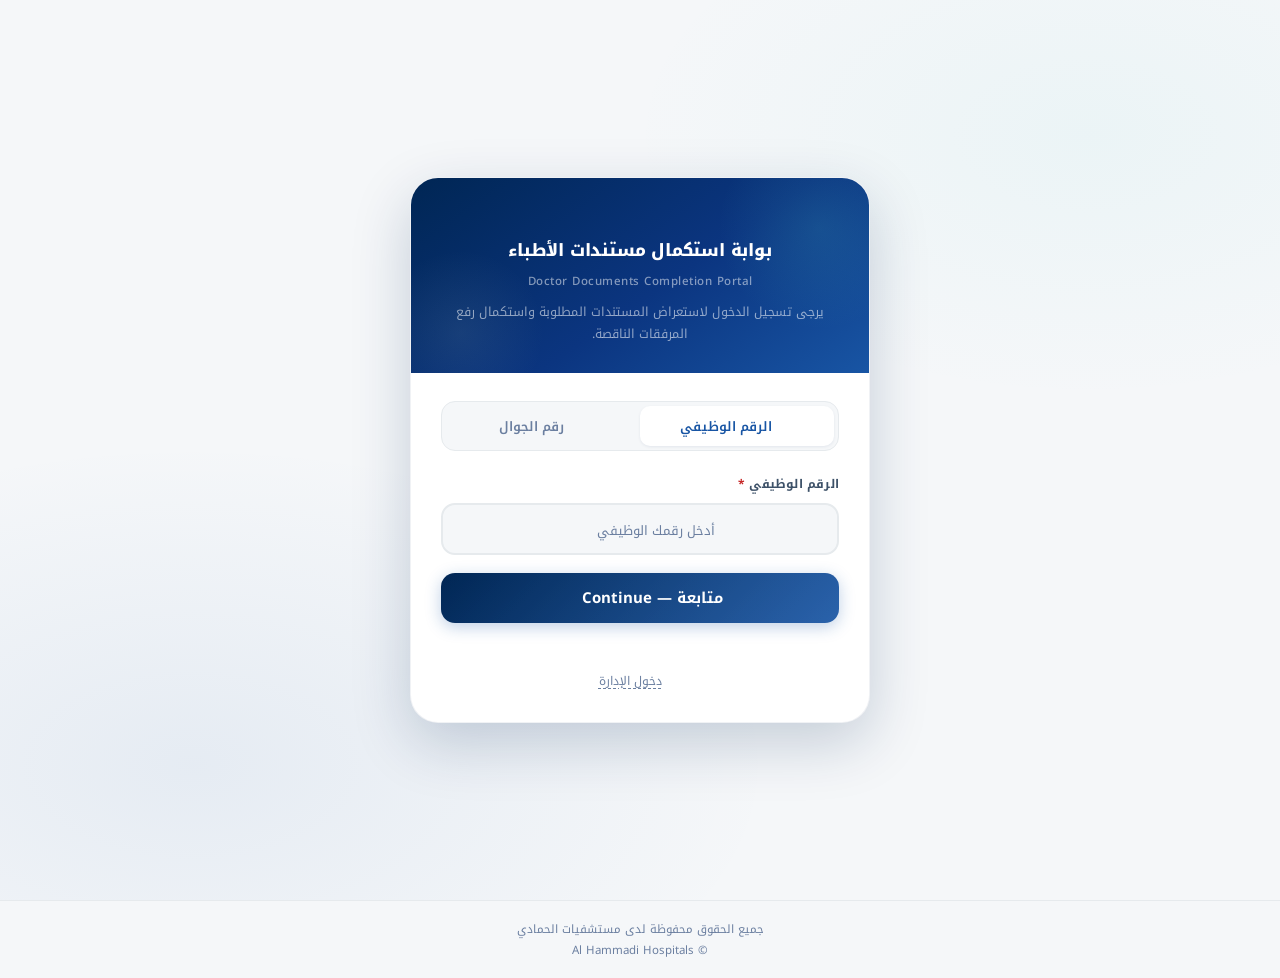
==== index.html @ c8d4cf69 "Add files via upload" ====
<!DOCTYPE html>
<html lang="ar" dir="rtl">
<head>
<meta charset="UTF-8">
<meta name="viewport" content="width=device-width,initial-scale=1.0">
<title>بوابة استكمال مستندات الأطباء — مستشفيات الحمادي</title>
<link href="https://fonts.googleapis.com/css2?family=Noto+Kufi+Arabic:wght@300;400;500;600;700;800;900&display=swap" rel="stylesheet">
<style>
:root{
  --navy:#002654;--blue:#1855A4;--blue2:#3B7DC4;--blue3:#7499C8;
  --teal:#4CC6C6;--teal-l:#BFEDEF;--a3bd:#A3BDBD;
  --gl:#E6EAED;--gxl:#F5F7F9;--white:#FFFFFF;
  --red:#C62828;--red-l:#FFEBEE;--red-m:#EF5350;
  --green:#1B5E20;--grn-l:#E8F5E9;--grn-m:#2E7D32;
  --amb:#E65100;--amb-l:#FFF3E0;--amb-m:#F57C00;
  --text:#0D1B2E;--text2:#3D5168;--mut:#6B7FA0;
  --sh-s:0 1px 3px rgba(0,38,84,.08);
  --sh-m:0 4px 16px rgba(0,38,84,.11);
  --sh-l:0 8px 32px rgba(0,38,84,.15);
  --sh-xl:0 20px 60px rgba(0,38,84,.2);
  --r:8px;--rm:14px;--rl:20px;--rxl:28px;
}
*,*::before,*::after{margin:0;padding:0;box-sizing:border-box}
html{font-size:16px;-webkit-font-smoothing:antialiased;scroll-behavior:smooth}
body{font-family:'Noto Kufi Arabic',sans-serif;background:var(--gxl);color:var(--text);min-height:100vh;direction:rtl}

/* ── SCREENS ── */
.scr{display:none}
.scr.on{display:block;animation:fu .32s cubic-bezier(.16,1,.3,1)}
@keyframes fu{from{opacity:0;transform:translateY(14px)}to{opacity:1;transform:none}}

/* ── ICON HELPER ── */
.ic{display:inline-flex;align-items:center;justify-content:center;flex-shrink:0}
.ic svg{width:100%;height:100%;display:block}

/* ═══════════════════════════════════
   LOGIN
═══════════════════════════════════ */
.lg-bg{
  min-height:100vh;display:flex;flex-direction:column;
  align-items:center;justify-content:center;gap:20px;padding:28px 16px;
  background:
    radial-gradient(ellipse 70% 55% at 15% 85%,rgba(24,85,164,.07) 0%,transparent 65%),
    radial-gradient(ellipse 55% 45% at 85% 15%,rgba(76,198,198,.06) 0%,transparent 65%),
    var(--gxl);
}
.lg-card{
  width:100%;max-width:460px;background:var(--white);
  border-radius:var(--rxl);box-shadow:var(--sh-xl);
  border:1px solid rgba(0,38,84,.06);overflow:hidden;
}
.lg-hero{
  background:linear-gradient(145deg,var(--navy) 0%,#0b3580 55%,var(--blue) 100%);
  padding:36px 32px 28px;text-align:center;position:relative;overflow:hidden;
}
.lg-hero::before{
  content:'';position:absolute;top:-60px;right:-60px;
  width:220px;height:220px;border-radius:50%;
  background:radial-gradient(circle,rgba(76,198,198,.14),transparent 65%);
  pointer-events:none;
}
.lg-hero::after{
  content:'';position:absolute;bottom:-50px;left:-40px;
  width:180px;height:180px;border-radius:50%;
  background:radial-gradient(circle,rgba(163,189,189,.1),transparent 65%);
  pointer-events:none;
}
.lg-logo-wrap{display:flex;justify-content:center;margin-bottom:20px;position:relative;z-index:1}
.lg-logo-wrap svg{max-height:54px;max-width:260px;width:auto}
.lg-title{font-size:17px;font-weight:800;color:#fff;margin-bottom:4px;position:relative;z-index:1;letter-spacing:-.2px}
.lg-sub{font-size:11.5px;font-weight:500;color:rgba(255,255,255,.5);letter-spacing:.5px;margin-bottom:10px;position:relative;z-index:1}
.lg-desc{font-size:12.5px;color:rgba(255,255,255,.55);line-height:1.75;position:relative;z-index:1}

.lg-body{padding:28px 30px}

/* Tabs */
.tabs{
  display:flex;gap:0;margin-bottom:22px;
  background:var(--gxl);border-radius:var(--rm);padding:4px;
  border:1px solid var(--gl);
}
.tab{
  flex:1;height:40px;border:none;background:transparent;
  font-family:'Noto Kufi Arabic',sans-serif;font-size:13px;font-weight:600;
  color:var(--mut);cursor:pointer;border-radius:10px;
  display:flex;align-items:center;justify-content:center;gap:7px;
  transition:background .18s,color .18s,box-shadow .18s;
}
.tab.on{background:var(--white);color:var(--blue);box-shadow:var(--sh-s)}
.tab .tab-ic{width:16px;height:16px;color:currentColor}

/* Field */
.flbl{display:block;font-size:12px;font-weight:700;color:var(--text2);letter-spacing:.2px;margin-bottom:8px}
.fwrap{position:relative}
.finp{
  width:100%;height:52px;background:var(--gxl);
  border:2px solid var(--gl);border-radius:var(--rm);
  font-family:'Noto Kufi Arabic',sans-serif;font-size:17px;font-weight:600;
  color:var(--text);text-align:center;letter-spacing:3px;outline:none;
  padding:0 16px 0 48px;direction:ltr;
  transition:border-color .18s,box-shadow .18s,background .18s;
}
.finp::placeholder{font-size:13px;letter-spacing:0;font-weight:400;color:var(--mut)}
.finp:focus{border-color:var(--blue);background:var(--white);box-shadow:0 0 0 4px rgba(24,85,164,.1)}
.finp:focus.err{border-color:var(--red);box-shadow:0 0 0 4px rgba(198,40,40,.1)}
.fpfx{position:absolute;top:50%;left:14px;transform:translateY(-50%);width:20px;height:20px;color:var(--mut);pointer-events:none}

/* Error */
.ferr{
  background:var(--red-l);border:1px solid rgba(198,40,40,.2);
  border-radius:var(--r);padding:10px 13px;
  display:none;align-items:center;gap:9px;
  font-size:12.5px;font-weight:500;color:var(--red);margin-top:11px;
}
.ferr.on{display:flex;animation:shake .38s ease}
.ferr .ferr-ic{width:16px;height:16px;flex-shrink:0;color:var(--red)}
@keyframes shake{0%,100%{transform:none}25%{transform:translateX(5px)}75%{transform:translateX(-5px)}}

/* Primary Button */
.pbtn{
  margin-top:18px;width:100%;height:50px;
  background:linear-gradient(135deg,var(--navy),var(--blue));
  border:none;border-radius:var(--rm);
  font-family:'Noto Kufi Arabic',sans-serif;font-size:15px;font-weight:700;
  color:#fff;cursor:pointer;
  display:flex;align-items:center;justify-content:center;gap:9px;
  transition:transform .18s,box-shadow .18s,opacity .18s;
  box-shadow:0 4px 16px rgba(24,85,164,.28);
  position:relative;overflow:hidden;
}
.pbtn::before{
  content:'';position:absolute;inset:0;
  background:linear-gradient(135deg,transparent,rgba(255,255,255,.08));
  pointer-events:none;
}
.pbtn:hover{transform:translateY(-2px);box-shadow:0 8px 24px rgba(24,85,164,.38)}
.pbtn:active{transform:none;box-shadow:var(--sh-s)}
.pbtn:disabled{opacity:.6;cursor:not-allowed;transform:none;box-shadow:none}
.pbtn .pbtn-ic{width:16px;height:16px;color:#fff;transition:transform .18s}
.pbtn:hover .pbtn-ic{transform:translateX(-3px)}

/* Admin link */
.lg-foot{padding:14px 30px 24px;text-align:center}
.adm-lnk{
  display:inline-flex;align-items:center;gap:6px;
  background:none;border:none;cursor:pointer;
  font-family:'Noto Kufi Arabic',sans-serif;font-size:12px;
  color:var(--mut);padding:5px 10px;border-radius:6px;
  text-decoration:underline;text-decoration-style:dashed;text-underline-offset:3px;
  transition:color .18s,background .18s;
}
.adm-lnk:hover{color:var(--blue);background:rgba(24,85,164,.05)}
.adm-lnk .adm-ic{width:14px;height:14px}

/* ═══════════════════════════════════
   MODAL
═══════════════════════════════════ */
.mover{
  position:fixed;inset:0;background:rgba(0,20,50,.55);
  display:none;align-items:center;justify-content:center;
  z-index:500;padding:20px;backdrop-filter:blur(5px);
}
.mover.on{display:flex;animation:fi .2s ease}
@keyframes fi{from{opacity:0}to{opacity:1}}
.mcard{
  background:var(--white);border-radius:var(--rxl);
  box-shadow:var(--sh-xl);width:100%;max-width:420px;
  animation:pop .3s cubic-bezier(.34,1.56,.64,1);
}
.mcard.lg{max-width:780px;max-height:88vh;overflow-y:auto}
@keyframes pop{from{opacity:0;transform:scale(.9)}to{opacity:1;transform:none}}
.mhdr{
  padding:18px 22px;border-bottom:1px solid var(--gl);
  display:flex;align-items:center;justify-content:space-between;
}
.mhdr-title{font-size:15px;font-weight:800;color:var(--navy)}
.mclose{
  width:30px;height:30px;border:none;background:var(--gxl);
  border-radius:7px;cursor:pointer;display:flex;align-items:center;
  justify-content:center;transition:.15s;
}
.mclose:hover{background:var(--red-l)}
.mclose svg{width:14px;height:14px;color:var(--mut)}
.mclose:hover svg{color:var(--red)}
.mbody{padding:22px}

/* Lock icon for admin modal */
.adm-lock{
  width:56px;height:56px;border-radius:50%;
  background:linear-gradient(135deg,var(--navy),var(--blue));
  display:flex;align-items:center;justify-content:center;
  margin:0 auto 16px;
}
.adm-lock svg{width:24px;height:24px;color:#fff}

/* ═══════════════════════════════════
   PORTAL HEADER
═══════════════════════════════════ */
.phdr{
  position:sticky;top:0;z-index:100;
  background:var(--navy);
  box-shadow:0 2px 20px rgba(0,0,0,.25);
}
.phdr-line{
  height:3px;
  background:linear-gradient(90deg,var(--teal),var(--blue2),var(--teal));
  background-size:200% 100%;animation:shim 4s ease infinite;
}
@keyframes shim{0%{background-position:200%}100%{background-position:-200%}}
.phdr-inner{
  max-width:860px;margin:0 auto;padding:0 20px;
  height:60px;display:flex;align-items:center;gap:14px;
}
.phdr-logo{display:flex;align-items:center}
.phdr-logo svg{max-height:32px;max-width:150px;filter:brightness(0) invert(1) opacity(.9)}
.phdr-sep{width:1px;height:20px;background:rgba(255,255,255,.15);flex-shrink:0}
.phdr-badge{
  font-size:11px;font-weight:700;padding:3px 11px;border-radius:20px;
  background:rgba(76,198,198,.14);border:1px solid rgba(76,198,198,.28);
  color:var(--teal);letter-spacing:.3px;
}
.phdr-adm-badge{background:rgba(163,189,189,.14);border-color:rgba(163,189,189,.28);color:var(--a3bd)}
.phdr-name{font-size:14px;font-weight:700;color:rgba(255,255,255,.9);flex:1}
.signout{
  display:flex;align-items:center;gap:7px;
  background:rgba(255,255,255,.07);border:1px solid rgba(255,255,255,.14);
  border-radius:8px;padding:6px 13px;cursor:pointer;
  font-family:'Noto Kufi Arabic',sans-serif;font-size:12px;color:rgba(255,255,255,.65);
  transition:.18s;
}
.signout:hover{background:rgba(255,255,255,.14);color:#fff}
.signout svg{width:15px;height:15px;color:currentColor}

/* ═══════════════════════════════════
   PORTAL MAIN
═══════════════════════════════════ */
.pmain{max-width:760px;margin:0 auto;padding:28px 16px 80px}

/* Doctor hero */
.doc-hero{
  background:linear-gradient(140deg,var(--navy) 0%,#0b3580 55%,var(--blue) 100%);
  border-radius:var(--rl);padding:24px 26px 20px;margin-bottom:18px;
  box-shadow:var(--sh-l);position:relative;overflow:hidden;
}
.doc-hero::before{
  content:'';position:absolute;top:-60px;left:-60px;
  width:210px;height:210px;border-radius:50%;
  background:radial-gradient(circle,rgba(76,198,198,.14),transparent 65%);
  pointer-events:none;
}
.doc-hero-row{
  display:flex;align-items:center;gap:14px;flex-wrap:wrap;
  position:relative;z-index:1;margin-bottom:18px;
}
.doc-av{
  width:50px;height:50px;border-radius:13px;flex-shrink:0;
  background:rgba(255,255,255,.09);border:1.5px solid rgba(255,255,255,.16);
  display:flex;align-items:center;justify-content:center;
}
.doc-av svg{width:26px;height:26px;color:rgba(255,255,255,.85)}
.doc-nm{font-size:18px;font-weight:800;color:#fff;letter-spacing:-.2px;line-height:1.2}
.doc-meta{font-size:12px;color:rgba(255,255,255,.5);margin-top:3px}
.doc-stats{display:flex;gap:10px;margin-right:auto}
.stat-pill{
  background:rgba(255,255,255,.08);border:1px solid rgba(255,255,255,.12);
  border-radius:12px;padding:8px 16px;text-align:center;min-width:80px;
}
.stat-pill.done{background:rgba(76,198,198,.14);border-color:rgba(76,198,198,.28)}
.stat-n{display:block;font-size:22px;font-weight:900;color:#fff;line-height:1}
.stat-l{font-size:10px;color:rgba(255,255,255,.48);display:block;margin-top:2px}

/* Progress */
.prog-wrap{position:relative;z-index:1}
.prog-lbl{display:flex;justify-content:space-between;font-size:11px;color:rgba(255,255,255,.48);margin-bottom:6px}
.prog-track{height:7px;background:rgba(255,255,255,.12);border-radius:4px;overflow:hidden}
.prog-fill{
  height:100%;border-radius:4px;
  background:linear-gradient(90deg,var(--teal),var(--blue3));
  transition:width .7s cubic-bezier(.16,1,.3,1);
}

/* Info banner */
.info-ban{
  background:linear-gradient(135deg,#EBF4FE,#DDE9FB);
  border:1px solid rgba(24,85,164,.18);border-radius:var(--rm);
  padding:13px 17px;margin-bottom:20px;
  display:flex;gap:11px;align-items:flex-start;
}
.info-ic{width:18px;height:18px;flex-shrink:0;color:var(--blue2);margin-top:1px}
.info-txt{font-size:12.5px;color:#1A40A0;line-height:1.75}

/* Section heading */
.sec-hd{
  display:flex;align-items:center;gap:9px;margin-bottom:14px;
  font-size:13px;font-weight:800;color:var(--text);
}
.sec-dot{width:4px;height:16px;border-radius:2px;background:linear-gradient(to bottom,var(--red),var(--red-m));flex-shrink:0}

/* ═══════════════════════════════════
   DOC CARDS
═══════════════════════════════════ */
.docs-list{display:flex;flex-direction:column;gap:10px;margin-bottom:24px}

.dc{
  background:var(--white);border-radius:var(--rm);
  border:1.5px solid var(--gl);box-shadow:var(--sh-s);overflow:hidden;
  transition:box-shadow .18s,border-color .18s;
}
.dc:hover{box-shadow:var(--sh-m)}
.dc.done-s{border-color:#86EFAC;background:linear-gradient(to right,#F0FDF4,var(--white))}
.dc.open-s{border-color:var(--blue);box-shadow:0 0 0 3px rgba(24,85,164,.08),var(--sh-m)}

.dc-hdr{
  padding:14px 18px;display:flex;align-items:center;gap:13px;
  cursor:pointer;user-select:none;transition:background .14s;
}
.dc-hdr:hover{background:var(--gxl)}
.dc-ic{
  width:40px;height:40px;border-radius:10px;flex-shrink:0;
  background:linear-gradient(135deg,#FEE2E2,#FEF2F2);
  border:1px solid rgba(239,68,68,.1);
  display:flex;align-items:center;justify-content:center;transition:.28s;
}
.dc-ic svg{width:18px;height:18px;color:#DC2626}
.dc.done-s .dc-ic{background:linear-gradient(135deg,#D1FAE5,#ECFDF5);border-color:rgba(52,211,153,.18)}
.dc.done-s .dc-ic svg{color:#059669}
.dc-info{flex:1;min-width:0}
.dc-nm{font-size:13.5px;font-weight:700;color:var(--text)}
.dc-tp{font-size:11px;color:var(--mut);margin-top:2px}

.dc-bdg{font-size:10px;font-weight:700;padding:3px 10px;border-radius:20px;flex-shrink:0;white-space:nowrap}
.b-miss{background:var(--red-l);color:var(--red)}
.b-file{background:#D1FAE5;color:var(--green)}
.b-note{background:var(--amb-l);color:var(--amb)}

.dc-chev{
  width:28px;height:28px;border-radius:6px;background:var(--gxl);
  display:flex;align-items:center;justify-content:center;flex-shrink:0;
  transition:transform .28s,background .18s;
}
.dc-chev svg{width:14px;height:14px;color:var(--mut)}
.dc.open-s .dc-chev{transform:rotate(180deg);background:var(--gl)}

.dc-body{
  display:none;border-top:1.5px solid var(--gl);
  padding:18px;background:var(--gxl);
  animation:ed .22s cubic-bezier(.16,1,.3,1);
}
.dc.open-s .dc-body{display:block}
@keyframes ed{from{opacity:0;transform:translateY(-5px)}to{opacity:1;transform:none}}

/* Upload zone */
.uz{
  border:2px dashed var(--gl);border-radius:var(--rm);
  background:var(--white);padding:22px;text-align:center;cursor:pointer;
  position:relative;transition:border-color .18s,background .18s;
}
.uz:hover{border-color:var(--blue);background:#F4F8FE}
.uz input{position:absolute;inset:0;opacity:0;cursor:pointer;width:100%;height:100%}
.uz-wrap{pointer-events:none}
.uz-icb{
  width:46px;height:46px;border-radius:12px;
  background:linear-gradient(135deg,#DBEAFE,#EFF6FF);
  display:flex;align-items:center;justify-content:center;margin:0 auto 10px;
}
.uz-icb svg{width:22px;height:22px;color:var(--blue2)}
.uz-t{font-size:13px;font-weight:700;color:var(--text2)}
.uz-h{font-size:11px;color:var(--mut);margin-top:3px}
.uz-types{display:flex;gap:5px;justify-content:center;margin-top:9px;flex-wrap:wrap}
.uz-ty{
  font-size:9.5px;font-weight:700;color:var(--mut);letter-spacing:.3px;
  background:var(--gxl);border:1px solid var(--gl);border-radius:4px;padding:2px 6px;
}

/* File preview */
.fprev{
  display:none;background:var(--white);border:1.5px solid #86EFAC;
  border-radius:var(--rm);padding:11px 15px;align-items:center;gap:11px;
}
.fprev-ic{
  width:36px;height:36px;border-radius:9px;background:#D1FAE5;flex-shrink:0;
  display:flex;align-items:center;justify-content:center;
}
.fprev-ic svg{width:18px;height:18px;color:var(--grn-m)}
.fprev-info{flex:1;min-width:0}
.fprev-nm{font-size:12px;font-weight:700;color:var(--grn-m);overflow:hidden;text-overflow:ellipsis;white-space:nowrap}
.fprev-sz{font-size:10px;color:var(--mut);margin-top:1px}
.fp-rm{
  width:28px;height:28px;border:none;background:var(--gxl);
  border-radius:6px;cursor:pointer;display:flex;align-items:center;
  justify-content:center;flex-shrink:0;transition:.14s;
}
.fp-rm:hover{background:var(--red-l)}
.fp-rm svg{width:14px;height:14px;color:var(--mut)}
.fp-rm:hover svg{color:var(--red)}

.or-div{display:flex;align-items:center;gap:11px;margin:14px 0;color:var(--mut);font-size:11.5px;font-weight:600}
.or-div::before,.or-div::after{content:'';flex:1;height:1px;background:var(--gl)}

.ntlbl{font-size:12px;font-weight:700;color:var(--text2);margin-bottom:6px;display:block}
.ntreq{color:var(--red);font-weight:400;font-size:11px}
.ntta{
  width:100%;min-height:70px;padding:11px 13px;
  background:var(--white);border:1.5px solid var(--gl);
  border-radius:var(--r);font-family:'Noto Kufi Arabic',sans-serif;
  font-size:13px;color:var(--text);resize:vertical;outline:none;
  transition:border-color .18s;line-height:1.65;
}
.ntta:focus{border-color:var(--blue)}
.ntta.eb{border-color:var(--red)!important}

.cfmbtn{
  margin-top:13px;height:40px;padding:0 20px;
  background:linear-gradient(135deg,var(--navy),var(--blue));
  color:#fff;border:none;border-radius:var(--r);
  font-family:'Noto Kufi Arabic',sans-serif;font-size:12.5px;font-weight:700;
  cursor:pointer;display:inline-flex;align-items:center;gap:7px;
  transition:transform .15s,box-shadow .15s;
  box-shadow:0 3px 10px rgba(24,85,164,.22);
}
.cfmbtn:hover{transform:translateY(-1px);box-shadow:0 5px 16px rgba(24,85,164,.32)}
.cfmbtn svg{width:15px;height:15px;color:#fff}

/* Submit panel */
.sub-panel{
  background:var(--white);border:1.5px solid var(--gl);
  border-radius:var(--rl);padding:28px 24px;text-align:center;
  box-shadow:var(--sh-m);position:relative;overflow:hidden;
}
.sub-panel::before{
  content:'';position:absolute;top:0;left:0;right:0;height:3px;
  background:linear-gradient(90deg,var(--green),#4CAF50,var(--green));
}
.sub-panel-ttl{font-size:16px;font-weight:800;color:var(--navy);margin-bottom:6px}
.sub-panel-d{font-size:12.5px;color:var(--mut);line-height:1.7;margin-bottom:22px}
.subbtn{
  height:52px;padding:0 44px;
  background:linear-gradient(135deg,var(--green),#2E7D32);
  color:#fff;border:none;border-radius:var(--rm);
  font-family:'Noto Kufi Arabic',sans-serif;font-size:15px;font-weight:800;
  cursor:pointer;display:inline-flex;align-items:center;gap:10px;
  box-shadow:0 6px 20px rgba(27,94,32,.28);
  transition:transform .18s,box-shadow .18s;
}
.subbtn:hover{transform:translateY(-2px);box-shadow:0 10px 28px rgba(27,94,32,.38)}
.subbtn:disabled{opacity:.55;cursor:not-allowed;transform:none;box-shadow:none}
.subbtn svg{width:18px;height:18px;color:#fff}
.sub-hint{font-size:11px;color:var(--mut);margin-top:10px;line-height:1.55}

/* ═══════════════════════════════════
   SUCCESS
═══════════════════════════════════ */
.suc-bg{
  min-height:100vh;display:flex;align-items:center;justify-content:center;padding:32px 16px;
}
.suc-card{
  background:var(--white);border-radius:var(--rxl);box-shadow:var(--sh-xl);
  padding:44px 36px;text-align:center;max-width:500px;width:100%;
  border-top:4px solid #4CAF50;
  animation:pop .5s cubic-bezier(.34,1.56,.64,1);
}
.suc-logo{display:flex;justify-content:center;margin-bottom:22px}
.suc-logo svg{max-height:44px;max-width:200px;width:auto}
.suc-ring{
  width:80px;height:80px;border-radius:50%;
  background:linear-gradient(135deg,#E8F5E9,#C8E6C9);
  display:flex;align-items:center;justify-content:center;
  margin:0 auto 16px;
  animation:bn .55s .2s cubic-bezier(.34,1.56,.64,1) both;
}
@keyframes bn{from{transform:scale(0)}to{transform:scale(1)}}
.suc-ring svg{width:40px;height:40px}
.check-c{fill:none;stroke:#1B5E20;stroke-width:2.5;stroke-dasharray:226;stroke-dashoffset:226;animation:dc .55s .45s ease forwards}
.check-p{fill:none;stroke:#1B5E20;stroke-width:3;stroke-linecap:round;stroke-linejoin:round;stroke-dasharray:50;stroke-dashoffset:50;animation:dp .38s .95s ease forwards}
@keyframes dc{to{stroke-dashoffset:0}}
@keyframes dp{to{stroke-dashoffset:0}}
.suc-ttl{font-size:21px;font-weight:900;color:var(--navy);margin-bottom:8px}
.suc-sub{font-size:13px;color:var(--mut);line-height:1.8;margin-bottom:20px}
.suc-det{background:var(--gxl);border-radius:var(--rm);padding:16px;text-align:right}
.det-row{display:flex;align-items:center;justify-content:space-between;padding:8px 0;border-bottom:1px solid var(--gl)}
.det-row:last-child{border-bottom:none}
.det-lbl{font-size:12px;color:var(--mut);font-weight:600;display:flex;align-items:center;gap:7px}
.det-lbl svg{width:14px;height:14px;color:var(--mut);flex-shrink:0}
.det-val{font-size:12.5px;font-weight:700;color:var(--navy)}
.det-rev{
  background:rgba(230,161,0,.1);border:1px solid rgba(230,161,0,.22);
  color:#92400E;padding:3px 11px;border-radius:20px;font-size:10.5px;font-weight:700;
}

/* ═══════════════════════════════════
   ADMIN
═══════════════════════════════════ */
.amain{max-width:1080px;margin:0 auto;padding:24px 16px 60px}
.kpi-g{display:grid;grid-template-columns:repeat(3,1fr);gap:12px;margin-bottom:20px}
@media(min-width:680px){.kpi-g{grid-template-columns:repeat(6,1fr)}}
.kpi{
  background:var(--white);border-radius:var(--rm);padding:16px 14px;text-align:center;
  box-shadow:var(--sh-s);border-top:3px solid var(--gl);
}
.kpi.c-g{border-top-color:#4CAF50}
.kpi.c-a{border-top-color:var(--amb-m)}
.kpi.c-r{border-top-color:var(--red)}
.kpi.c-b{border-top-color:var(--blue)}
.kpi.c-t{border-top-color:var(--teal)}
.kpi-ic{width:22px;height:22px;margin:0 auto 7px}
.kpi-ic svg{width:100%;height:100%;color:var(--mut)}
.kpi-n{font-size:26px;font-weight:900;color:var(--navy);display:block;line-height:1}
.kpi-l{font-size:10.5px;color:var(--mut);display:block;margin-top:4px}

.avg-bar{background:var(--white);border-radius:var(--rm);padding:15px 20px;margin-bottom:18px;box-shadow:var(--sh-s)}
.avg-lbl{display:flex;justify-content:space-between;font-size:12px;color:var(--text2);font-weight:700;margin-bottom:8px}

.actrl{display:flex;gap:12px;margin-bottom:16px;flex-wrap:wrap;align-items:center}
.asrch-wrap{flex:1;min-width:180px;position:relative}
.asrch-ic{position:absolute;right:12px;top:50%;transform:translateY(-50%);width:16px;height:16px;color:var(--mut);pointer-events:none}
.asrch{
  width:100%;height:40px;padding:0 12px 0 36px;
  background:var(--white);border:1.5px solid var(--gl);
  border-radius:var(--r);font-family:'Noto Kufi Arabic',sans-serif;
  font-size:13px;outline:none;transition:.18s;direction:rtl;
}
.asrch:focus{border-color:var(--blue)}
.expbtn{
  height:40px;padding:0 18px;background:var(--blue);color:#fff;border:none;
  border-radius:var(--r);cursor:pointer;font-family:'Noto Kufi Arabic',sans-serif;
  font-size:13px;font-weight:700;display:flex;align-items:center;gap:7px;transition:.15s;
}
.expbtn:hover{background:var(--blue2)}
.expbtn svg{width:16px;height:16px;color:#fff}

.atbl-wrap{overflow-x:auto;border-radius:var(--rm);box-shadow:var(--sh-s)}
.atbl{width:100%;border-collapse:collapse;background:var(--white);font-size:12px}
.atbl thead th{
  background:var(--navy);color:#fff;padding:11px 10px;
  text-align:center;font-weight:700;white-space:nowrap;font-size:11px;
}
.atbl tbody tr{border-bottom:1px solid var(--gl);cursor:pointer;transition:background .14s}
.atbl tbody tr:hover{background:var(--gxl)}
.atbl tbody td{padding:10px;text-align:center;vertical-align:middle}
.sbdg{display:inline-block;padding:3px 10px;border-radius:20px;font-size:10px;font-weight:700;white-space:nowrap}
.sc{background:#D1FAE5;color:var(--green)}
.sp{background:var(--amb-l);color:var(--amb)}
.sn{background:var(--red-l);color:var(--red)}

/* Detail modal */
.dm-grid{display:grid;grid-template-columns:1fr 1fr;gap:8px;margin-bottom:18px;font-size:12px}
.dm-doc{display:flex;align-items:flex-start;gap:11px;padding:11px 0;border-bottom:1px solid var(--gl)}
.dm-doc:last-child{border-bottom:none}
.dm-d-ic{width:32px;height:32px;border-radius:8px;flex-shrink:0;
  display:flex;align-items:center;justify-content:center;}
.dm-d-ic.miss{background:var(--red-l)} .dm-d-ic.miss svg{color:var(--red)}
.dm-d-ic.file{background:var(--grn-l)} .dm-d-ic.file svg{color:var(--grn-m)}
.dm-d-ic.note{background:var(--amb-l)} .dm-d-ic.note svg{color:var(--amb)}
.dm-d-ic svg{width:16px;height:16px}
.dm-d-nm{font-size:13px;font-weight:700;color:var(--navy);margin-bottom:3px}
.dm-d-st{font-size:11px}
.dm-d-nt{font-size:11px;color:var(--mut);background:var(--gxl);border-radius:5px;padding:4px 8px;margin-top:4px;line-height:1.6}
.dm-lnk{color:var(--blue);font-size:11px;text-decoration:none;display:inline-flex;align-items:center;gap:5px}
.dm-lnk svg{width:12px;height:12px}

/* ── SPINNER ── */
.spin{
  display:inline-block;width:16px;height:16px;
  border:2px solid rgba(255,255,255,.3);border-top-color:#fff;
  border-radius:50%;animation:rot .65s linear infinite;
}
@keyframes rot{to{transform:rotate(360deg)}}

/* ── TOAST ── */
.toast{
  position:fixed;bottom:28px;left:50%;
  transform:translateX(-50%) translateY(80px);
  background:var(--navy);color:#fff;
  padding:11px 20px;border-radius:30px;
  font-size:12.5px;font-weight:600;
  box-shadow:0 8px 28px rgba(0,0,0,.2);
  z-index:999;white-space:nowrap;
  display:flex;align-items:center;gap:8px;
  transition:transform .38s cubic-bezier(.34,1.56,.64,1),opacity .28s;opacity:0;
}
.toast svg{width:15px;height:15px;color:currentColor;flex-shrink:0}
.toast.on{transform:translateX(-50%) translateY(0);opacity:1}
.toast.ts{background:var(--green)}
.toast.te{background:var(--red)}
.toast.tw{background:var(--amb)}

/* ── FOOTER ── */
.ftr{text-align:center;padding:18px;font-size:11.5px;color:var(--mut);line-height:1.8;border-top:1px solid var(--gl)}

/* Responsive */
@media(max-width:500px){
  .lg-hero{padding:24px 18px 20px}
  .lg-body{padding:20px 18px}
  .lg-foot{padding:12px 18px 22px}
  .doc-hero{padding:18px}
  .doc-hero-row{flex-wrap:wrap}
  .doc-stats{width:100%;justify-content:flex-start}
  .pmain{padding:18px 12px 60px}
  .kpi-g{grid-template-columns:repeat(2,1fr)}
  .suc-card{padding:30px 18px}
}
</style>
</head>
<body>

<!-- ══════════ LOGIN ══════════ -->
<div id="s-login" class="scr on">
  <div class="lg-bg">
    <div class="lg-card">
      <div class="lg-hero">
        <div class="lg-logo-wrap" id="ll"></div>
        <div class="lg-title">بوابة استكمال مستندات الأطباء</div>
        <div class="lg-sub">Doctor Documents Completion Portal</div>
        <div class="lg-desc">يرجى تسجيل الدخول لاستعراض المستندات المطلوبة واستكمال رفع المرفقات الناقصة.</div>
      </div>
      <div class="lg-body">
        <div class="tabs">
          <button class="tab on" onclick="swTab('id')" id="t-id">
            <span class="tab-ic ic" id="t-id-ic"></span> الرقم الوظيفي
          </button>
          <button class="tab" onclick="swTab('mob')" id="t-mob">
            <span class="tab-ic ic" id="t-mob-ic"></span> رقم الجوال
          </button>
        </div>
        <div id="i-id">
          <label class="flbl">الرقم الوظيفي <span style="color:var(--red)">*</span></label>
          <div class="fwrap">
            <span class="fpfx ic" id="fp-id-ic"></span>
            <input class="finp" id="inp-id" type="text" inputmode="numeric" placeholder="أدخل رقمك الوظيفي" maxlength="10" autocomplete="off">
          </div>
        </div>
        <div id="i-mob" style="display:none">
          <label class="flbl">رقم الجوال <span style="color:var(--red)">*</span></label>
          <div class="fwrap">
            <span class="fpfx ic" id="fp-mob-ic"></span>
            <input class="finp" id="inp-mob" type="text" inputmode="numeric" placeholder="05XXXXXXXX" maxlength="10" autocomplete="off">
          </div>
        </div>
        <div class="ferr" id="lg-err">
          <span class="ic ferr-ic" id="lg-err-ic"></span>
          <span id="lg-err-msg">لم يتم العثور على بياناتك. تحقق من الرقم وحاول مجدداً.</span>
        </div>
        <button class="pbtn" id="lg-btn" onclick="doLogin()">
          <span id="lg-bt">متابعة — Continue</span>
          <span class="pbtn-ic ic" id="lg-btn-ic"></span>
          <span class="spin" id="lg-sp" style="display:none"></span>
        </button>
      </div>
      <div class="lg-foot">
        <button class="adm-lnk" onclick="openAdm()">
          <span class="ic adm-ic" id="adm-lnk-ic"></span>
          دخول الإدارة
        </button>
      </div>
    </div>
  </div>
  <div class="ftr">
    <div>جميع الحقوق محفوظة لدى مستشفيات الحمادي</div>
    <div>© Al Hammadi Hospitals</div>
  </div>
</div>

<!-- ══════════ ADMIN MODAL ══════════ -->
<div class="mover" id="adm-modal" onclick="closeAdm(event)">
  <div class="mcard">
    <div class="mhdr">
      <span class="mhdr-title">دخول الإدارة</span>
      <button class="mclose" onclick="closeAdm()"><span class="ic" id="mc-ic"></span></button>
    </div>
    <div class="mbody">
      <div class="adm-lock"><span class="ic" id="adm-lock-ic"></span></div>
      <label class="flbl">كود الإدارة <span style="color:var(--red)">*</span></label>
      <div class="fwrap">
        <span class="fpfx ic" id="fp-adm-ic"></span>
        <input class="finp" id="adm-inp" type="password" placeholder="أدخل كود الإدارة" autocomplete="off">
      </div>
      <div class="ferr" id="adm-err" style="margin-top:10px">
        <span class="ic ferr-ic" id="adm-err-ic"></span>
        <span>كود الإدارة غير صحيح.</span>
      </div>
      <button class="pbtn" id="adm-btn" onclick="doAdmLogin()" style="margin-top:15px">
        <span id="adm-bt">دخول</span>
        <span class="spin" id="adm-sp" style="display:none"></span>
      </button>
    </div>
  </div>
</div>

<!-- ══════════ PORTAL ══════════ -->
<div id="s-portal" class="scr">
  <header class="phdr">
    <div class="phdr-line"></div>
    <div class="phdr-inner">
      <div class="phdr-logo" id="pl"></div>
      <div class="phdr-sep"></div>
      <span class="phdr-badge">بوابة المستندات</span>
      <span class="phdr-name" id="ph-nm"></span>
      <button class="signout" onclick="doLogout()">
        <span class="ic" id="so-ic"></span> خروج
      </button>
    </div>
  </header>
  <main class="pmain">
    <div class="doc-hero">
      <div class="doc-hero-row">
        <div class="doc-av"><span class="ic" id="doc-av-ic"></span></div>
        <div>
          <div class="doc-nm" id="doc-nm"></div>
          <div class="doc-meta" id="doc-mt"></div>
        </div>
        <div class="doc-stats">
          <div class="stat-pill"><span class="stat-n" id="st-tot"></span><span class="stat-l">مستند ناقص</span></div>
          <div class="stat-pill done"><span class="stat-n" id="st-dn">0</span><span class="stat-l">تم التعامل معه</span></div>
        </div>
      </div>
      <div class="prog-wrap">
        <div class="prog-lbl"><span>التقدم</span><span id="prog-pct">0%</span></div>
        <div class="prog-track"><div class="prog-fill" id="prog-fill" style="width:0%"></div></div>
      </div>
    </div>
    <div class="info-ban">
      <span class="ic info-ic" id="info-ic"></span>
      <div class="info-txt">لكل مستند ناقص يمكنك <strong>رفع الملف</strong> مباشرةً، أو إذا كان المستند غير متوفر حالياً اكتب <strong>ملاحظة إجبارية</strong> توضح السبب. لن يُقبل الإرسال إلا بعد التعامل مع جميع المستندات.</div>
    </div>
    <div class="sec-hd"><div class="sec-dot"></div>المستندات المطلوبة</div>
    <div id="docs-list" class="docs-list"></div>
    <div class="sub-panel" id="sub-panel">
      <div class="sub-panel-ttl">إرسال المستندات للمراجعة</div>
      <div class="sub-panel-d">بعد رفع الملفات أو كتابة الأسباب، اضغط الزر أدناه ليصلنا ملفك.</div>
      <button class="subbtn" id="sub-btn" onclick="doSubmit()">
        <span class="ic" id="sub-ic"></span>
        <span id="sub-bt">إرسال للمراجعة</span>
        <span class="spin" id="sub-sp" style="display:none"></span>
      </button>
      <div class="sub-hint">بعد الإرسال لن تتمكن من التعديل. تأكد من اكتمال جميع المستندات.</div>
    </div>
  </main>
  <div class="ftr"><div>جميع الحقوق محفوظة لدى مستشفيات الحمادي</div><div>© Al Hammadi Hospitals</div></div>
</div>

<!-- ══════════ SUCCESS ══════════ -->
<div id="s-success" class="scr">
  <div class="suc-bg">
    <div class="suc-card">
      <div class="suc-logo" id="sl"></div>
      <div class="suc-ring">
        <svg viewBox="0 0 80 80"><circle class="check-c" cx="40" cy="40" r="36"/><path class="check-p" d="M24 40l10 10 20-20"/></svg>
      </div>
      <div class="suc-ttl">تم استلام مستنداتكم بنجاح</div>
      <div class="suc-sub" id="suc-sub"></div>
      <div class="suc-det">
        <div class="det-row">
          <span class="det-lbl"><span class="ic" id="det-id-ic"></span>رقم الطلب</span>
          <span class="det-val" id="suc-id"></span>
        </div>
        <div class="det-row">
          <span class="det-lbl"><span class="ic" id="det-dt-ic"></span>تاريخ الإرسال</span>
          <span class="det-val" id="suc-dt"></span>
        </div>
        <div class="det-row">
          <span class="det-lbl"><span class="ic" id="det-fl-ic"></span>ملفات مرفوعة</span>
          <span class="det-val" id="suc-fl"></span>
        </div>
        <div class="det-row">
          <span class="det-lbl"><span class="ic" id="det-nt-ic"></span>ملاحظات مقدّمة</span>
          <span class="det-val" id="suc-nt"></span>
        </div>
        <div class="det-row">
          <span class="det-lbl"><span class="ic" id="det-st-ic"></span>الحالة</span>
          <span class="det-rev">قيد المراجعة</span>
        </div>
      </div>
    </div>
  </div>
  <div class="ftr"><div>جميع الحقوق محفوظة لدى مستشفيات الحمادي</div><div>© Al Hammadi Hospitals</div></div>
</div>

<!-- ══════════ ADMIN ══════════ -->
<div id="s-admin" class="scr">
  <header class="phdr">
    <div class="phdr-line"></div>
    <div class="phdr-inner">
      <div class="phdr-logo" id="al"></div>
      <div class="phdr-sep"></div>
      <span class="phdr-badge phdr-adm-badge">لوحة الإدارة</span>
      <span style="flex:1"></span>
      <button class="signout" onclick="doLogout()">
        <span class="ic" id="aso-ic"></span> خروج
      </button>
    </div>
  </header>
  <main class="amain">
    <div class="kpi-g">
      <div class="kpi"><div class="kpi-ic ic" id="ki-tot"></div><span class="kpi-n" id="ki-tot-n">—</span><span class="kpi-l">الأطباء</span></div>
      <div class="kpi c-g"><div class="kpi-ic ic" id="ki-com"></div><span class="kpi-n" id="ki-com-n">—</span><span class="kpi-l">مكتملون</span></div>
      <div class="kpi c-a"><div class="kpi-ic ic" id="ki-par"></div><span class="kpi-n" id="ki-par-n">—</span><span class="kpi-l">جزئي</span></div>
      <div class="kpi c-r"><div class="kpi-ic ic" id="ki-ns"></div><span class="kpi-n" id="ki-ns-n">—</span><span class="kpi-l">لم يبدأوا</span></div>
      <div class="kpi c-b"><div class="kpi-ic ic" id="ki-fi"></div><span class="kpi-n" id="ki-fi-n">—</span><span class="kpi-l">ملفات مرفوعة</span></div>
      <div class="kpi c-t"><div class="kpi-ic ic" id="ki-nt"></div><span class="kpi-n" id="ki-nt-n">—</span><span class="kpi-l">ملاحظات</span></div>
    </div>
    <div class="avg-bar">
      <div class="avg-lbl"><span>متوسط نسبة الاكتمال</span><span id="avg-pct">0%</span></div>
      <div class="prog-track"><div class="prog-fill" id="avg-fill" style="width:0%"></div></div>
    </div>
    <div class="actrl">
      <div class="asrch-wrap">
        <span class="asrch-ic ic" id="sr-ic"></span>
        <input class="asrch" id="asrch" placeholder="بحث باسم أو رقم الطبيب...">
      </div>
      <button class="expbtn" onclick="exportCSV()">
        <span class="ic" id="exp-ic"></span> تصدير CSV
      </button>
    </div>
    <div class="atbl-wrap">
      <table class="atbl">
        <thead><tr>
          <th>الرقم الوظيفي</th><th>اسم الطبيب</th><th>الجوال</th>
          <th>القسم</th><th>التخصص</th><th>المطلوب</th>
          <th>المرفوع</th><th>الملاحظات</th><th>الاكتمال</th>
          <th>الحالة</th><th>آخر تحديث</th>
        </tr></thead>
        <tbody id="atbody"></tbody>
      </table>
    </div>
  </main>
  <div class="ftr"><div>جميع الحقوق محفوظة لدى مستشفيات الحمادي</div><div>© Al Hammadi Hospitals</div></div>
</div>

<!-- Detail Modal -->
<div class="mover" id="det-modal" onclick="closeDet(event)">
  <div class="mcard lg">
    <div class="mhdr">
      <span class="mhdr-title" id="det-ttl">تفاصيل الطبيب</span>
      <button class="mclose" onclick="closeDet()"><span class="ic" id="det-mc-ic"></span></button>
    </div>
    <div class="mbody" id="det-body"></div>
  </div>
</div>

<!-- Toast -->
<div class="toast" id="toast"></div>

<script>
const GAS_URL = 'YOUR_APPS_SCRIPT_URL_HERE';

// ── ICONS ─────────────────────────────────────────────────────────────────
const IC = {"id": `<svg viewBox="0 0 24 24" fill="none" stroke="currentColor" stroke-width="1.8" stroke-linecap="round" stroke-linejoin="round"><rect x="3" y="4" width="18" height="16" rx="2"/><path d="M7 8h5M7 12h3M7 16h7"/><circle cx="17" cy="10" r="2"/><path d="M14 15s1-1 3-1 3 1 3 1"/></svg>`,"phone": `<svg viewBox="0 0 24 24" fill="none" stroke="currentColor" stroke-width="1.8" stroke-linecap="round" stroke-linejoin="round"><path d="M22 16.92v3a2 2 0 0 1-2.18 2 19.79 19.79 0 0 1-8.63-3.07 19.5 19.5 0 0 1-6-6A19.79 19.79 0 0 1 2.12 4.18 2 2 0 0 1 4.11 2h3a2 2 0 0 1 2 1.72c.127.96.361 1.903.7 2.81a2 2 0 0 1-.45 2.11L8.09 9.91a16 16 0 0 0 6 6l1.27-1.27a2 2 0 0 1 2.11-.45c.907.339 1.85.573 2.81.7A2 2 0 0 1 22 16.92z"/></svg>`,"chevron-down": `<svg viewBox="0 0 24 24" fill="none" stroke="currentColor" stroke-width="2" stroke-linecap="round" stroke-linejoin="round"><path d="M6 9l6 6 6-6"/></svg>`,"upload": `<svg viewBox="0 0 24 24" fill="none" stroke="currentColor" stroke-width="1.8" stroke-linecap="round" stroke-linejoin="round"><path d="M21 15v4a2 2 0 0 1-2 2H5a2 2 0 0 1-2-2v-4"/><polyline points="17 8 12 3 7 8"/><line x1="12" y1="3" x2="12" y2="15"/></svg>`,"file": `<svg viewBox="0 0 24 24" fill="none" stroke="currentColor" stroke-width="1.8" stroke-linecap="round" stroke-linejoin="round"><path d="M14 2H6a2 2 0 0 0-2 2v16a2 2 0 0 0 2 2h12a2 2 0 0 0 2-2V8z"/><polyline points="14 2 14 8 20 8"/></svg>`,"x": `<svg viewBox="0 0 24 24" fill="none" stroke="currentColor" stroke-width="2" stroke-linecap="round" stroke-linejoin="round"><line x1="18" y1="6" x2="6" y2="18"/><line x1="6" y1="6" x2="18" y2="18"/></svg>`,"check": `<svg viewBox="0 0 24 24" fill="none" stroke="currentColor" stroke-width="2.5" stroke-linecap="round" stroke-linejoin="round"><polyline points="20 6 9 17 4 12"/></svg>`,"check-circle": `<svg viewBox="0 0 24 24" fill="none" stroke="currentColor" stroke-width="1.8" stroke-linecap="round" stroke-linejoin="round"><path d="M22 11.08V12a10 10 0 1 1-5.93-9.14"/><polyline points="22 4 12 14.01 9 11.01"/></svg>`,"alert": `<svg viewBox="0 0 24 24" fill="none" stroke="currentColor" stroke-width="1.8" stroke-linecap="round" stroke-linejoin="round"><path d="M10.29 3.86L1.82 18a2 2 0 0 0 1.71 3h16.94a2 2 0 0 0 1.71-3L13.71 3.86a2 2 0 0 0-3.42 0z"/><line x1="12" y1="9" x2="12" y2="13"/><line x1="12" y1="17" x2="12.01" y2="17"/></svg>`,"logout": `<svg viewBox="0 0 24 24" fill="none" stroke="currentColor" stroke-width="1.8" stroke-linecap="round" stroke-linejoin="round"><path d="M9 21H5a2 2 0 0 1-2-2V5a2 2 0 0 1 2-2h4"/><polyline points="16 17 21 12 16 7"/><line x1="21" y1="12" x2="9" y2="12"/></svg>`,"lock": `<svg viewBox="0 0 24 24" fill="none" stroke="currentColor" stroke-width="1.8" stroke-linecap="round" stroke-linejoin="round"><rect x="3" y="11" width="18" height="11" rx="2" ry="2"/><path d="M7 11V7a5 5 0 0 1 10 0v4"/></svg>`,"search": `<svg viewBox="0 0 24 24" fill="none" stroke="currentColor" stroke-width="1.8" stroke-linecap="round" stroke-linejoin="round"><circle cx="11" cy="11" r="8"/><line x1="21" y1="21" x2="16.65" y2="16.65"/></svg>`,"download": `<svg viewBox="0 0 24 24" fill="none" stroke="currentColor" stroke-width="1.8" stroke-linecap="round" stroke-linejoin="round"><path d="M21 15v4a2 2 0 0 1-2 2H5a2 2 0 0 1-2-2v-4"/><polyline points="7 10 12 15 17 10"/><line x1="12" y1="15" x2="12" y2="3"/></svg>`,"users": `<svg viewBox="0 0 24 24" fill="none" stroke="currentColor" stroke-width="1.8" stroke-linecap="round" stroke-linejoin="round"><path d="M17 21v-2a4 4 0 0 0-4-4H5a4 4 0 0 0-4 4v2"/><circle cx="9" cy="7" r="4"/><path d="M23 21v-2a4 4 0 0 0-3-3.87"/><path d="M16 3.13a4 4 0 0 1 0 7.75"/></svg>`,"clipboard": `<svg viewBox="0 0 24 24" fill="none" stroke="currentColor" stroke-width="1.8" stroke-linecap="round" stroke-linejoin="round"><path d="M16 4h2a2 2 0 0 1 2 2v14a2 2 0 0 1-2 2H6a2 2 0 0 1-2-2V6a2 2 0 0 1 2-2h2"/><rect x="8" y="2" width="8" height="4" rx="1" ry="1"/></svg>`,"degree": `<svg viewBox="0 0 24 24" fill="none" stroke="currentColor" stroke-width="1.8" stroke-linecap="round" stroke-linejoin="round"><path d="M22 10v6M2 10l10-5 10 5-10 5z"/><path d="M6 12v5c3 3 9 3 12 0v-5"/></svg>`,"home": `<svg viewBox="0 0 24 24" fill="none" stroke="currentColor" stroke-width="1.8" stroke-linecap="round" stroke-linejoin="round"><path d="M3 9l9-7 9 7v11a2 2 0 0 1-2 2H5a2 2 0 0 1-2-2z"/><polyline points="9 22 9 12 15 12 15 22"/></svg>`,"shield": `<svg viewBox="0 0 24 24" fill="none" stroke="currentColor" stroke-width="1.8" stroke-linecap="round" stroke-linejoin="round"><path d="M12 22s8-4 8-10V5l-8-3-8 3v7c0 6 8 10 8 10z"/></svg>`,"license": `<svg viewBox="0 0 24 24" fill="none" stroke="currentColor" stroke-width="1.8" stroke-linecap="round" stroke-linejoin="round"><path d="M14 2H6a2 2 0 0 0-2 2v16a2 2 0 0 0 2 2h12a2 2 0 0 0 2-2V8z"/><polyline points="14 2 14 8 20 8"/><line x1="16" y1="13" x2="8" y2="13"/><line x1="16" y1="17" x2="8" y2="17"/><polyline points="10 9 9 9 8 9"/></svg>`,"card": `<svg viewBox="0 0 24 24" fill="none" stroke="currentColor" stroke-width="1.8" stroke-linecap="round" stroke-linejoin="round"><rect x="2" y="5" width="20" height="14" rx="2"/><line x1="2" y1="10" x2="22" y2="10"/></svg>`,"bank": `<svg viewBox="0 0 24 24" fill="none" stroke="currentColor" stroke-width="1.8" stroke-linecap="round" stroke-linejoin="round"><line x1="3" y1="22" x2="21" y2="22"/><line x1="6" y1="18" x2="6" y2="11"/><line x1="10" y1="18" x2="10" y2="11"/><line x1="14" y1="18" x2="14" y2="11"/><line x1="18" y1="18" x2="18" y2="11"/><polygon points="12 2 20 7 4 7"/></svg>`,"cv": `<svg viewBox="0 0 24 24" fill="none" stroke="currentColor" stroke-width="1.8" stroke-linecap="round" stroke-linejoin="round"><path d="M20 7H4a2 2 0 0 0-2 2v9a2 2 0 0 0 2 2h16a2 2 0 0 0 2-2V9a2 2 0 0 0-2-2z"/><path d="M16 21V5a2 2 0 0 0-2-2h-4a2 2 0 0 0-2 2v16"/></svg>`,"photo": `<svg viewBox="0 0 24 24" fill="none" stroke="currentColor" stroke-width="1.8" stroke-linecap="round" stroke-linejoin="round"><path d="M23 19a2 2 0 0 1-2 2H3a2 2 0 0 1-2-2V8a2 2 0 0 1 2-2h4l2-3h6l2 3h4a2 2 0 0 1 2 2z"/><circle cx="12" cy="13" r="4"/></svg>`,"star": `<svg viewBox="0 0 24 24" fill="none" stroke="currentColor" stroke-width="1.8" stroke-linecap="round" stroke-linejoin="round"><polygon points="12 2 15.09 8.26 22 9.27 17 14.14 18.18 21.02 12 17.77 5.82 21.02 7 14.14 2 9.27 8.91 8.26 12 2"/></svg>`,"link": `<svg viewBox="0 0 24 24" fill="none" stroke="currentColor" stroke-width="1.8" stroke-linecap="round" stroke-linejoin="round"><path d="M10 13a5 5 0 0 0 7.54.54l3-3a5 5 0 0 0-7.07-7.07l-1.72 1.71"/><path d="M14 11a5 5 0 0 0-7.54-.54l-3 3a5 5 0 0 0 7.07 7.07l1.71-1.71"/></svg>`,"info": `<svg viewBox="0 0 24 24" fill="none" stroke="currentColor" stroke-width="1.8" stroke-linecap="round" stroke-linejoin="round"><circle cx="12" cy="12" r="10"/><line x1="12" y1="16" x2="12" y2="12"/><line x1="12" y1="8" x2="12.01" y2="8"/></svg>`,"note": `<svg viewBox="0 0 24 24" fill="none" stroke="currentColor" stroke-width="1.8" stroke-linecap="round" stroke-linejoin="round"><path d="M14 2H6a2 2 0 0 0-2 2v16a2 2 0 0 0 2 2h12a2 2 0 0 0 2-2V8z"/><polyline points="14 2 14 8 20 8"/><line x1="16" y1="13" x2="8" y2="13"/><line x1="13" y1="17" x2="8" y2="17"/><line x1="10" y1="9" x2="8" y2="9"/></svg>`,"send": `<svg viewBox="0 0 24 24" fill="none" stroke="currentColor" stroke-width="1.8" stroke-linecap="round" stroke-linejoin="round"><line x1="22" y1="2" x2="11" y2="13"/><polygon points="22 2 15 22 11 13 2 9 22 2"/></svg>`,"dashboard": `<svg viewBox="0 0 24 24" fill="none" stroke="currentColor" stroke-width="1.8" stroke-linecap="round" stroke-linejoin="round"><rect x="3" y="3" width="7" height="7"/><rect x="14" y="3" width="7" height="7"/><rect x="14" y="14" width="7" height="7"/><rect x="3" y="14" width="7" height="7"/></svg>`,"external": `<svg viewBox="0 0 24 24" fill="none" stroke="currentColor" stroke-width="1.8" stroke-linecap="round" stroke-linejoin="round"><path d="M18 13v6a2 2 0 0 1-2 2H5a2 2 0 0 1-2-2V8a2 2 0 0 1 2-2h6"/><polyline points="15 3 21 3 21 9"/><line x1="10" y1="14" x2="21" y2="3"/></svg>`,"menu": `<svg viewBox="0 0 24 24" fill="none" stroke="currentColor" stroke-width="1.8" stroke-linecap="round" stroke-linejoin="round"><line x1="3" y1="6" x2="21" y2="6"/><line x1="3" y1="12" x2="21" y2="12"/><line x1="3" y1="18" x2="21" y2="18"/></svg>`};
function ic(name, size=20) { return svgOnly(name, size); }
function setIc(id, name, size=20) {
  const el = document.getElementById(id);
  if(el) el.innerHTML = svgOnly(name, size);
}
function svgOnly(name, size=20) {
  const raw = IC[name] || '';
  const m = raw.match(/<svg[^>]*>([ -￿]*?)<\/svg>/);
  const inner = m ? m[1] : raw;
  return '<svg width="'+size+'" height="'+size+'" viewBox="0 0 24 24" fill="none" stroke="currentColor" stroke-width="1.8" stroke-linecap="round" stroke-linejoin="round">'+inner+'</svg>';
}

// ── LOGO ──────────────────────────────────────────────────────────────────
const LOGO_SVG = `<svg id="Layer_2" data-name="Layer 2" xmlns="http://www.w3.org/2000/svg" xmlns:xlink="http://www.w3.org/1999/xlink" viewBox="0 0 1400.07 286.56">
  <defs>
    <style>
      .hh-cls-1 {
        fill: #1855a4;
      }

      .hh-cls-2 {
        fill: #7499c8;
      }
    </style>
    <symbol id="HH_P_H_Logo_hospitals_" data-name="HH_P_H_Logo(hospitals)
" viewBox="0 0 1414.21 289.45">
      <g>
        <use width="163.93" height="145.71" transform="translate(1088.5815) scale(1.9864)" xlink:href="#HH_P_ICON"/>
        <g>
          <rect class="hh-cls-1" x="397.41" y="40.42" width="12.85" height="73.55"/>
          <path class="hh-cls-1" d="M218.81,113.91c5.9,0,11.11-2.14,15.19-6.07,4.82,4.68,12.19,7.4,20.41,7.4,7.46,0,14.16-3.45,18.71-8.9,1.99,2.67,6.99,7.68,16.49,7.68l90.18-.04V40.42h-12.85v60.8h-18.09c-6.15-6.06-9.17-20.41-13.22-26.73-12.36-19.28-36.12-11.83-39.17-10.02l3.18,11.08c3.27-1.54,14.88-3.77,22.37,2.64,5.11,4.07,8.14,17.95,11.92,23.03,0,0-42.72,0-42.72,0-9.5,0-11.99-7.79-11.99-11.83,0-14.26-11.13-25.86-24.81-25.86-20.31,0-23.77,18.36-25.24,26.21-.31,1.65-2.08,11.19-9.99,11.42l-37.86.06v-60.8h-12.85v73.55l50.35-.06ZM254.4,76.49c6.53,0,11.85,5.78,11.85,12.9s-5.32,13.1-11.85,13.1c-9.08,0-13.35-5.79-13.45-6.4,0-2.63,1.72-19.6,13.45-19.6Z"/>
          <path class="hh-cls-1" d="M155.92,101.18h-.03c-.56-19.97-14.41-35.44-32.01-35.44h-13.1v12.79h6.81c15.88,0,23.52,7.02,24.43,22.65h-38.17v12.79h52.07v-12.79Z"/>
          <path class="hh-cls-1" d="M29.3,176.35L0,241.67h14l5.41-12.69h33.69l5.41,12.69h14.09l-29.21-65.32h-14.09ZM24.17,217.59l12.13-28.46,12.13,28.46h-24.26Z"/>
          <rect class="hh-cls-1" x="78.58" y="176.35" width="12.41" height="65.32"/>
          <polygon class="hh-cls-1" points="170.1 202.57 138.93 202.57 138.93 176.35 126.06 176.35 126.06 241.67 138.93 241.67 138.93 214.42 170.1 214.42 170.1 241.67 182.98 241.67 182.98 176.35 170.1 176.35 170.1 202.57"/>
          <path class="hh-cls-1" d="M231.04,201.08c-3.73-4.2-9.42-6.53-15.96-6.53-13.25,0-22.4,9.89-22.4,24.08s9.15,24.08,22.4,24.08c6.53,0,12.13-2.33,15.96-6.63l.84,5.6h10.73v-46.1h-10.73l-.84,5.5ZM217.61,231.87c-7.37,0-12.6-5.51-12.6-13.25s5.23-13.25,12.6-13.25,12.69,5.51,12.69,13.25-5.23,13.25-12.69,13.25Z"/>
          <path class="hh-cls-1" d="M309.81,194.64c-7.09,0-12.5,2.61-16.14,7.65-2.8-4.76-8.02-7.65-14.37-7.65-5.41,0-10.08,2.33-13.16,6.34l-.84-5.41h-10.73v46.1h12.41v-25.38c0-6.53,4.01-10.82,9.99-10.82,5.5,0,8.58,3.64,8.58,10.17v26.04h12.32v-25.38c0-6.53,4.01-10.82,9.99-10.82,5.5,0,8.58,3.64,8.58,10.17v26.04h12.41v-27.43c0-12.22-7.28-19.6-19.04-19.6Z"/>
          <path class="hh-cls-1" d="M395.39,194.64c-7.09,0-12.5,2.61-16.14,7.65-2.8-4.76-8.02-7.65-14.37-7.65-5.41,0-10.08,2.33-13.16,6.34l-.84-5.41-10.73.87v45.23h12.41v-25.38c0-6.53,4.01-10.82,9.99-10.82,5.5,0,8.58,3.64,8.58,10.17v26.04h12.32v-25.38c0-6.53,4.01-10.82,9.99-10.82,5.5,0,8.58,3.64,8.58,10.17v26.04h12.41v-27.43c0-12.22-7.28-19.6-19.04-19.6Z"/>
          <path class="hh-cls-1" d="M461.28,201.08c-3.73-4.2-9.42-6.53-15.96-6.53-13.25,0-22.4,9.89-22.4,24.08s9.15,24.08,22.4,24.08c6.53,0,12.13-2.33,15.96-6.63l.84,5.6h10.73v-46.1h-10.73l-.84,5.5ZM447.84,231.87c-7.37,0-12.6-5.51-12.6-13.25s5.23-13.25,12.6-13.25,12.69,5.51,12.69,13.25-5.23,13.25-12.69,13.25Z"/>
          <path class="hh-cls-1" d="M519.51,200.24c-3.73-3.64-9.05-5.69-15.12-5.69-13.25,0-22.39,9.89-22.39,24.08s9.15,24.08,22.39,24.08c6.63,0,12.22-2.33,15.96-6.63l.84,5.6h10.73v-65.32h-12.41v23.89ZM506.91,231.87c-7.37,0-12.6-5.51-12.6-13.25s5.22-13.25,12.6-13.25,12.69,5.51,12.69,13.25-5.23,13.25-12.69,13.25Z"/>
          <rect class="hh-cls-1" x="543.87" y="195.57" width="12.41" height="46.1"/>
          <polygon class="hh-cls-1" points="636.44 202.57 605.28 202.57 605.28 176.35 592.4 176.35 592.4 241.67 605.28 241.67 605.28 214.42 636.44 214.42 636.44 241.67 649.32 241.67 649.32 176.35 636.44 176.35 636.44 202.57"/>
          <path class="hh-cls-1" d="M683.95,194.54c-15.21,0-24.92,9.98-24.92,24.08s9.7,24.08,24.92,24.08,24.91-9.98,24.91-24.08-9.7-24.08-24.91-24.08ZM683.95,231.87c-7.65,0-12.6-5.88-12.6-13.25s4.95-13.25,12.6-13.25,12.6,5.88,12.6,13.25-4.94,13.25-12.6,13.25Z"/>
          <path class="hh-cls-1" d="M735.93,213.3c-5.69-.56-8.03-1.87-8.03-4.38,0-2.8,2.99-4.29,8.77-4.29,4.76,0,9.05,1.12,12.88,3.54l5.04-8.58c-4.85-3.26-11.29-5.22-18.48-5.22-12.32,0-20.34,5.88-20.34,14.56s7.09,13.53,18.94,14.46c6.35.56,8.87,1.87,8.87,4.66s-2.89,4.29-7.84,4.29c-5.88,0-12.13-1.77-16.42-4.76l-5.13,8.77c5.88,4.2,12.97,6.53,21,6.53,12.69,0,20.62-5.88,20.62-14.84s-6.53-13.44-19.88-14.74Z"/>
          <path class="hh-cls-1" d="M987.3,213.3c-5.69-.56-8.03-1.87-8.03-4.38,0-2.8,2.99-4.29,8.77-4.29,4.76,0,9.05,1.12,12.88,3.54l5.04-8.58c-4.85-3.26-11.29-5.22-18.48-5.22-12.32,0-20.34,5.88-20.34,14.56s7.09,13.53,18.94,14.46c6.35.56,8.87,1.87,8.87,4.66s-2.89,4.29-7.84,4.29c-5.88,0-12.13-1.77-16.42-4.76l-5.13,8.77c5.88,4.2,12.97,6.53,21,6.53,12.69,0,20.62-5.88,20.62-14.84s-6.53-13.44-19.88-14.74Z"/>
          <path class="hh-cls-1" d="M792.02,194.54c-6.53,0-12.22,2.33-15.96,6.53l-.84-5.5h-10.73v66.72h12.41v-25.38c3.73,3.73,9.05,5.79,15.12,5.79,13.25,0,22.4-9.89,22.4-24.08s-9.15-24.08-22.4-24.08ZM789.5,231.87c-7.46,0-12.69-5.51-12.69-13.25s5.23-13.25,12.69-13.25,12.6,5.51,12.6,13.25-5.22,13.25-12.6,13.25Z"/>
          <rect class="hh-cls-1" x="823.56" y="195.57" width="12.41" height="46.1"/>
          <path class="hh-cls-1" d="M870.88,231.68c-3.73,0-5.88-2.15-5.88-6.34v-19.6h12.41v-10.17h-12.41v-13.2h-12.32v13.2h-8.3v10.17h8.3v19.6c0,12.04,6.25,17.08,15.68,17.08,4.1,0,7.46-.65,11.29-2.43l-3.27-9.61c-1.59.75-3.73,1.31-5.5,1.31Z"/>
          <path class="hh-cls-1" d="M922.21,201.08c-3.73-4.2-9.42-6.53-15.96-6.53-13.25,0-22.4,9.89-22.4,24.08s9.14,24.08,22.4,24.08c6.53,0,12.13-2.33,15.96-6.63l.84,5.6h10.73v-46.1h-10.73l-.84,5.5ZM908.77,231.87c-7.37,0-12.6-5.51-12.6-13.25s5.23-13.25,12.6-13.25,12.69,5.51,12.69,13.25-5.22,13.25-12.69,13.25Z"/>
          <rect class="hh-cls-1" x="945.73" y="176.35" width="12.41" height="65.32"/>
          <path class="hh-cls-1" d="M78.53,92.64l-20.53-7.12c.61-3.95,4.04-7,8.17-7h20.94v-12.77h-20.94c-11.6,0-21.04,9.44-21.04,21.04,0,4.66,2.96,8.82,7.36,10.34l21.85,7.5c1.68.59,2.8,2.17,2.8,3.94,0,2.3-1.87,4.16-4.16,4.16H28.51c-7.12,0-12.91-5.79-12.91-12.91v-16.52H2.84v16.52c0,14.16,11.52,25.67,25.67,25.67h44.47c9.34,0,16.94-7.59,16.94-16.93,0-7.2-4.57-13.55-11.38-15.92Z"/>
          <path class="hh-cls-1" d="M550.08,175.21c-3.99,0-7.23,3.23-7.23,7.23s3.23,7.23,7.23,7.23,7.23-3.23,7.23-7.23-3.23-7.23-7.23-7.23Z"/>
          <path class="hh-cls-1" d="M829.77,175.21c-3.99,0-7.23,3.23-7.23,7.23s3.23,7.23,7.23,7.23,7.23-3.23,7.23-7.23-3.23-7.23-7.23-7.23Z"/>
          <circle class="hh-cls-1" cx="747.63" cy="33.54" r="6.38"/>
          <path class="hh-cls-1" d="M62.71,143.16c.98-5.19-3.48-9.66-8.68-8.67-2.88.55-5.24,2.91-5.79,5.79-.98,5.19,3.48,9.66,8.67,8.67,2.88-.55,5.24-2.91,5.79-5.79Z"/>
          <path class="hh-cls-1" d="M44.5,143.16c.98-5.19-3.48-9.66-8.68-8.67-2.88.55-5.24,2.91-5.79,5.79-.98,5.19,3.48,9.66,8.68,8.67,2.88-.55,5.24-2.91,5.79-5.79Z"/>
          <g>
            <path class="hh-cls-1" d="M982.36,63.59c-20.31,0-23.77,18.36-25.24,26.21-.31,1.65-2.08,11.19-9.99,11.42h-15.17v-36.18h-12.75v36.18h-6.08c-2.79,0-5.03-.48-6.73-1.44-1.69-.96-3.37-2.64-5.03-5.03.06-.66.11-1.35.15-2.04.03-.7.05-1.38.05-2.04v-20.13h-12.76v19.13c0,3.85-.8,6.74-2.39,8.67-1.59,1.93-4.05,2.89-7.37,2.89h-9.17v-30.69h-12.76v30.69h-28.69v-36.18h-12.85v36.18h-30.53v-36.18h-12.75v36.18h-6.08c-2.79,0-5.03-.48-6.73-1.44-1.69-.96-3.37-2.64-5.03-5.03.06-.66.11-1.35.15-2.04.03-.7.05-1.38.05-2.04v-20.13h-12.75v19.13c0,3.85-.8,6.74-2.39,8.67-1.59,1.93-4.05,2.89-7.37,2.89h-9.17v-30.69h-12.76v30.69h-29.56c3-3.95,4.57-10.47,4.57-15.78,0-23.56-21.81-25.53-26.09-25.53s-26.09,1.97-26.09,25.53c0,5.3,1.57,11.83,4.57,15.78h-32.09s0-36.17,0-36.17h-12.85v36.13l-33.39.05v-60.8h-12.85v73.55s97.23,0,97.37,0c6.32,0,10.84-1.28,15.34-2.14,4.49.87,9.02,2.14,15.34,2.14.26,0,60.16,0,60.16,0,3.65,0,6.79-.63,9.42-1.89,2.62-1.26,4.8-3.05,6.53-5.38,2.52,2.53,5.07,4.37,7.62,5.53,2.56,1.16,5.3,1.74,8.22,1.74h115.13c3.65,0,6.79-.63,9.42-1.89,2.62-1.26,4.8-3.05,6.53-5.38,2.52,2.53,5.06,4.37,7.62,5.53,2.56,1.16,5.3,1.74,8.22,1.74h33.44c5.9,0,11.11-2.14,15.19-6.07,4.82,4.68,12.19,7.4,20.41,7.4,13.68,0,24.81-11.6,24.81-25.86s-11.13-25.86-24.81-25.86ZM659.13,99.08c-10.82-2.13-13.31-9.53-13.31-13.64,0-10.7,10.4-12.77,13.31-12.77s13.31,2.07,13.31,12.77c0,4.1-2.49,11.51-13.31,13.64ZM982.36,102.55c-9.08,0-13.35-5.78-13.44-6.4,0-2.63,1.72-19.6,13.44-19.6,6.53,0,11.85,5.78,11.85,12.9s-5.31,13.1-11.85,13.1Z"/>
            <g>
              <path class="hh-cls-1" d="M606.11,124.42c-4.07,0-7.37,3.3-7.37,7.37s3.3,7.37,7.37,7.37,7.37-3.3,7.37-7.37-3.3-7.37-7.37-7.37Z"/>
              <path class="hh-cls-1" d="M587.9,124.42c-4.07,0-7.37,3.3-7.37,7.37s3.3,7.37,7.37,7.37,7.37-3.3,7.37-7.37-3.3-7.37-7.37-7.37Z"/>
            </g>
            <circle class="hh-cls-1" cx="756.73" cy="49.15" r="7.37"/>
            <circle class="hh-cls-1" cx="738.53" cy="49.15" r="7.37"/>
            <circle class="hh-cls-1" cx="831.11" cy="43.94" r="7.37"/>
            <circle class="hh-cls-1" cx="812.9" cy="43.94" r="7.37"/>
            <circle class="hh-cls-1" cx="497.18" cy="56.14" r="7.37"/>
            <circle class="hh-cls-1" cx="478.97" cy="56.14" r="7.37"/>
            <circle class="hh-cls-1" cx="659.13" cy="43.94" r="7.37"/>
            <path class="hh-cls-1" d="M517.41,101.22h-46.13c-7.12,0-12.91-5.8-12.91-12.92v-17.77h-12.76v17.77c0,14.16,11.52,25.67,25.67,25.67h58.98s0-48.93,0-48.93h-12.85v36.18Z"/>
          </g>
          <polyline class="hh-cls-1" points="181.31 101.22 181.31 40.42 168.45 40.42 168.45 113.98"/>
        </g>
      </g>
    </symbol>
    <symbol id="HH_P_ICON" viewBox="0 0 163.93 145.71">
      <g>
        <path class="hh-cls-1" d="M13.66,145.71c-7.55,0-13.66-6.12-13.66-13.66V13.66C0,6.12,6.12,0,13.66,0s13.66,6.12,13.66,13.66v118.39c0,7.55-6.12,13.66-13.66,13.66Z"/>
        <path class="hh-cls-1" d="M59.2,109.29c-7.55,0-13.66-6.12-13.66-13.66v-45.54c0-7.55,6.12-13.66,13.66-13.66s13.66,6.12,13.66,13.66v45.54c0,7.55-6.12,13.66-13.66,13.66Z"/>
        <path class="hh-cls-1" d="M104.73,145.71c-7.55,0-13.66-6.12-13.66-13.66V13.66c0-7.55,6.12-13.66,13.66-13.66s13.66,6.12,13.66,13.66v118.39c0,7.55-6.12,13.66-13.66,13.66Z"/>
        <path class="hh-cls-1" d="M150.27,109.29c-7.55,0-13.66-6.12-13.66-13.66v-45.54c0-7.55,6.12-13.66,13.66-13.66s13.66,6.12,13.66,13.66v45.54c0,7.55-6.12,13.66-13.66,13.66Z"/>
        <path class="hh-cls-2" d="M36.44,63.75c-5.03,0-9.11-4.08-9.11-9.11v36.43c0-5.03,4.07-9.11,9.1-9.11s9.11,4.08,9.11,9.11v-36.43c0,5.03-4.07,9.11-9.1,9.11Z"/>
        <path class="hh-cls-2" d="M81.97,63.75c-5.03,0-9.11-4.08-9.11-9.11v36.43c0-5.03,4.07-9.11,9.1-9.11s9.11,4.08,9.11,9.11v-36.43c0,5.03-4.07,9.11-9.1,9.11Z"/>
        <path class="hh-cls-2" d="M127.5,63.75c-5.03,0-9.11-4.08-9.11-9.11v36.43c0-5.03,4.07-9.11,9.1-9.11s9.11,4.08,9.11,9.11v-36.43c0,5.03-4.07,9.11-9.1,9.11Z"/>
      </g>
    </symbol>
  </defs>
  <g id="Layer_1-2" data-name="Layer 1">
    <use width="1414.21" height="289.45" transform="scale(.99)" xlink:href="#HH_P_H_Logo_hospitals_"/>
  </g>
</svg>`;

// ── DB ────────────────────────────────────────────────────────────────────
const DB = {"90119": {"id": "90119", "name": "عبدالله فاضل الشهري", "mobile": "0500611122", "dept": "الجراحة", "spec": "الجراحة العامة", "missing": [{"name": "العنوان الوطني", "is_qual": false}, {"name": "التأمين ضد الأخطاء الطبية", "is_qual": false}, {"name": "تصنيف هيئة التخصصات الصحية", "is_qual": false}, {"name": "ترخيص وزارة الصحة", "is_qual": false}, {"name": "صورة الهوية الوطنية", "is_qual": false}, {"name": "السيرة الذاتية", "is_qual": false}, {"name": "الزمالة الكندية في الجراحة العامة", "is_qual": true}, {"name": "الزمالة الكندية في جراحة الأطفال", "is_qual": true}], "notes": "تم رفع المستندات المتوفرة"}, "90284": {"id": "90284", "name": "عبدالله الراشد", "mobile": "0505178970", "dept": "الأشعة", "spec": "الأشعة التداخلية والتشخيصية", "missing": [{"name": "العنوان الوطني", "is_qual": false}, {"name": "ترخيص وزارة الصحة", "is_qual": false}, {"name": "تصنيف هيئة التخصصات الصحية", "is_qual": false}], "notes": "الهوية غير موجودة في الملف المشترك\nماعنده صورة في ملف الصور"}, "90329": {"id": "90329", "name": "بندر علي ادريس", "mobile": "0555310007", "dept": "الجراحة", "spec": "الجراحة العامة", "missing": [{"name": "العنوان الوطني", "is_qual": false}, {"name": "ترخيص وزارة الصحة", "is_qual": false}], "notes": "أغلب مستنداته غير متوفرة"}, "4961": {"id": "4961", "name": "انور علي ناصر الجماح", "mobile": "0556117868", "dept": "الباطنة", "spec": "الطب الباطني", "missing": [{"name": "العنوان الوطني", "is_qual": false}, {"name": "ترخيص وزارة الصحة", "is_qual": false}, {"name": "التأمين ضد الأخطاء الطبية", "is_qual": false}], "notes": ""}, "8883": {"id": "8883", "name": "سعد صالح عبدالله العليان", "mobile": "0505477534", "dept": "الجراحة", "spec": "جراحة العظام", "missing": [{"name": "العنوان الوطني", "is_qual": false}, {"name": "الزمالة البريطانية في جراحة العظام واستبدال المفاصل وإعادة بنائها", "is_qual": true}, {"name": "الآيبان", "is_qual": false}, {"name": "صورة الهوية الوطنية", "is_qual": false}, {"name": "السيرة الذاتية", "is_qual": false}, {"name": "التأمين ضد الأخطاء الطبية", "is_qual": false}, {"name": "ترخيص وزارة الصحة", "is_qual": false}], "notes": "الاتفاقية المالية غير متوفرة - تم طلب من المهندس حذف العقد الذي تم ارفاقه لأنه للطبيب آخر"}, "90832": {"id": "90832", "name": "سعدون محمد ذياب البعيجي", "mobile": "0506940972", "dept": "الأسنان", "spec": "الأسنان", "missing": [{"name": "العنوان الوطني", "is_qual": false}, {"name": "البورد السعودي في علاج جذور الأسنان", "is_qual": true}, {"name": "شهادة إتمام تدريب البورد السعودي في علاج جذور الأسنان", "is_qual": true}, {"name": "إتمام برنامج التدريب للدراسات العليا في علاج اللثة", "is_qual": true}, {"name": "بكالوريوس طب وجراحة الأسنان", "is_qual": true}, {"name": "ترخيص وزارة الصحة", "is_qual": false}], "notes": ""}, "8686": {"id": "8686", "name": "محمد سليمان ابراهيم الجارد", "mobile": "0505310704", "dept": "الأشعة", "spec": "الأشعة التداخلية والتشخيصية", "missing": [{"name": "العنوان الوطني", "is_qual": false}, {"name": "ترخيص وزارة الصحة", "is_qual": false}, {"name": "السيرة الذاتية", "is_qual": false}], "notes": ""}, "3846": {"id": "3846", "name": "سعد ثابت عبدالله القحطاني", "mobile": "0555486507", "dept": "الجراحة", "spec": "الجراحة العامة", "missing": [{"name": "العنوان الوطني", "is_qual": false}, {"name": "البورد السعودي في الجراحة العامة", "is_qual": true}, {"name": "ترخيص وزارة الصحة", "is_qual": false}], "notes": ""}, "4933": {"id": "4933", "name": "عبدالله ثابت عبدالله القحطاني", "mobile": "0505496710", "dept": "الأطفال", "spec": "طب الأطفال", "missing": [{"name": "العنوان الوطني", "is_qual": false}, {"name": "الزمالة الكندية في أمراض كلى الأطفال", "is_qual": true}, {"name": "البورد السعودي في طب الأطفال", "is_qual": true}, {"name": "صورة الهوية الوطنية", "is_qual": false}], "notes": ""}, "90277": {"id": "90277", "name": "زكريا صبحي سليمان حبيب", "mobile": "0503326956", "dept": "الجراحة", "spec": "الجراحة العامة", "missing": [{"name": "العنوان الوطني", "is_qual": false}, {"name": "التأمين ضد الأخطاء الطبية", "is_qual": false}], "notes": "جميع شهادات المؤهلات غير متوفرة"}, "90254": {"id": "90254", "name": "سعد حسن سعيد الزهراني", "mobile": "0562895060", "dept": "الباطنة", "spec": "الطب الباطني", "missing": [{"name": "العنوان الوطني", "is_qual": false}, {"name": "الآيبان", "is_qual": false}, {"name": "السيرة الذاتية", "is_qual": false}], "notes": ""}, "90245": {"id": "90245", "name": "تيم عبدالله حامد المعيقل", "mobile": "0538090700", "dept": "الباطنة", "spec": "المخ والأعصاب", "missing": [{"name": "العنوان الوطني", "is_qual": false}, {"name": "الزمالة الكندية في طب الأعصاب", "is_qual": true}], "notes": ""}, "90024": {"id": "90024", "name": "نزار برهان احمد حمدي", "mobile": "0505266459", "dept": "الجراحة", "spec": "جراحة العظام", "missing": [{"name": "العنوان الوطني", "is_qual": false}, {"name": "ترخيص وزارة الصحة", "is_qual": false}], "notes": ""}, "90952": {"id": "90952", "name": "عبير فيصل الدهاوي", "mobile": "0567119219", "dept": "الأشعة", "spec": "الأشعة التداخلية والتشخيصية", "missing": [{"name": "العنوان الوطني", "is_qual": false}, {"name": "تصنيف هيئة التخصصات الصحية", "is_qual": false}, {"name": "التأمين ضد الأخطاء الطبية", "is_qual": false}, {"name": "البورد في الأشعة التشخيصية", "is_qual": true}], "notes": "البورد السعودي غير متوفر\nماعنده صورة في ملف الصور I"}, "91042": {"id": "91042", "name": "يوسف عبدالله عبداللطيف العبدالكريم", "mobile": "0555552284", "dept": "الجراحة", "spec": "الجراحة العامة", "missing": [{"name": "العنوان الوطني", "is_qual": false}, {"name": "الزمالة الكندية في جراحة الأورام", "is_qual": true}, {"name": "البورد السعودي في الجراحة العامة", "is_qual": true}], "notes": "صورة الايبان غير واضحه \nشهادة البورد السعودي غير متوفرة تم ارفاق البكالوريوس بالغلط لحين توفر شهادة البورد"}, "8941": {"id": "8941", "name": "احمد ابن عبدالله ابن احمد باموسى", "mobile": "0504628894", "dept": "الجراحة", "spec": "جراحة القفص الصدري", "missing": [{"name": "العنوان الوطني", "is_qual": false}, {"name": "ترخيص وزارة الصحة", "is_qual": false}], "notes": "الاتفاقية المالية للطبيب فقط موجود بند المستحقات المالية"}, "90344": {"id": "90344", "name": "وليد نعمة الله انعام الدين صالح", "mobile": "0505903590", "dept": "الجراحة", "spec": "جراحة القفص الصدري", "missing": [{"name": "العنوان الوطني", "is_qual": false}, {"name": "الآيبان", "is_qual": false}, {"name": "السيرة الذاتية", "is_qual": false}], "notes": "فيما يخص الاتفاقية المالية غير موقعه من أ.محمد ومن الطبيب فقط الطبيب موقع على البند الرابع للمستحقات المالية"}, "90288": {"id": "90288", "name": "عبدالحكيم عبدالعزيز عبدالرحمن العتي", "mobile": "0508169999", "dept": "الجراحة", "spec": "جراحة المسالك البولية", "missing": [{"name": "العنوان الوطني", "is_qual": false}], "notes": ""}, "90603": {"id": "90603", "name": "عطاالله ضيف الله راجح الرحيلي", "mobile": "0505224984", "dept": "الباطنة", "spec": "الطب الباطني", "missing": [{"name": "العنوان الوطني", "is_qual": false}, {"name": "شهادة التصنيف المهني (استشاري في الطب الباطني)", "is_qual": true}, {"name": "البورد العربي في الطب الباطني", "is_qual": true}, {"name": "الآيبان", "is_qual": false}, {"name": "السيرة الذاتية", "is_qual": false}, {"name": "صورة الهوية الوطنية", "is_qual": false}], "notes": ""}, "90992": {"id": "90992", "name": "عبدالله علي القحطاني", "mobile": "0503081088", "dept": "الأسنان", "spec": "الأسنان", "missing": [{"name": "العنوان الوطني", "is_qual": false}], "notes": ""}, "90969": {"id": "90969", "name": "أمل عبدالعزيز صالح بن رصيص", "mobile": "0550502233", "dept": "طب الأسرة", "spec": "طب الأسرة", "missing": [{"name": "العنوان الوطني", "is_qual": false}, {"name": "البورد العربي في طب الأسرة", "is_qual": true}], "notes": "شهادة البورد مو موجودة بالملف"}, "90868": {"id": "90868", "name": "عبدالعزيز الشعيبي", "mobile": "0555255095", "dept": "الأشعة", "spec": "الأشعة التداخلية والتشخيصية", "missing": [{"name": "العنوان الوطني", "is_qual": false}, {"name": "السيرة الذاتية", "is_qual": false}], "notes": "ماعنده صورة في ملف الصور"}, "90930": {"id": "90930", "name": "احمد عبدالعزيز ابراهيم الطوب", "mobile": "0555766556", "dept": "الجراحة", "spec": "جراحة القدم", "missing": [{"name": "العنوان الوطني", "is_qual": false}, {"name": "ترخيص وزارة الصحة", "is_qual": false}], "notes": "ترخيص وزارة الصحة منتهي"}, "4983": {"id": "4983", "name": "خالد الغامدي", "mobile": "0554225699", "dept": "الأطفال", "spec": "طب الأطفال", "missing": [{"name": "العنوان الوطني", "is_qual": false}, {"name": "ترخيص وزارة الصحة", "is_qual": false}], "notes": ""}, "90925": {"id": "90925", "name": "عبدالرحمن محمد رشاد سالم", "mobile": "0505175957", "dept": "الجراحة", "spec": "الجراحة العامة", "missing": [{"name": "العنوان الوطني", "is_qual": false}, {"name": "الآيبان", "is_qual": false}, {"name": "صورة الهوية الوطنية", "is_qual": false}], "notes": "صورة الهوية الوطنية غير واضحه"}, "2885": {"id": "2885", "name": "عبدالله حسن صالح الغامدي", "mobile": "0558080900", "dept": "الجراحة", "spec": "الجراحة العامة", "missing": [{"name": "العنوان الوطني", "is_qual": false}], "notes": "جميع الشهادات للمؤهلات العلمية غير متوفرة"}, "91035": {"id": "91035", "name": "نهى عبدالرحمن عبدالعزيز الصالح", "mobile": "0535935966", "dept": "الجراحة", "spec": "الجراحة العامة", "missing": [{"name": "العنوان الوطني", "is_qual": false}, {"name": "تصنيف هيئة التخصصات الصحية", "is_qual": false}], "notes": "تصنيف هيئة التخصصات الصحية منتهي\nصورة الايبان غير واضحه"}, "91044": {"id": "91044", "name": "عبدالله ابراهيم عبدالله العنقري", "mobile": "0555410004", "dept": "الجراحة", "spec": "الجراحة العامة", "missing": [{"name": "العنوان الوطني", "is_qual": false}, {"name": "الزمالة السريرية من جنوب كوريا في جراحة الأورام والجراحة الأيضية والسمنة بالمنظار للجهاز الهضمي العلوي", "is_qual": true}, {"name": "البورد السعودي في الجراحة العامة", "is_qual": true}, {"name": "التأمين ضد الأخطاء الطبية", "is_qual": false}], "notes": "شهادة المؤهلات الأول والثاني غير متوفرة"}, "90996": {"id": "90996", "name": "نجود سعيد عبدالعزيز العمري", "mobile": "0551054255", "dept": "الجراحة", "spec": "طب وجراحة العيون", "missing": [{"name": "العنوان الوطني", "is_qual": false}, {"name": "البورد السعودي في طب وجراحة العيون", "is_qual": true}, {"name": "بكالوريوس الطب والجراحة", "is_qual": true}], "notes": "شهادة المؤهل الثاني والثالث غير متوفرة"}, "90898": {"id": "90898", "name": "خالد علي عبدالله الغامدي", "mobile": "0505263699", "dept": "الجراحة", "spec": "جراحة المسالك البولية", "missing": [{"name": "العنوان الوطني", "is_qual": false}, {"name": "ترخيص وزارة الصحة", "is_qual": false}], "notes": ""}, "2196": {"id": "2196", "name": "احمد المفرح القرني", "mobile": "0505242499", "dept": "الجراحة", "spec": "جراحة العظام", "missing": [{"name": "العنوان الوطني", "is_qual": false}, {"name": "ترخيص وزارة الصحة", "is_qual": false}], "notes": "ترخيص وزارة الصحة منتهي"}, "90237": {"id": "90237", "name": "بدر ماجد عبدالله الجدعان", "mobile": "0554242473", "dept": "الجراحة", "spec": "جراحة العظام", "missing": [{"name": "العنوان الوطني", "is_qual": false}, {"name": "البورد السعودي في جراحة العظام", "is_qual": true}, {"name": "ترخيص وزارة الصحة", "is_qual": false}], "notes": "شهادة المؤهل الثاني غير متوفرة"}, "91054": {"id": "91054", "name": "عبدالله خالد ابراهيم الفارس", "mobile": "0556608150", "dept": "الباطنة", "spec": "الطب الباطني", "missing": [{"name": "العنوان الوطني", "is_qual": false}, {"name": "ترخيص وزارة الصحة", "is_qual": false}, {"name": "الزمالة السعودية في طب العناية الحرجة للبالغين", "is_qual": true}], "notes": "الزمالة السعودية في طب العناية الحرجة للبالغين غير متوفرة"}, "91038": {"id": "91038", "name": "عبدالله مبارك وصل الله الجعيد", "mobile": "0567790672", "dept": "الجراحة", "spec": "جراحة العظام", "missing": [{"name": "العنوان الوطني", "is_qual": false}, {"name": "التأمين ضد الأخطاء الطبية", "is_qual": false}], "notes": "التأمين ضد الـخطاء الطبية منتهي"}, "91047": {"id": "91047", "name": "خالد احمد بن زارع الشهري", "mobile": "0564339911", "dept": "الجراحة", "spec": "جراحة العظام", "missing": [{"name": "العنوان الوطني", "is_qual": false}, {"name": "الزمالة السعودي في جراحة عظام الأطفال", "is_qual": true}, {"name": "البورد السعودي في جراحة العظام", "is_qual": true}], "notes": "شهادة مؤهل البورد السعودي غير متوفرة"}, "90892": {"id": "90892", "name": "عبدالعزيز عبدالله علي عسيري", "mobile": "0566771987", "dept": "الأسنان", "spec": "الأسنان", "missing": [{"name": "العنوان الوطني", "is_qual": false}], "notes": ""}, "90799": {"id": "90799", "name": "فهد حمد وازن الرويلي", "mobile": "0544993583", "dept": "الأسنان", "spec": "الأسنان", "missing": [{"name": "العنوان الوطني", "is_qual": false}], "notes": ""}, "90643": {"id": "90643", "name": "خالد جمال بن حوران العنزي", "mobile": "0507977704", "dept": "الأسنان", "spec": "الأسنان", "missing": [{"name": "العنوان الوطني", "is_qual": false}], "notes": ""}, "91041": {"id": "91041", "name": "سعد محمد علي السعد", "mobile": "0505493944", "dept": "طب الأسرة", "spec": "طب الأسرة", "missing": [{"name": "العنوان الوطني", "is_qual": false}, {"name": "الزمالة الكندية في طب الشيخوخة", "is_qual": true}, {"name": "الزمالة البريطانية في الرعاية الأولية والصحة العامة", "is_qual": true}, {"name": "البورد السعودي في طب الأسرة", "is_qual": true}], "notes": "جميع شهادات المؤهلات غير متوفره\nالعقد ما يتحمل"}, "91022": {"id": "91022", "name": "نهال خلف حمدان الغامدي", "mobile": "0500645003", "dept": "الأشعة", "spec": "الأشعة التداخلية والتشخيصية", "missing": [{"name": "العنوان الوطني", "is_qual": false}, {"name": "البورد في الاشعة التشخيصية", "is_qual": true}, {"name": "بكالوريوس الطب والجراحة", "is_qual": true}], "notes": "البورد والبكالريوس غيماعنده صورة في ملف الصور ر متوفرين\nماعنده صورة في ملف الصور"}, "91043": {"id": "91043", "name": "ياسر صالح الدريبي", "mobile": "0538818176", "dept": "الأشعة", "spec": "الأشعة التداخلية والتشخيصية", "missing": [{"name": "العنوان الوطني", "is_qual": false}, {"name": "البورد في الاشعة التشخيصية", "is_qual": true}], "notes": "ماعنده صورة في ملف الصور"}, "91002": {"id": "91002", "name": "بندر بن عبدالله بن احمد الحداد", "mobile": "0504202287", "dept": "الطب النفسي", "spec": "الطب النفسي", "missing": [{"name": "العنوان الوطني", "is_qual": false}], "notes": "شهادة المؤهل مو موجودة"}, "4924": {"id": "4924", "name": "خالد جامع علي حندالله", "mobile": "0546477737", "dept": "الأطفال", "spec": "طب الأطفال", "missing": [{"name": "العنوان الوطني", "is_qual": false}, {"name": "ترخيص وزارة الصحة", "is_qual": false}], "notes": ""}, "90540": {"id": "90540", "name": "الاء محمد عالم محمد قاسم بخاري", "mobile": "0581555613 / 540700220", "dept": "الأطفال", "spec": "طب الأطفال", "missing": [{"name": "العنوان الوطني", "is_qual": false}, {"name": "ترخيص وزارة الصحة", "is_qual": false}], "notes": ""}, "90993": {"id": "90993", "name": "خالد عبدالله مسحل العتيبي", "mobile": "0555131666", "dept": "الجراحة", "spec": "جراحة القلب", "missing": [{"name": "العنوان الوطني", "is_qual": false}, {"name": "البورد السعودي في جراحة القلب", "is_qual": true}], "notes": "شهاردة المؤهلات لثاني والثالث غير متوفرة"}, "91024": {"id": "91024", "name": "راكان ابراهيم محمد ناظر", "mobile": "0559996787", "dept": "الجراحة", "spec": "جراحة القلب", "missing": [{"name": "العنوان الوطني", "is_qual": false}, {"name": "تصنيف هيئة التخصصات الصحية", "is_qual": false}], "notes": "التصنيف الذي تم تحميله منتهي"}, "90853": {"id": "90853", "name": "فايز عزام حميد الرحيمي", "mobile": "0500008280", "dept": "الجراحة", "spec": "جراحة الأنف والأذن والحنجرة", "missing": [{"name": "العنوان الوطني", "is_qual": false}, {"name": "البورد السعودي في الأنف والأذن والحنجرة وجراحة الرأس والعنق", "is_qual": true}], "notes": "المؤهلات العلمية الموجودة في الملف الطبيب هي للطبيب علاء"}, "90845": {"id": "90845", "name": "محسن علي محسن الصقيري", "mobile": "0555558577", "dept": "الجراحة", "spec": "جراحة الأنف والأذن والحنجرة", "missing": [{"name": "العنوان الوطني", "is_qual": false}, {"name": "ترخيص وزارة الصحة", "is_qual": false}], "notes": "ترخيص وزارة الصحة المرفق منتهي"}, "91049": {"id": "91049", "name": "شهد محمد المهنا", "mobile": "0556603895", "dept": "الجراحة", "spec": "جراحة الأنف والأذن والحنجرة", "missing": [{"name": "العنوان الوطني", "is_qual": false}, {"name": "ترخيص وزارة الصحة", "is_qual": false}, {"name": "الزمالة السعودية في الأنف والأذن والحنجرة", "is_qual": true}], "notes": "إصدار ترخيص الممارس الصحي قيد اﻹجراء - غير موجود بالملف"}, "91039": {"id": "91039", "name": "عبدالرحمن محسن بن عواد العويني", "mobile": "0555232580", "dept": "الأطفال", "spec": "طب الأطفال", "missing": [{"name": "العنوان الوطني", "is_qual": false}, {"name": "البورد السعودي في طب الأطفال", "is_qual": true}], "notes": "البورد السعودي غير متوفر"}, "4950": {"id": "4950", "name": "رياض عبدالعزيز الخلف", "mobile": "0505208497", "dept": "الأطفال", "spec": "طب الأطفال", "missing": [{"name": "العنوان الوطني", "is_qual": false}, {"name": "البورد في طب الأطفال", "is_qual": true}], "notes": "البورد الألماني غير متوفر"}, "91046": {"id": "91046", "name": "منيره عبدالرحمن عبدالعزيز المري", "mobile": "0537444462", "dept": "الأطفال", "spec": "طب الأطفال", "missing": [{"name": "العنوان الوطني", "is_qual": false}, {"name": "البورد في طب الأطفال", "is_qual": true}, {"name": "الزمالة السعودية في الروماتيزم لدى الأطفال", "is_qual": true}], "notes": "البورد العربي والزمالة السعودية غير متوفرين"}, "90769": {"id": "90769", "name": "عبدالمجيد القحطاني", "mobile": "0538079621", "dept": "الجراحة", "spec": "الجراحة العامة", "missing": [{"name": "العنوان الوطني", "is_qual": false}], "notes": ""}, "90805": {"id": "90805", "name": "محمد مصطفي بن محمد العبود", "mobile": "0503326624", "dept": "الأطفال", "spec": "طب الأطفال", "missing": [{"name": "العنوان الوطني", "is_qual": false}], "notes": ""}, "91048": {"id": "91048", "name": "اسامه محمد بن ابراهيم اليوسف", "mobile": "0555252898", "dept": "الأطفال", "spec": "طب الأطفال", "missing": [{"name": "العنوان الوطني", "is_qual": false}], "notes": ""}, "91051": {"id": "91051", "name": "عبدالرحمن حميد بن مشيلح المطيري", "mobile": "0505998090", "dept": "الأطفال", "spec": "طب الأطفال", "missing": [{"name": "العنوان الوطني", "is_qual": false}, {"name": "الزمالة  في حساسية ومناعة الأطفال", "is_qual": true}], "notes": ""}, "90957": {"id": "90957", "name": "لمياء ابراهيم بن موسى الحجي", "mobile": "0569537374", "dept": "الجراحة", "spec": "طب وجراحة العيون", "missing": [{"name": "العنوان الوطني", "is_qual": false}, {"name": "الزمالة السعودية في طب عيون الأطفال والحول", "is_qual": true}, {"name": "البورد السعودي في طب وجراحة العيون", "is_qual": true}], "notes": "شهادة المؤهل الأول والثاني غير متوفرة"}, "90961": {"id": "90961", "name": "تغريد كامل محم دنور النجار", "mobile": "0540273060", "dept": "الجراحة", "spec": "طب وجراحة العيون", "missing": [{"name": "العنوان الوطني", "is_qual": false}], "notes": ""}, "90964": {"id": "90964", "name": "محمد وليد بن محمد بن منيع", "mobile": "0548444364", "dept": "الجراحة", "spec": "طب وجراحة العيون", "missing": [{"name": "العنوان الوطني", "is_qual": false}, {"name": "ترخيص وزارة الصحة", "is_qual": false}], "notes": ""}, "90858": {"id": "90858", "name": "ابراهيم صالح بن براهيم البديوي", "mobile": "0548888806", "dept": "الباطنة", "spec": "الطب الباطني", "missing": [{"name": "العنوان الوطني", "is_qual": false}], "notes": "البورد السعودي غير متوفر"}, "90440": {"id": "90440", "name": "محمد سعد محمد المعمري", "mobile": "0505459610", "dept": "الباطنة", "spec": "الطب الباطني", "missing": [{"name": "العنوان الوطني", "is_qual": false}, {"name": "البورد العربي في الطب الباطني", "is_qual": true}], "notes": ""}, "91029": {"id": "91029", "name": "عبدالله فهد عبدالله مبيريك", "mobile": "0505482731", "dept": "الباطنة", "spec": "الطب الباطني", "missing": [{"name": "العنوان الوطني", "is_qual": false}, {"name": "السيرة الذاتية", "is_qual": false}, {"name": "ترخيص وزارة الصحة", "is_qual": false}, {"name": "تصنيف هيئة التخصصات الصحية", "is_qual": false}], "notes": ""}, "90888": {"id": "90888", "name": "باشه محمد بن صالح آل مستنير", "mobile": "0503933515", "dept": "الجراحة", "spec": "جراحة العظام", "missing": [{"name": "العنوان الوطني", "is_qual": false}, {"name": "ترخيص وزارة الصحة", "is_qual": false}], "notes": ""}, "90995": {"id": "90995", "name": "بدر بن علي بن محمد الأحمري", "mobile": "0504735441", "dept": "الباطنة", "spec": "الطب الباطني", "missing": [{"name": "العنوان الوطني", "is_qual": false}, {"name": "ترخيص وزارة الصحة", "is_qual": false}, {"name": "الزمالة الأمريكية في أورام الدم", "is_qual": true}, {"name": "الزمالة الأمريكية في زراعة نخاع العظم", "is_qual": true}], "notes": "الزمالتين غير متوفرين"}, "91053": {"id": "91053", "name": "هشام ناصر بن ابراهيم القعيضب", "mobile": "0552995589", "dept": "الباطنة", "spec": "الطب الباطني", "missing": [{"name": "العنوان الوطني", "is_qual": false}], "notes": "البورد السعودي ودرجة البكالريوس غير متوفرين"}, "90067": {"id": "90067", "name": "عبدالعزيز زامل محمد العمر", "mobile": "0554655665", "dept": "الجراحة", "spec": "جراحة العظام", "missing": [{"name": "العنوان الوطني", "is_qual": false}, {"name": "صورة الهوية الوطنية", "is_qual": false}], "notes": "صورة بطاقة الهوية قديمة"}, "90817": {"id": "90817", "name": "نزار عدنان محمد بخش", "mobile": "0555629006", "dept": "الباطنة", "spec": "الطب الباطني", "missing": [{"name": "العنوان الوطني", "is_qual": false}, {"name": "ترخيص وزارة الصحة", "is_qual": false}], "notes": ""}, "91045": {"id": "91045", "name": "ابراهيم مصلح سحيم السرحاني", "mobile": "0503111781", "dept": "الجراحة", "spec": "جراحة العظام", "missing": [{"name": "العنوان الوطني", "is_qual": false}], "notes": ""}, "91030": {"id": "91030", "name": "سعد محمد عبدالله الاحمري", "mobile": "0505407708", "dept": "الباطنة", "spec": "الطب الباطني", "missing": [{"name": "العنوان الوطني", "is_qual": false}], "notes": ""}, "90986": {"id": "90986", "name": "سليم ضيف الله سليم البلوي", "mobile": "0555443819", "dept": "الباطنة", "spec": "المخ والأعصاب", "missing": [{"name": "العنوان الوطني", "is_qual": false}, {"name": "ترخيص وزارة الصحة", "is_qual": false}], "notes": ""}, "91036": {"id": "91036", "name": "عبدالله بن عبدالعزيز بن عبدالله الحربي", "mobile": "0560066001", "dept": "الباطنة", "spec": "الطب الباطني", "missing": [{"name": "العنوان الوطني", "is_qual": false}], "notes": ""}, "90247": {"id": "90247", "name": "فهد بن عبدالله بن بخيت الدوسري", "mobile": "0551662092", "dept": "الطب النفسي", "spec": "الطب النفسي", "missing": [{"name": "العنوان الوطني", "is_qual": false}], "notes": "التأمين ضد الأخطاء الطبية منتهي"}, "90633": {"id": "90633", "name": "الكسندرا عبدالله علي الخاطر", "mobile": "0501078119", "dept": "النساء والولادة", "spec": "طب النساء والولادة", "missing": [{"name": "العنوان الوطني", "is_qual": false}], "notes": "صورة الطبيب ما تحملت بالموقع"}, "91050": {"id": "91050", "name": "طلال مسلط هندي العتيبي", "mobile": "0538899990", "dept": "الأشعة", "spec": "الأشعة التداخلية والتشخيصية", "missing": [{"name": "العنوان الوطني", "is_qual": false}, {"name": "البورد في الأشعة التشخيصية", "is_qual": true}], "notes": "إضافة تاريخ انتهاء صلاحية التأمين ضد الأخطاء الطبية - البورد السعودي غير متوفر"}, "91008": {"id": "91008", "name": "العنود مساعد عبدالرحمن الحلوان", "mobile": "0564400968", "dept": "الأطفال", "spec": "طب الأطفال", "missing": [{"name": "العنوان الوطني", "is_qual": false}, {"name": "البورد السعودي في طب الأطفال", "is_qual": true}, {"name": "ترخيص وزارة الصحة", "is_qual": false}, {"name": "تصنيف هيئة التخصصات الصحية", "is_qual": false}], "notes": ""}, "91026": {"id": "91026", "name": "أمين محمد حسن الشهري", "mobile": "0555290557", "dept": "الجراحة", "spec": "الجراحة العامة", "missing": [{"name": "العنوان الوطني", "is_qual": false}, {"name": "تصنيف هيئة التخصصات الصحية", "is_qual": false}], "notes": ""}, "90804": {"id": "90804", "name": "حسام محمد حسن بن يوسف", "mobile": "0505450138", "dept": "الجراحة", "spec": "الجراحة العامة", "missing": [{"name": "العنوان الوطني", "is_qual": false}], "notes": ""}, "91007": {"id": "91007", "name": "سعد عبدالعزيز سعد الخريجي", "mobile": "0594053945", "dept": "الجراحة", "spec": "الجراحة العامة", "missing": [{"name": "العنوان الوطني", "is_qual": false}], "notes": ""}, "90891": {"id": "90891", "name": "عبد السلام بجاش غالب الشرعبي", "mobile": "0568456099", "dept": "الجراحة", "spec": "الجراحة العامة", "missing": [{"name": "العنوان الوطني", "is_qual": false}], "notes": ""}, "91006": {"id": "91006", "name": "عبدالعزيز عبدالرحمن عبدالعزيز صويلح", "mobile": "0508812388", "dept": "الجراحة", "spec": "الجراحة العامة", "missing": [{"name": "العنوان الوطني", "is_qual": false}], "notes": ""}, "91028": {"id": "91028", "name": "محمد سعود عبدالعزيز الصفيان", "mobile": "0505285525", "dept": "الجراحة", "spec": "الجراحة العامة", "missing": [{"name": "العنوان الوطني", "is_qual": false}], "notes": ""}, "90808": {"id": "90808", "name": "ياسر صالح حمد الشايع", "mobile": "0548022252", "dept": "الجراحة", "spec": "الجراحة العامة", "missing": [{"name": "العنوان الوطني", "is_qual": false}], "notes": ""}, "91052": {"id": "91052", "name": "عماد عبدالله سعيد الجهني", "mobile": "0555597192", "dept": "الجراحة", "spec": "الجراحة العامة", "missing": [{"name": "العنوان الوطني", "is_qual": false}], "notes": ""}, "90982": {"id": "90982", "name": "صالح حمد عبدالعزيز الراشد", "mobile": "0501033000", "dept": "الجراحة", "spec": "طب وجراحة العيون", "missing": [{"name": "العنوان الوطني", "is_qual": false}, {"name": "رالبورد السعودي في طب وجراحة العيون", "is_qual": true}, {"name": "الزمالة السعودية في جراحة تجميل العين والحجاج", "is_qual": true}], "notes": "شهادة المؤهل الاول والثاني غير متوفرة"}, "90771": {"id": "90771", "name": "فهد محمد بن عبدالله الزويدي", "mobile": "0568066646", "dept": "الجراحة", "spec": "طب وجراحة العيون", "missing": [{"name": "العنوان الوطني", "is_qual": false}], "notes": ""}, "90955": {"id": "90955", "name": "حمد فالح حمد السبيعي", "mobile": "0500007913", "dept": "الجراحة", "spec": "طب وجراحة العيون", "missing": [{"name": "العنوان الوطني", "is_qual": false}], "notes": ""}, "90963": {"id": "90963", "name": "عبدالكريم عبدالله بن عبدالعزيز الخراشي", "mobile": "0506276056", "dept": "الجراحة", "spec": "طب وجراحة العيون", "missing": [{"name": "العنوان الوطني", "is_qual": false}], "notes": ""}, "90980": {"id": "90980", "name": "ابراهيم عبدالرزاق عبدالرحمن الحمود", "mobile": "0543088077", "dept": "الباطنة", "spec": "الطب الباطني", "missing": [{"name": "العنوان الوطني", "is_qual": false}], "notes": "البورد السعودي في طب الأطفال والبور السعودي في طب الباطنية غير متوفرين"}, "90831": {"id": "90831", "name": "عاصم عبدالقادر علام", "mobile": "0503267501", "dept": "الباطنة", "spec": "الطب الباطني", "missing": [{"name": "العنوان الوطني", "is_qual": false}], "notes": "البورد السعودي والزمالة الكندية غير متوفرين"}, "8763": {"id": "8763", "name": "خالد عبدالرحمن سالم البريكيت", "mobile": "0505219730", "dept": "الجراحة", "spec": "جراحة الأوعية الدموية", "missing": [{"name": "العنوان الوطني", "is_qual": false}], "notes": ""}, "90979": {"id": "90979", "name": "حمدان محمد مفتي الشهري", "mobile": "0549004226", "dept": "الباطنة", "spec": "طب القلب", "missing": [{"name": "العنوان الوطني", "is_qual": false}, {"name": "البورد السعودي في الطب الباطني", "is_qual": true}], "notes": "البورد السعودي غير متوفر"}, "90926": {"id": "90926", "name": "خالد عبدالله راشد النمر", "mobile": "0555451050", "dept": "الباطنة", "spec": "طب القلب", "missing": [{"name": "العنوان الوطني", "is_qual": false}, {"name": "الزمالة الكندية في أمراض القلب", "is_qual": true}], "notes": "مستند الاعتراف بالزمالة الكندية في أمراض القلب غير موجود"}, "90921": {"id": "90921", "name": "محمد بن أحمد بن محمد القرني", "mobile": "0539333785", "dept": "الباطنة", "spec": "الطب الباطني", "missing": [{"name": "العنوان الوطني", "is_qual": false}], "notes": "تم تعديل البورد إلى البورد السعودي في الطب الباطني وأورام الجهاز الهضمي والوراثة السريرية للأورام"}, "91031": {"id": "91031", "name": "عبد الله بن احمد بن ظافر القحطاني", "mobile": "0564966678", "dept": "الباطنة", "spec": "الطب الباطني", "missing": [{"name": "العنوان الوطني", "is_qual": false}, {"name": "الزمالة السعودية في الطب الباطني", "is_qual": true}, {"name": "الزمالة السعودية في أمراض الدم لدى البالغين", "is_qual": true}, {"name": "البورد السعودي في الطب الباطني", "is_qual": true}], "notes": "الزمالتين السعوديتين غير متوفرتين والبورد السعودي غير متوفر"}, "4931": {"id": "4931", "name": "بشير بن رمضان بن لويزان العنزي", "mobile": "0563999901", "dept": "الجراحة", "spec": "جراحة العظام", "missing": [{"name": "العنوان الوطني", "is_qual": false}], "notes": ""}, "2536": {"id": "2536", "name": "محمد هاشم محمد العطاس", "mobile": "0505768137", "dept": "الجراحة", "spec": "جراحة العظام", "missing": [{"name": "العنوان الوطني", "is_qual": false}], "notes": ""}, "90890": {"id": "90890", "name": "منذر عزالدين جزائري", "mobile": "0505128763", "dept": "الجراحة", "spec": "جراحة العظام", "missing": [{"name": "العنوان الوطني", "is_qual": false}, {"name": "ترخيص وزارة الصحة", "is_qual": false}], "notes": ""}, "4877": {"id": "4877", "name": "فواز عبدالعزيز ابراهيم الحسين", "mobile": "0555415153", "dept": "الباطنة", "spec": "المخ والأعصاب", "missing": [{"name": "العنوان الوطني", "is_qual": false}], "notes": ""}, "91057": {"id": "91057", "name": "بسام حسيان الاقعم العنزي", "mobile": "0500311755", "dept": "الجراحة", "spec": "جراحة العظام", "missing": [{"name": "الزمالة الكندية في جراحة العظام والأطراف العلوية", "is_qual": true}, {"name": "البورد الأردني في جراحة العظام والمفاصل", "is_qual": true}, {"name": "العنوان الوطني", "is_qual": false}], "notes": ""}, "91056": {"id": "91056", "name": "محمد ابراهيم احمد الدريهم", "mobile": "0507199682", "dept": "الجراحة", "spec": "جراحة المسالك البولية", "missing": [{"name": "الزمالة السريرية من جنوب كوريا في جراحة المسالك البولية بالمناظير والجراحة الروبوتية", "is_qual": true}, {"name": "بكالوريوس الطب والجراحة", "is_qual": true}, {"name": "العنوان الوطني", "is_qual": false}], "notes": ""}, "90919": {"id": "90919", "name": "علاء فهمي اسعد الخياط", "mobile": "0548641104", "dept": "الباطنة", "spec": "المخ والأعصاب", "missing": [{"name": "العنوان الوطني", "is_qual": false}], "notes": ""}, "90967": {"id": "90967", "name": "وهيب علي سليمان الضلعان", "mobile": "0505170597", "dept": "الأطفال", "spec": "طب الأطفال", "missing": [{"name": "البورد السعودي في طب الأطفال", "is_qual": true}, {"name": "العنوان الوطني", "is_qual": false}], "notes": ""}, "17781": {"id": "17781", "name": "د. أحمد محمد", "mobile": "0558318322", "dept": "الطب الباطني", "spec": "الطب الباطني", "missing": [{"name": "العنوان الوطني", "is_qual": false}, {"name": "تصنيف هيئة التخصصات الصحية", "is_qual": false}, {"name": "ترخيص وزارة الصحة", "is_qual": false}, {"name": "البورد السعودي في الطب الباطني", "is_qual": true}, {"name": "السيرة الذاتية", "is_qual": false}], "notes": "بيانات تجريبية"}};

// ── DOC ICON MAP ─────────────────────────────────────────────────────────
const DOC_IC_MAP = {
  'العنوان الوطني':'home','التأمين ضد الأخطاء الطبية':'shield',
  'ترخيص وزارة الصحة':'license','تصنيف هيئة التخصصات الصحية':'star',
  'السيرة الذاتية':'cv','الآيبان':'bank','صورة الهوية الوطنية':'card',
};
const DEF_DOC_IC = 'file'; const QUAL_IC = 'degree';
const ALLOWED_EXT = ['pdf','doc','docx','jpg','jpeg','png','heic'];
const MAX_MB = 25;

// ── STATE ─────────────────────────────────────────────────────────────────
let DR=null, DST={}, ADM_DATA=[], IS_ADM=false;

// ── INIT ──────────────────────────────────────────────────────────────────
document.addEventListener('DOMContentLoaded',()=>{
  // Inject logos
  ['ll','pl','sl','al'].forEach(id=>{
    const e=document.getElementById(id);
    if(e) e.innerHTML=LOGO_SVG;
  });
  // Inject SVG icons
  setIc('t-id-ic','id',16); setIc('t-mob-ic','phone',16);
  setIc('fp-id-ic','id',20); setIc('fp-mob-ic','phone',20);
  setIc('fp-adm-ic','lock',20);
  setIc('adm-lnk-ic','lock',14);
  setIc('adm-lock-ic','lock',24);
  setIc('mc-ic','x',14); setIc('det-mc-ic','x',14);
  setIc('lg-err-ic','alert',16); setIc('adm-err-ic','alert',16);
  setIc('so-ic','logout',15); setIc('aso-ic','logout',15);
  setIc('doc-av-ic','users',26);
  setIc('info-ic','info',18);
  setIc('sub-ic','send',18);
  setIc('det-id-ic','clipboard',14); setIc('det-dt-ic','note',14);
  setIc('det-fl-ic','file',14); setIc('det-nt-ic','note',14); setIc('det-st-ic','check-circle',14);
  setIc('ki-tot','users',20); setIc('ki-com','check-circle',20);
  setIc('ki-par','note',20); setIc('ki-ns','clipboard',20);
  setIc('ki-fi','file',20); setIc('ki-nt','note',20);
  setIc('sr-ic','search',16); setIc('exp-ic','download',16);
  setIc('lg-btn-ic','chevron-down',16);

  // Enter keys
  ['inp-id','inp-mob'].forEach(id=>document.getElementById(id).addEventListener('keydown',e=>{if(e.key==='Enter')doLogin()}));
  document.getElementById('adm-inp').addEventListener('keydown',e=>{if(e.key==='Enter')doAdmLogin()});
  document.getElementById('asrch').addEventListener('input',e=>{
    const q=e.target.value.toLowerCase();
    renderAdmTable(ADM_DATA.filter(d=>d.name.toLowerCase().includes(q)||d.id.includes(q)));
  });
});

// ── SCREENS ───────────────────────────────────────────────────────────────
function showScr(id){
  document.querySelectorAll('.scr').forEach(s=>s.classList.remove('on'));
  document.getElementById('s-'+id).classList.add('on');
  window.scrollTo({top:0,behavior:'smooth'});
}

// ── TABS ──────────────────────────────────────────────────────────────────
function swTab(t){
  document.getElementById('t-id').classList.toggle('on',t==='id');
  document.getElementById('t-mob').classList.toggle('on',t==='mob');
  document.getElementById('i-id').style.display=t==='id'?'':'none';
  document.getElementById('i-mob').style.display=t==='mob'?'':'none';
  hideErr('lg-err');
  setTimeout(()=>document.getElementById(t==='id'?'inp-id':'inp-mob').focus(),40);
}

// ── LOGIN ─────────────────────────────────────────────────────────────────
function doLogin(){
  hideErr('lg-err');
  const isId=document.getElementById('t-id').classList.contains('on');
  const val=(isId?document.getElementById('inp-id'):document.getElementById('inp-mob')).value.trim();
  if(!val){showErr('lg-err','يرجى إدخال '+(isId?'الرقم الوظيفي':'رقم الجوال'));return;}
  setBL('lg-btn','lg-sp','lg-bt',true);
  setTimeout(()=>{
    let found=null;
    for(const [id,d] of Object.entries(DB)){
      const m=d.mobile||''; const mn=m.startsWith('0')?m:'0'+m;
      const vn=val.startsWith('0')?val:'0'+val;
      if(isId?id===val:(mn===vn||m===val)){found={id,...d};break;}
    }
    setBL('lg-btn','lg-sp','lg-bt',false);
    if(!found){showErr('lg-err','لم يتم العثور على بياناتك. تحقق من الرقم وحاول مجدداً.');return;}
    DR=found; initPortal(); showScr('portal');
    log(found.id,'LOGIN','دخل الطبيب');
  },750);
}

// ── PORTAL ────────────────────────────────────────────────────────────────
function initPortal(){
  const d=DR;
  document.getElementById('ph-nm').textContent=d.name;
  document.getElementById('doc-nm').textContent=d.name;
  document.getElementById('doc-mt').textContent=[d.dept,d.spec].filter(Boolean).join(' — ');
  document.getElementById('st-tot').textContent=d.missing.length;
  DST={};
  d.missing.forEach(m=>{DST[m.name]={file:null,note:'',done:false,dtype:null};});
  buildDocs(); updProg();
}

function buildDocs(){
  const list=document.getElementById('docs-list');
  list.innerHTML='';
  DR.missing.forEach((m,i)=>{
    const icn=m.is_qual?QUAL_IC:(DOC_IC_MAP[m.name]||DEF_DOC_IC);
    const tp=m.is_qual?'مؤهل علمي / شهادة':'وثيقة رسمية';
    const card=document.createElement('div');
    card.className='dc'; card.id='dc-'+i;
    card.innerHTML=`
      <div class="dc-hdr" onclick="togCard(${i})">
        <div class="dc-ic" id="dc-ic-${i}"><span class="ic" id="dc-ic-s-${i}"></span></div>
        <div class="dc-info"><div class="dc-nm">${m.name}</div><div class="dc-tp">${tp}</div></div>
        <span class="dc-bdg b-miss" id="dcb-${i}">ناقص</span>
        <div class="dc-chev" id="dcc-${i}"><span class="ic" id="dcc-s-${i}"></span></div>
      </div>
      <div class="dc-body" id="dcbd-${i}">
        <div class="uz" id="uz-${i}">
          <input type="file" id="fi-${i}" accept=".pdf,.doc,.docx,.jpg,.jpeg,.png,.heic,image/heic" onchange="handleF(${i},this)">
          <div class="uz-wrap">
            <div class="uz-icb"><span class="ic" id="uz-ic-${i}"></span></div>
            <div class="uz-t">اسحب الملف هنا أو انقر للاختيار</div>
            <div class="uz-h">الحد الأقصى ${MAX_MB}MB</div>
            <div class="uz-types">${ALLOWED_EXT.map(e=>`<span class="uz-ty">${e.toUpperCase()}</span>`).join('')}</div>
          </div>
        </div>
        <div class="fprev" id="fp-${i}">
          <div class="fprev-ic"><span class="ic" id="fp-ic-${i}"></span></div>
          <div class="fprev-info">
            <div class="fprev-nm" id="fp-nm-${i}"></div>
            <div class="fprev-sz" id="fp-sz-${i}"></div>
          </div>
          <button class="fp-rm" onclick="remF(${i})"><span class="ic" id="fp-rm-ic-${i}"></span></button>
        </div>
        <div class="or-div">أو</div>
        <span class="ntlbl">سبب عدم توفر المستند <span class="ntreq">(إجباري إذا لم يُرفع ملف)</span></span>
        <textarea class="ntta" id="nt-${i}" placeholder="مثال: المستند قيد التجديد / سيتم تسليمه لاحقاً..." oninput="handleN(${i},this.value)" rows="3"></textarea>
        <button class="cfmbtn" onclick="markDone(${i},'${m.name.replace(/'/g,"\'")}')">
          <span class="ic" id="cfm-ic-${i}"></span> تأكيد هذا المستند
        </button>
      </div>`;
    list.appendChild(card);
    // Set icons
    setIc('dc-ic-s-'+i, icn, 18);
    setIc('dcc-s-'+i, 'chevron-down', 14);
    setIc('uz-ic-'+i, 'upload', 22);
    setIc('fp-ic-'+i, 'file', 18);
    setIc('fp-rm-ic-'+i, 'x', 14);
    setIc('cfm-ic-'+i, 'check', 15);
  });
}

function togCard(i){
  const card=document.getElementById('dc-'+i);
  if(card.classList.contains('done-s')){toast('هذا المستند تم تأكيده مسبقاً','tw');return;}
  const was=card.classList.contains('open-s');
  document.querySelectorAll('.dc').forEach(c=>c.classList.remove('open-s'));
  if(!was) card.classList.add('open-s');
}

// ── FILE ──────────────────────────────────────────────────────────────────
function handleF(i,inp){
  const f=inp.files[0]; if(!f)return;
  const ext=f.name.split('.').pop().toLowerCase();
  if(!ALLOWED_EXT.includes(ext)){toast('نوع الملف غير مدعوم: .'+ext,'te');inp.value='';return;}
  if(f.size>MAX_MB*1024*1024){toast('حجم الملف أكبر من '+MAX_MB+'MB','te');inp.value='';return;}
  const nm=DR.missing[i].name;
  DST[nm].file=f;
  document.getElementById('fp-nm-'+i).textContent=f.name;
  document.getElementById('fp-sz-'+i).textContent=(f.size/1024).toFixed(0)+' KB';
  document.getElementById('fp-'+i).style.display='flex';
  document.getElementById('uz-'+i).style.display='none';
}
function remF(i){
  const nm=DR.missing[i].name; DST[nm].file=null;
  document.getElementById('fi-'+i).value='';
  document.getElementById('fp-'+i).style.display='none';
  document.getElementById('uz-'+i).style.display='block';
}
function handleN(i,v){
  DST[DR.missing[i].name].note=v;
  document.getElementById('nt-'+i).classList.remove('eb');
}

// ── MARK DONE ─────────────────────────────────────────────────────────────
function markDone(i,name){
  const st=DST[name];
  if(!st.file&&!st.note.trim()){
    const ta=document.getElementById('nt-'+i);
    ta.classList.add('eb'); ta.focus();
    toast('يرجى رفع ملف أو كتابة سبب للمستند','te'); return;
  }
  st.done=true; st.dtype=st.file?'file':'note';
  const card=document.getElementById('dc-'+i);
  card.classList.add('done-s'); card.classList.remove('open-s');
  const bdg=document.getElementById('dcb-'+i);
  bdg.className='dc-bdg '+(st.file?'b-file':'b-note');
  bdg.textContent=st.file?'مرفوع':'بعذر';
  updProg(); toast('تم تسجيل المستند بنجاح','ts');
  // auto-open next
  const all=DR.missing;
  for(let j=i+1;j<all.length;j++){
    if(!DST[all[j].name].done){
      setTimeout(()=>{
        document.getElementById('dc-'+j).classList.add('open-s');
        document.getElementById('dc-'+j).scrollIntoView({behavior:'smooth',block:'center'});
      },280);
      break;
    }
  }
}

// ── PROGRESS ──────────────────────────────────────────────────────────────
function updProg(){
  const tot=DR.missing.length;
  const done=Object.values(DST).filter(s=>s.done).length;
  const pct=tot?Math.round(done/tot*100):0;
  document.getElementById('st-dn').textContent=done;
  document.getElementById('prog-pct').textContent=pct+'%';
  document.getElementById('prog-fill').style.width=pct+'%';
}

// ── SUBMIT ────────────────────────────────────────────────────────────────
async function doSubmit(){
  const undone=Object.entries(DST).filter(([,s])=>!s.done);
  if(undone.length){toast('لم تكمل '+undone.length+' مستند بعد','te');return;}
  const btn=document.getElementById('sub-btn');
  btn.disabled=true;
  document.getElementById('sub-bt').style.display='none';
  document.getElementById('sub-sp').style.display='';
  document.getElementById('sub-ic').style.display='none';
  try{
    const p=new URLSearchParams();
    p.append('action','submit');
    p.append('doctorId',DR.id); p.append('doctorName',DR.name);
    p.append('dept',DR.dept||''); p.append('spec',DR.spec||'');
    p.append('timestamp',new Date().toISOString());
    const rows=[]; let fc=0,nc=0;
    for(const [nm,st] of Object.entries(DST)){
      rows.push({doc:nm,hasFile:!!st.file,note:st.note});
      if(st.file){fc++;const b64=await f2b64(st.file);p.append('file_b64_'+encodeURIComponent(nm),st.file.name+'||'+st.file.type+'||'+b64);}
      else if(st.note) nc++;
    }
    p.append('data',JSON.stringify(rows));
    const resp=await fetch(GAS_URL,{method:'POST',body:p,headers:{'Content-Type':'application/x-www-form-urlencoded'}});
    const json=await resp.json();
    if(json.status==='ok'){
      const sid=json.submissionId||(DR.id+'-'+Date.now().toString(36).toUpperCase());
      showSuccess(sid,fc,nc);
    }else throw new Error(json.message||'خطأ في الخادم');
  }catch(e){
    btn.disabled=false;
    document.getElementById('sub-bt').style.display='';
    document.getElementById('sub-sp').style.display='none';
    document.getElementById('sub-ic').style.display='';
    toast('فشل الإرسال: '+e.message,'te');
  }
}
function f2b64(f){return new Promise((r,j)=>{const rd=new FileReader();rd.onload=()=>r(rd.result.split(',')[1]);rd.onerror=j;rd.readAsDataURL(f)})}

function showSuccess(sid,fc,nc){
  document.getElementById('suc-sub').textContent='شكراً لك، '+DR.name+'، تم استلام المرفقات والملاحظات وسيتم مراجعتها من قبل الفريق المختص.';
  document.getElementById('suc-id').textContent=sid;
  const now=new Date();
  document.getElementById('suc-dt').textContent=now.toLocaleDateString('ar-SA',{year:'numeric',month:'long',day:'numeric',hour:'2-digit',minute:'2-digit'});
  document.getElementById('suc-fl').textContent=fc+' ملف';
  document.getElementById('suc-nt').textContent=nc+' ملاحظة';
  showScr('success');
}

// ── ADMIN MODAL ───────────────────────────────────────────────────────────
function openAdm(){document.getElementById('adm-modal').classList.add('on');setTimeout(()=>document.getElementById('adm-inp').focus(),80)}
function closeAdm(e){if(!e||e.target===document.getElementById('adm-modal'))document.getElementById('adm-modal').classList.remove('on')}

async function doAdmLogin(){
  const code=document.getElementById('adm-inp').value.trim();
  if(!code)return;
  hideErr('adm-err');
  setBL('adm-btn','adm-sp','adm-bt',true);
  try{
    const p=new URLSearchParams({action:'verifyAdmin',code});
    const resp=await fetch(GAS_URL,{method:'POST',body:p,headers:{'Content-Type':'application/x-www-form-urlencoded'}});
    const json=await resp.json();
    if(json.status==='ok'&&json.authorized){
      closeAdm(); IS_ADM=true; loadAdm(json.data); showScr('admin');
    }else showErr('adm-err');
  }catch(e){showErr('adm-err');}
  finally{setBL('adm-btn','adm-sp','adm-bt',false);}
}

// ── ADMIN DASHBOARD ───────────────────────────────────────────────────────
function loadAdm(data){
  if(!data)return;
  ADM_DATA=data.doctors||[];
  document.getElementById('ki-tot-n').textContent=data.total||0;
  document.getElementById('ki-com-n').textContent=data.complete||0;
  document.getElementById('ki-par-n').textContent=data.partial||0;
  document.getElementById('ki-ns-n').textContent=data.notStarted||0;
  document.getElementById('ki-fi-n').textContent=data.totalFiles||0;
  document.getElementById('ki-nt-n').textContent=data.totalNotes||0;
  const avg=data.avgCompletion||0;
  document.getElementById('avg-pct').textContent=avg+'%';
  document.getElementById('avg-fill').style.width=avg+'%';
  renderAdmTable(ADM_DATA);
}

function renderAdmTable(docs){
  const tbody=document.getElementById('atbody');
  tbody.innerHTML='';
  docs.forEach(d=>{
    const pct=d.completionPct||0;
    const sc=pct>=100?'sc':pct>0?'sp':'sn';
    const sl=pct>=100?'مكتمل':pct>0?'جزئي':'لم يبدأ';
    const tr=document.createElement('tr');
    tr.innerHTML=`
      <td style="font-weight:700;color:var(--navy)">${d.id}</td>
      <td style="text-align:right">${d.name}</td>
      <td>${d.mobile||'—'}</td>
      <td style="text-align:right;font-size:11px">${d.dept||'—'}</td>
      <td style="text-align:right;font-size:11px">${d.spec||'—'}</td>
      <td>${d.required||0}</td>
      <td style="color:var(--grn-m);font-weight:700">${d.uploaded||0}</td>
      <td style="color:var(--amb);font-weight:700">${d.notes||0}</td>
      <td><div style="background:var(--gxl);border-radius:4px;overflow:hidden;height:16px;width:72px;margin:0 auto">
        <div style="height:100%;width:${pct}%;background:linear-gradient(90deg,var(--blue),var(--teal));border-radius:4px;transition:width .5s"></div>
      </div><div style="font-size:10px;margin-top:2px;color:var(--text2)">${pct}%</div></td>
      <td><span class="sbdg ${sc}">${sl}</span></td>
      <td style="font-size:10px;color:var(--mut)">${d.lastUpdated||'—'}</td>`;
    tr.onclick=()=>openDet(d);
    tbody.appendChild(tr);
  });
}

function openDet(d){
  document.getElementById('det-ttl').textContent=d.name+' — '+d.id;
  let html=`<div class="dm-grid"><div><strong>القسم:</strong> ${d.dept||'—'}</div><div><strong>التخصص:</strong> ${d.spec||'—'}</div><div><strong>الجوال:</strong> ${d.mobile||'—'}</div><div><strong>الاكتمال:</strong> ${d.completionPct||0}%</div></div><div style="font-weight:800;font-size:13px;color:var(--navy);margin-bottom:10px">تفاصيل المستندات</div>`;
  (d.documents||[]).forEach(doc=>{
    const st=doc.fileUrl?'file':doc.note?'note':'miss';
    const icn=doc.is_qual?QUAL_IC:(DOC_IC_MAP[doc.name]||DEF_DOC_IC);
    const stlbl=doc.fileUrl?`<span style="color:var(--grn-m);font-weight:700">مرفوع</span>`:doc.note?`<span style="color:var(--amb);font-weight:700">بعذر</span>`:`<span style="color:var(--red);font-weight:700">ناقص</span>`;
    const lnk=doc.fileUrl?`<a href="${doc.fileUrl}" target="_blank" class="dm-lnk"><span class="ic" style="width:12px;height:12px;display:inline-flex">${IC['link']||''}</span> فتح الملف</a>`:'';
    const nt=doc.note?`<div class="dm-d-nt">${doc.note}</div>`:'';
    html+=`<div class="dm-doc">
      <div class="dm-d-ic ${st}"><span class="ic" style="width:16px;height:16px;display:inline-flex">${svgOnly(icn,16)}</span></div>
      <div><div class="dm-d-nm">${doc.name}</div><div class="dm-d-st">${stlbl} ${lnk}</div>${nt}</div>
    </div>`;
  });
  document.getElementById('det-body').innerHTML=html;
  document.getElementById('det-modal').classList.add('on');
}
function closeDet(e){if(!e||e.target===document.getElementById('det-modal'))document.getElementById('det-modal').classList.remove('on')}

// ── EXPORT ────────────────────────────────────────────────────────────────
function exportCSV(){
  const h=['Employee ID','Doctor Name','Mobile','Department','Specialty','Document Type','Upload Status','File URL','Note','Uploaded Date','Completion %','Final Status'];
  const rows=[h];
  ADM_DATA.forEach(d=>{
    (d.documents||[]).forEach(doc=>{
      rows.push([d.id,d.name,d.mobile||'',d.dept||'',d.spec||'',doc.name,doc.fileUrl?'Uploaded':doc.note?'Note':'Missing',doc.fileUrl||'',doc.note||'',doc.uploadDate||'',(d.completionPct||0)+'%',d.completionPct>=100?'Complete':d.completionPct>0?'Partial':'Not Started']);
    });
  });
  const csv=rows.map(r=>r.map(c=>'"'+String(c).replace(/"/g,'""')+'"').join(',')).join('
');
  const a=document.createElement('a');
  a.href=URL.createObjectURL(new Blob(['﻿'+csv],{type:'text/csv;charset=utf-8'}));
  a.download='Doctors_Documents_'+new Date().toISOString().slice(0,10)+'.csv';
  a.click();
}

// ── LOGOUT ────────────────────────────────────────────────────────────────
function doLogout(){DR=null;DST={};IS_ADM=false;document.getElementById('inp-id').value='';document.getElementById('inp-mob').value='';showScr('login');}

// ── LOG ───────────────────────────────────────────────────────────────────
function log(id,action,details){
  const p=new URLSearchParams({action:'log',doctorId:id,actionType:action,details});
  fetch(GAS_URL,{method:'POST',body:p,headers:{'Content-Type':'application/x-www-form-urlencoded'}}).catch(()=>{});
}

// ── HELPERS ───────────────────────────────────────────────────────────────
function showErr(id,msg){
  const e=document.getElementById(id); e.classList.add('on');
  if(msg){const s=e.querySelector('span:last-child');if(s)s.textContent=msg;}
  setTimeout(()=>e.classList.remove('on'),5000);
}
function hideErr(id){document.getElementById(id).classList.remove('on')}
function setBL(bid,sid,tid,on){
  document.getElementById(bid).disabled=on;
  document.getElementById(sid).style.display=on?'':'none';
  const te=document.getElementById(tid); if(te) te.style.display=on?'none':'';
}
let _tt;
function toast(msg,type=''){
  clearTimeout(_tt);
  const el=document.getElementById('toast');
  el.innerHTML=msg;
  el.className='toast on '+(type||'');
  _tt=setTimeout(()=>{el.className='toast '+(type||'');},3400);
}
</script>
</body>
</html>
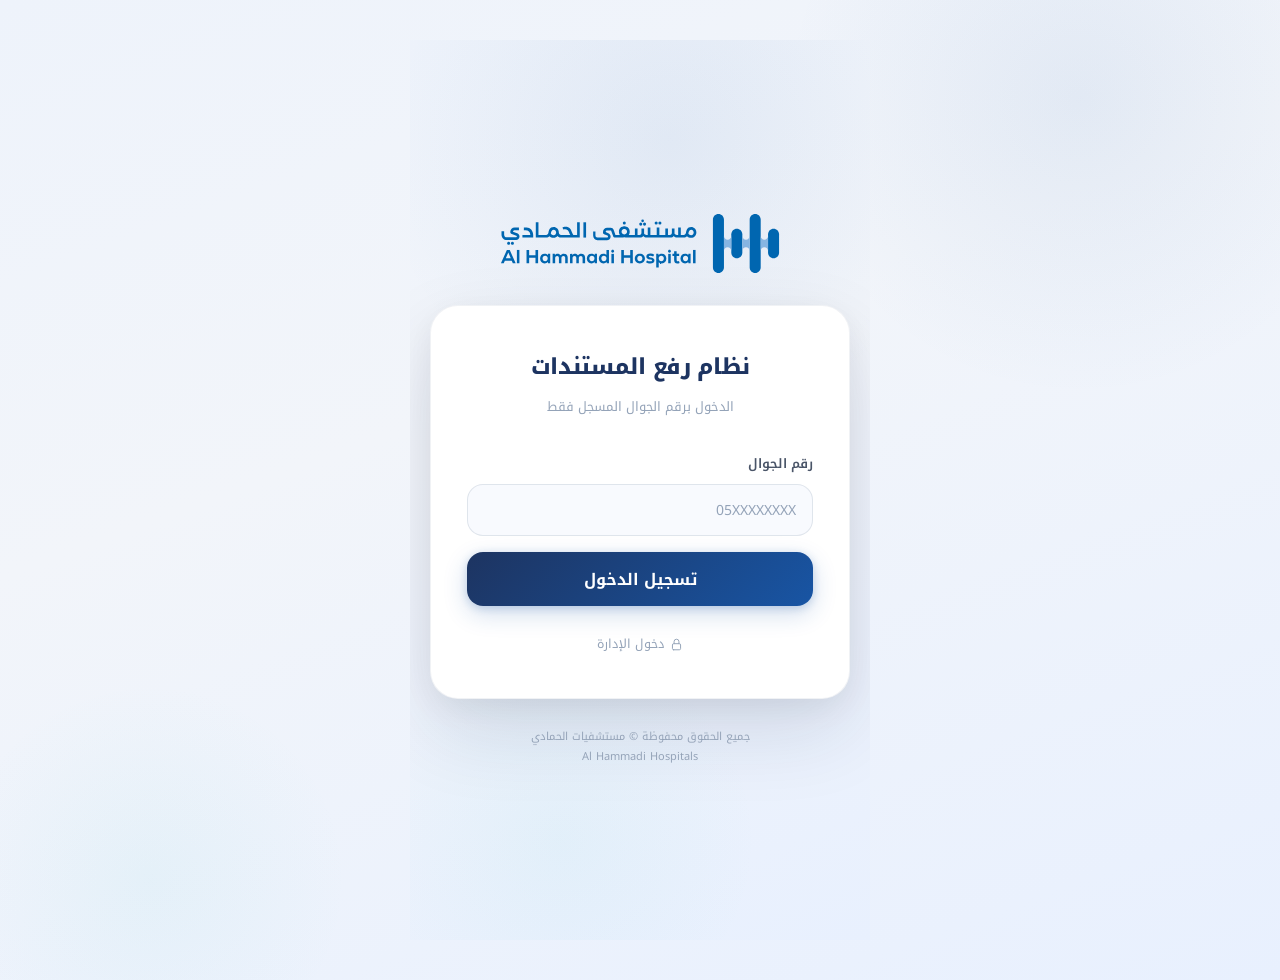
==== commit 962bb1fc: "Update index.html" ====
--- a/index.html
+++ b/index.html
@@ -3,1339 +3,1962 @@
 <head>
 <meta charset="UTF-8">
 <meta name="viewport" content="width=device-width,initial-scale=1.0">
-<title>بوابة استكمال مستندات الأطباء — مستشفيات الحمادي</title>
+<title>نظام رفع المستندات | مستشفيات الحمادي</title>
+<link rel="preconnect" href="https://fonts.googleapis.com">
+<link rel="preconnect" href="https://fonts.gstatic.com" crossorigin>
 <link href="https://fonts.googleapis.com/css2?family=Noto+Kufi+Arabic:wght@300;400;500;600;700;800;900&display=swap" rel="stylesheet">
 <style>
-:root{
-  --navy:#002654;--blue:#1855A4;--blue2:#3B7DC4;--blue3:#7499C8;
-  --teal:#4CC6C6;--teal-l:#BFEDEF;--a3bd:#A3BDBD;
-  --gl:#E6EAED;--gxl:#F5F7F9;--white:#FFFFFF;
-  --red:#C62828;--red-l:#FFEBEE;--red-m:#EF5350;
-  --green:#1B5E20;--grn-l:#E8F5E9;--grn-m:#2E7D32;
-  --amb:#E65100;--amb-l:#FFF3E0;--amb-m:#F57C00;
-  --text:#0D1B2E;--text2:#3D5168;--mut:#6B7FA0;
-  --sh-s:0 1px 3px rgba(0,38,84,.08);
-  --sh-m:0 4px 16px rgba(0,38,84,.11);
-  --sh-l:0 8px 32px rgba(0,38,84,.15);
-  --sh-xl:0 20px 60px rgba(0,38,84,.2);
-  --r:8px;--rm:14px;--rl:20px;--rxl:28px;
-}
-*,*::before,*::after{margin:0;padding:0;box-sizing:border-box}
-html{font-size:16px;-webkit-font-smoothing:antialiased;scroll-behavior:smooth}
-body{font-family:'Noto Kufi Arabic',sans-serif;background:var(--gxl);color:var(--text);min-height:100vh;direction:rtl}
-
-/* ── SCREENS ── */
-.scr{display:none}
-.scr.on{display:block;animation:fu .32s cubic-bezier(.16,1,.3,1)}
-@keyframes fu{from{opacity:0;transform:translateY(14px)}to{opacity:1;transform:none}}
-
-/* ── ICON HELPER ── */
-.ic{display:inline-flex;align-items:center;justify-content:center;flex-shrink:0}
-.ic svg{width:100%;height:100%;display:block}
-
-/* ═══════════════════════════════════
-   LOGIN
-═══════════════════════════════════ */
-.lg-bg{
-  min-height:100vh;display:flex;flex-direction:column;
-  align-items:center;justify-content:center;gap:20px;padding:28px 16px;
-  background:
-    radial-gradient(ellipse 70% 55% at 15% 85%,rgba(24,85,164,.07) 0%,transparent 65%),
-    radial-gradient(ellipse 55% 45% at 85% 15%,rgba(76,198,198,.06) 0%,transparent 65%),
-    var(--gxl);
-}
-.lg-card{
-  width:100%;max-width:460px;background:var(--white);
-  border-radius:var(--rxl);box-shadow:var(--sh-xl);
-  border:1px solid rgba(0,38,84,.06);overflow:hidden;
-}
-.lg-hero{
-  background:linear-gradient(145deg,var(--navy) 0%,#0b3580 55%,var(--blue) 100%);
-  padding:36px 32px 28px;text-align:center;position:relative;overflow:hidden;
-}
-.lg-hero::before{
-  content:'';position:absolute;top:-60px;right:-60px;
-  width:220px;height:220px;border-radius:50%;
-  background:radial-gradient(circle,rgba(76,198,198,.14),transparent 65%);
-  pointer-events:none;
-}
-.lg-hero::after{
-  content:'';position:absolute;bottom:-50px;left:-40px;
-  width:180px;height:180px;border-radius:50%;
-  background:radial-gradient(circle,rgba(163,189,189,.1),transparent 65%);
-  pointer-events:none;
-}
-.lg-logo-wrap{display:flex;justify-content:center;margin-bottom:20px;position:relative;z-index:1}
-.lg-logo-wrap svg{max-height:54px;max-width:260px;width:auto}
-.lg-title{font-size:17px;font-weight:800;color:#fff;margin-bottom:4px;position:relative;z-index:1;letter-spacing:-.2px}
-.lg-sub{font-size:11.5px;font-weight:500;color:rgba(255,255,255,.5);letter-spacing:.5px;margin-bottom:10px;position:relative;z-index:1}
-.lg-desc{font-size:12.5px;color:rgba(255,255,255,.55);line-height:1.75;position:relative;z-index:1}
-
-.lg-body{padding:28px 30px}
-
-/* Tabs */
-.tabs{
-  display:flex;gap:0;margin-bottom:22px;
-  background:var(--gxl);border-radius:var(--rm);padding:4px;
-  border:1px solid var(--gl);
-}
-.tab{
-  flex:1;height:40px;border:none;background:transparent;
-  font-family:'Noto Kufi Arabic',sans-serif;font-size:13px;font-weight:600;
-  color:var(--mut);cursor:pointer;border-radius:10px;
-  display:flex;align-items:center;justify-content:center;gap:7px;
-  transition:background .18s,color .18s,box-shadow .18s;
-}
-.tab.on{background:var(--white);color:var(--blue);box-shadow:var(--sh-s)}
-.tab .tab-ic{width:16px;height:16px;color:currentColor}
-
-/* Field */
-.flbl{display:block;font-size:12px;font-weight:700;color:var(--text2);letter-spacing:.2px;margin-bottom:8px}
-.fwrap{position:relative}
-.finp{
-  width:100%;height:52px;background:var(--gxl);
-  border:2px solid var(--gl);border-radius:var(--rm);
-  font-family:'Noto Kufi Arabic',sans-serif;font-size:17px;font-weight:600;
-  color:var(--text);text-align:center;letter-spacing:3px;outline:none;
-  padding:0 16px 0 48px;direction:ltr;
-  transition:border-color .18s,box-shadow .18s,background .18s;
-}
-.finp::placeholder{font-size:13px;letter-spacing:0;font-weight:400;color:var(--mut)}
-.finp:focus{border-color:var(--blue);background:var(--white);box-shadow:0 0 0 4px rgba(24,85,164,.1)}
-.finp:focus.err{border-color:var(--red);box-shadow:0 0 0 4px rgba(198,40,40,.1)}
-.fpfx{position:absolute;top:50%;left:14px;transform:translateY(-50%);width:20px;height:20px;color:var(--mut);pointer-events:none}
-
-/* Error */
-.ferr{
-  background:var(--red-l);border:1px solid rgba(198,40,40,.2);
-  border-radius:var(--r);padding:10px 13px;
-  display:none;align-items:center;gap:9px;
-  font-size:12.5px;font-weight:500;color:var(--red);margin-top:11px;
-}
-.ferr.on{display:flex;animation:shake .38s ease}
-.ferr .ferr-ic{width:16px;height:16px;flex-shrink:0;color:var(--red)}
-@keyframes shake{0%,100%{transform:none}25%{transform:translateX(5px)}75%{transform:translateX(-5px)}}
-
-/* Primary Button */
-.pbtn{
-  margin-top:18px;width:100%;height:50px;
-  background:linear-gradient(135deg,var(--navy),var(--blue));
-  border:none;border-radius:var(--rm);
-  font-family:'Noto Kufi Arabic',sans-serif;font-size:15px;font-weight:700;
-  color:#fff;cursor:pointer;
-  display:flex;align-items:center;justify-content:center;gap:9px;
-  transition:transform .18s,box-shadow .18s,opacity .18s;
-  box-shadow:0 4px 16px rgba(24,85,164,.28);
-  position:relative;overflow:hidden;
-}
-.pbtn::before{
-  content:'';position:absolute;inset:0;
-  background:linear-gradient(135deg,transparent,rgba(255,255,255,.08));
-  pointer-events:none;
-}
-.pbtn:hover{transform:translateY(-2px);box-shadow:0 8px 24px rgba(24,85,164,.38)}
-.pbtn:active{transform:none;box-shadow:var(--sh-s)}
-.pbtn:disabled{opacity:.6;cursor:not-allowed;transform:none;box-shadow:none}
-.pbtn .pbtn-ic{width:16px;height:16px;color:#fff;transition:transform .18s}
-.pbtn:hover .pbtn-ic{transform:translateX(-3px)}
-
-/* Admin link */
-.lg-foot{padding:14px 30px 24px;text-align:center}
-.adm-lnk{
-  display:inline-flex;align-items:center;gap:6px;
-  background:none;border:none;cursor:pointer;
-  font-family:'Noto Kufi Arabic',sans-serif;font-size:12px;
-  color:var(--mut);padding:5px 10px;border-radius:6px;
-  text-decoration:underline;text-decoration-style:dashed;text-underline-offset:3px;
-  transition:color .18s,background .18s;
-}
-.adm-lnk:hover{color:var(--blue);background:rgba(24,85,164,.05)}
-.adm-lnk .adm-ic{width:14px;height:14px}
-
-/* ═══════════════════════════════════
-   MODAL
-═══════════════════════════════════ */
-.mover{
-  position:fixed;inset:0;background:rgba(0,20,50,.55);
-  display:none;align-items:center;justify-content:center;
-  z-index:500;padding:20px;backdrop-filter:blur(5px);
-}
-.mover.on{display:flex;animation:fi .2s ease}
-@keyframes fi{from{opacity:0}to{opacity:1}}
-.mcard{
-  background:var(--white);border-radius:var(--rxl);
-  box-shadow:var(--sh-xl);width:100%;max-width:420px;
-  animation:pop .3s cubic-bezier(.34,1.56,.64,1);
-}
-.mcard.lg{max-width:780px;max-height:88vh;overflow-y:auto}
-@keyframes pop{from{opacity:0;transform:scale(.9)}to{opacity:1;transform:none}}
-.mhdr{
-  padding:18px 22px;border-bottom:1px solid var(--gl);
-  display:flex;align-items:center;justify-content:space-between;
-}
-.mhdr-title{font-size:15px;font-weight:800;color:var(--navy)}
-.mclose{
-  width:30px;height:30px;border:none;background:var(--gxl);
-  border-radius:7px;cursor:pointer;display:flex;align-items:center;
-  justify-content:center;transition:.15s;
-}
-.mclose:hover{background:var(--red-l)}
-.mclose svg{width:14px;height:14px;color:var(--mut)}
-.mclose:hover svg{color:var(--red)}
-.mbody{padding:22px}
-
-/* Lock icon for admin modal */
-.adm-lock{
-  width:56px;height:56px;border-radius:50%;
-  background:linear-gradient(135deg,var(--navy),var(--blue));
-  display:flex;align-items:center;justify-content:center;
-  margin:0 auto 16px;
-}
-.adm-lock svg{width:24px;height:24px;color:#fff}
-
-/* ═══════════════════════════════════
-   PORTAL HEADER
-═══════════════════════════════════ */
-.phdr{
-  position:sticky;top:0;z-index:100;
-  background:var(--navy);
-  box-shadow:0 2px 20px rgba(0,0,0,.25);
-}
-.phdr-line{
-  height:3px;
-  background:linear-gradient(90deg,var(--teal),var(--blue2),var(--teal));
-  background-size:200% 100%;animation:shim 4s ease infinite;
-}
-@keyframes shim{0%{background-position:200%}100%{background-position:-200%}}
-.phdr-inner{
-  max-width:860px;margin:0 auto;padding:0 20px;
-  height:60px;display:flex;align-items:center;gap:14px;
-}
-.phdr-logo{display:flex;align-items:center}
-.phdr-logo svg{max-height:32px;max-width:150px;filter:brightness(0) invert(1) opacity(.9)}
-.phdr-sep{width:1px;height:20px;background:rgba(255,255,255,.15);flex-shrink:0}
-.phdr-badge{
-  font-size:11px;font-weight:700;padding:3px 11px;border-radius:20px;
-  background:rgba(76,198,198,.14);border:1px solid rgba(76,198,198,.28);
-  color:var(--teal);letter-spacing:.3px;
-}
-.phdr-adm-badge{background:rgba(163,189,189,.14);border-color:rgba(163,189,189,.28);color:var(--a3bd)}
-.phdr-name{font-size:14px;font-weight:700;color:rgba(255,255,255,.9);flex:1}
-.signout{
-  display:flex;align-items:center;gap:7px;
-  background:rgba(255,255,255,.07);border:1px solid rgba(255,255,255,.14);
-  border-radius:8px;padding:6px 13px;cursor:pointer;
-  font-family:'Noto Kufi Arabic',sans-serif;font-size:12px;color:rgba(255,255,255,.65);
-  transition:.18s;
-}
-.signout:hover{background:rgba(255,255,255,.14);color:#fff}
-.signout svg{width:15px;height:15px;color:currentColor}
-
-/* ═══════════════════════════════════
-   PORTAL MAIN
-═══════════════════════════════════ */
-.pmain{max-width:760px;margin:0 auto;padding:28px 16px 80px}
-
-/* Doctor hero */
-.doc-hero{
-  background:linear-gradient(140deg,var(--navy) 0%,#0b3580 55%,var(--blue) 100%);
-  border-radius:var(--rl);padding:24px 26px 20px;margin-bottom:18px;
-  box-shadow:var(--sh-l);position:relative;overflow:hidden;
-}
-.doc-hero::before{
-  content:'';position:absolute;top:-60px;left:-60px;
-  width:210px;height:210px;border-radius:50%;
-  background:radial-gradient(circle,rgba(76,198,198,.14),transparent 65%);
-  pointer-events:none;
-}
-.doc-hero-row{
-  display:flex;align-items:center;gap:14px;flex-wrap:wrap;
-  position:relative;z-index:1;margin-bottom:18px;
-}
-.doc-av{
-  width:50px;height:50px;border-radius:13px;flex-shrink:0;
-  background:rgba(255,255,255,.09);border:1.5px solid rgba(255,255,255,.16);
-  display:flex;align-items:center;justify-content:center;
-}
-.doc-av svg{width:26px;height:26px;color:rgba(255,255,255,.85)}
-.doc-nm{font-size:18px;font-weight:800;color:#fff;letter-spacing:-.2px;line-height:1.2}
-.doc-meta{font-size:12px;color:rgba(255,255,255,.5);margin-top:3px}
-.doc-stats{display:flex;gap:10px;margin-right:auto}
-.stat-pill{
-  background:rgba(255,255,255,.08);border:1px solid rgba(255,255,255,.12);
-  border-radius:12px;padding:8px 16px;text-align:center;min-width:80px;
-}
-.stat-pill.done{background:rgba(76,198,198,.14);border-color:rgba(76,198,198,.28)}
-.stat-n{display:block;font-size:22px;font-weight:900;color:#fff;line-height:1}
-.stat-l{font-size:10px;color:rgba(255,255,255,.48);display:block;margin-top:2px}
-
-/* Progress */
-.prog-wrap{position:relative;z-index:1}
-.prog-lbl{display:flex;justify-content:space-between;font-size:11px;color:rgba(255,255,255,.48);margin-bottom:6px}
-.prog-track{height:7px;background:rgba(255,255,255,.12);border-radius:4px;overflow:hidden}
-.prog-fill{
-  height:100%;border-radius:4px;
-  background:linear-gradient(90deg,var(--teal),var(--blue3));
-  transition:width .7s cubic-bezier(.16,1,.3,1);
-}
-
-/* Info banner */
-.info-ban{
-  background:linear-gradient(135deg,#EBF4FE,#DDE9FB);
-  border:1px solid rgba(24,85,164,.18);border-radius:var(--rm);
-  padding:13px 17px;margin-bottom:20px;
-  display:flex;gap:11px;align-items:flex-start;
-}
-.info-ic{width:18px;height:18px;flex-shrink:0;color:var(--blue2);margin-top:1px}
-.info-txt{font-size:12.5px;color:#1A40A0;line-height:1.75}
-
-/* Section heading */
-.sec-hd{
-  display:flex;align-items:center;gap:9px;margin-bottom:14px;
-  font-size:13px;font-weight:800;color:var(--text);
-}
-.sec-dot{width:4px;height:16px;border-radius:2px;background:linear-gradient(to bottom,var(--red),var(--red-m));flex-shrink:0}
-
-/* ═══════════════════════════════════
-   DOC CARDS
-═══════════════════════════════════ */
-.docs-list{display:flex;flex-direction:column;gap:10px;margin-bottom:24px}
-
-.dc{
-  background:var(--white);border-radius:var(--rm);
-  border:1.5px solid var(--gl);box-shadow:var(--sh-s);overflow:hidden;
-  transition:box-shadow .18s,border-color .18s;
-}
-.dc:hover{box-shadow:var(--sh-m)}
-.dc.done-s{border-color:#86EFAC;background:linear-gradient(to right,#F0FDF4,var(--white))}
-.dc.open-s{border-color:var(--blue);box-shadow:0 0 0 3px rgba(24,85,164,.08),var(--sh-m)}
-
-.dc-hdr{
-  padding:14px 18px;display:flex;align-items:center;gap:13px;
-  cursor:pointer;user-select:none;transition:background .14s;
-}
-.dc-hdr:hover{background:var(--gxl)}
-.dc-ic{
-  width:40px;height:40px;border-radius:10px;flex-shrink:0;
-  background:linear-gradient(135deg,#FEE2E2,#FEF2F2);
-  border:1px solid rgba(239,68,68,.1);
-  display:flex;align-items:center;justify-content:center;transition:.28s;
-}
-.dc-ic svg{width:18px;height:18px;color:#DC2626}
-.dc.done-s .dc-ic{background:linear-gradient(135deg,#D1FAE5,#ECFDF5);border-color:rgba(52,211,153,.18)}
-.dc.done-s .dc-ic svg{color:#059669}
-.dc-info{flex:1;min-width:0}
-.dc-nm{font-size:13.5px;font-weight:700;color:var(--text)}
-.dc-tp{font-size:11px;color:var(--mut);margin-top:2px}
-
-.dc-bdg{font-size:10px;font-weight:700;padding:3px 10px;border-radius:20px;flex-shrink:0;white-space:nowrap}
-.b-miss{background:var(--red-l);color:var(--red)}
-.b-file{background:#D1FAE5;color:var(--green)}
-.b-note{background:var(--amb-l);color:var(--amb)}
-
-.dc-chev{
-  width:28px;height:28px;border-radius:6px;background:var(--gxl);
-  display:flex;align-items:center;justify-content:center;flex-shrink:0;
-  transition:transform .28s,background .18s;
-}
-.dc-chev svg{width:14px;height:14px;color:var(--mut)}
-.dc.open-s .dc-chev{transform:rotate(180deg);background:var(--gl)}
-
-.dc-body{
-  display:none;border-top:1.5px solid var(--gl);
-  padding:18px;background:var(--gxl);
-  animation:ed .22s cubic-bezier(.16,1,.3,1);
-}
-.dc.open-s .dc-body{display:block}
-@keyframes ed{from{opacity:0;transform:translateY(-5px)}to{opacity:1;transform:none}}
-
-/* Upload zone */
-.uz{
-  border:2px dashed var(--gl);border-radius:var(--rm);
-  background:var(--white);padding:22px;text-align:center;cursor:pointer;
-  position:relative;transition:border-color .18s,background .18s;
-}
-.uz:hover{border-color:var(--blue);background:#F4F8FE}
-.uz input{position:absolute;inset:0;opacity:0;cursor:pointer;width:100%;height:100%}
-.uz-wrap{pointer-events:none}
-.uz-icb{
-  width:46px;height:46px;border-radius:12px;
-  background:linear-gradient(135deg,#DBEAFE,#EFF6FF);
-  display:flex;align-items:center;justify-content:center;margin:0 auto 10px;
-}
-.uz-icb svg{width:22px;height:22px;color:var(--blue2)}
-.uz-t{font-size:13px;font-weight:700;color:var(--text2)}
-.uz-h{font-size:11px;color:var(--mut);margin-top:3px}
-.uz-types{display:flex;gap:5px;justify-content:center;margin-top:9px;flex-wrap:wrap}
-.uz-ty{
-  font-size:9.5px;font-weight:700;color:var(--mut);letter-spacing:.3px;
-  background:var(--gxl);border:1px solid var(--gl);border-radius:4px;padding:2px 6px;
-}
-
-/* File preview */
-.fprev{
-  display:none;background:var(--white);border:1.5px solid #86EFAC;
-  border-radius:var(--rm);padding:11px 15px;align-items:center;gap:11px;
-}
-.fprev-ic{
-  width:36px;height:36px;border-radius:9px;background:#D1FAE5;flex-shrink:0;
-  display:flex;align-items:center;justify-content:center;
-}
-.fprev-ic svg{width:18px;height:18px;color:var(--grn-m)}
-.fprev-info{flex:1;min-width:0}
-.fprev-nm{font-size:12px;font-weight:700;color:var(--grn-m);overflow:hidden;text-overflow:ellipsis;white-space:nowrap}
-.fprev-sz{font-size:10px;color:var(--mut);margin-top:1px}
-.fp-rm{
-  width:28px;height:28px;border:none;background:var(--gxl);
-  border-radius:6px;cursor:pointer;display:flex;align-items:center;
-  justify-content:center;flex-shrink:0;transition:.14s;
-}
-.fp-rm:hover{background:var(--red-l)}
-.fp-rm svg{width:14px;height:14px;color:var(--mut)}
-.fp-rm:hover svg{color:var(--red)}
-
-.or-div{display:flex;align-items:center;gap:11px;margin:14px 0;color:var(--mut);font-size:11.5px;font-weight:600}
-.or-div::before,.or-div::after{content:'';flex:1;height:1px;background:var(--gl)}
-
-.ntlbl{font-size:12px;font-weight:700;color:var(--text2);margin-bottom:6px;display:block}
-.ntreq{color:var(--red);font-weight:400;font-size:11px}
-.ntta{
-  width:100%;min-height:70px;padding:11px 13px;
-  background:var(--white);border:1.5px solid var(--gl);
-  border-radius:var(--r);font-family:'Noto Kufi Arabic',sans-serif;
-  font-size:13px;color:var(--text);resize:vertical;outline:none;
-  transition:border-color .18s;line-height:1.65;
-}
-.ntta:focus{border-color:var(--blue)}
-.ntta.eb{border-color:var(--red)!important}
-
-.cfmbtn{
-  margin-top:13px;height:40px;padding:0 20px;
-  background:linear-gradient(135deg,var(--navy),var(--blue));
-  color:#fff;border:none;border-radius:var(--r);
-  font-family:'Noto Kufi Arabic',sans-serif;font-size:12.5px;font-weight:700;
-  cursor:pointer;display:inline-flex;align-items:center;gap:7px;
-  transition:transform .15s,box-shadow .15s;
-  box-shadow:0 3px 10px rgba(24,85,164,.22);
-}
-.cfmbtn:hover{transform:translateY(-1px);box-shadow:0 5px 16px rgba(24,85,164,.32)}
-.cfmbtn svg{width:15px;height:15px;color:#fff}
-
-/* Submit panel */
-.sub-panel{
-  background:var(--white);border:1.5px solid var(--gl);
-  border-radius:var(--rl);padding:28px 24px;text-align:center;
-  box-shadow:var(--sh-m);position:relative;overflow:hidden;
-}
-.sub-panel::before{
-  content:'';position:absolute;top:0;left:0;right:0;height:3px;
-  background:linear-gradient(90deg,var(--green),#4CAF50,var(--green));
-}
-.sub-panel-ttl{font-size:16px;font-weight:800;color:var(--navy);margin-bottom:6px}
-.sub-panel-d{font-size:12.5px;color:var(--mut);line-height:1.7;margin-bottom:22px}
-.subbtn{
-  height:52px;padding:0 44px;
-  background:linear-gradient(135deg,var(--green),#2E7D32);
-  color:#fff;border:none;border-radius:var(--rm);
-  font-family:'Noto Kufi Arabic',sans-serif;font-size:15px;font-weight:800;
-  cursor:pointer;display:inline-flex;align-items:center;gap:10px;
-  box-shadow:0 6px 20px rgba(27,94,32,.28);
-  transition:transform .18s,box-shadow .18s;
-}
-.subbtn:hover{transform:translateY(-2px);box-shadow:0 10px 28px rgba(27,94,32,.38)}
-.subbtn:disabled{opacity:.55;cursor:not-allowed;transform:none;box-shadow:none}
-.subbtn svg{width:18px;height:18px;color:#fff}
-.sub-hint{font-size:11px;color:var(--mut);margin-top:10px;line-height:1.55}
-
-/* ═══════════════════════════════════
-   SUCCESS
-═══════════════════════════════════ */
-.suc-bg{
-  min-height:100vh;display:flex;align-items:center;justify-content:center;padding:32px 16px;
-}
-.suc-card{
-  background:var(--white);border-radius:var(--rxl);box-shadow:var(--sh-xl);
-  padding:44px 36px;text-align:center;max-width:500px;width:100%;
-  border-top:4px solid #4CAF50;
-  animation:pop .5s cubic-bezier(.34,1.56,.64,1);
-}
-.suc-logo{display:flex;justify-content:center;margin-bottom:22px}
-.suc-logo svg{max-height:44px;max-width:200px;width:auto}
-.suc-ring{
-  width:80px;height:80px;border-radius:50%;
-  background:linear-gradient(135deg,#E8F5E9,#C8E6C9);
-  display:flex;align-items:center;justify-content:center;
-  margin:0 auto 16px;
-  animation:bn .55s .2s cubic-bezier(.34,1.56,.64,1) both;
-}
-@keyframes bn{from{transform:scale(0)}to{transform:scale(1)}}
-.suc-ring svg{width:40px;height:40px}
-.check-c{fill:none;stroke:#1B5E20;stroke-width:2.5;stroke-dasharray:226;stroke-dashoffset:226;animation:dc .55s .45s ease forwards}
-.check-p{fill:none;stroke:#1B5E20;stroke-width:3;stroke-linecap:round;stroke-linejoin:round;stroke-dasharray:50;stroke-dashoffset:50;animation:dp .38s .95s ease forwards}
-@keyframes dc{to{stroke-dashoffset:0}}
-@keyframes dp{to{stroke-dashoffset:0}}
-.suc-ttl{font-size:21px;font-weight:900;color:var(--navy);margin-bottom:8px}
-.suc-sub{font-size:13px;color:var(--mut);line-height:1.8;margin-bottom:20px}
-.suc-det{background:var(--gxl);border-radius:var(--rm);padding:16px;text-align:right}
-.det-row{display:flex;align-items:center;justify-content:space-between;padding:8px 0;border-bottom:1px solid var(--gl)}
-.det-row:last-child{border-bottom:none}
-.det-lbl{font-size:12px;color:var(--mut);font-weight:600;display:flex;align-items:center;gap:7px}
-.det-lbl svg{width:14px;height:14px;color:var(--mut);flex-shrink:0}
-.det-val{font-size:12.5px;font-weight:700;color:var(--navy)}
-.det-rev{
-  background:rgba(230,161,0,.1);border:1px solid rgba(230,161,0,.22);
-  color:#92400E;padding:3px 11px;border-radius:20px;font-size:10.5px;font-weight:700;
-}
-
-/* ═══════════════════════════════════
-   ADMIN
-═══════════════════════════════════ */
-.amain{max-width:1080px;margin:0 auto;padding:24px 16px 60px}
-.kpi-g{display:grid;grid-template-columns:repeat(3,1fr);gap:12px;margin-bottom:20px}
-@media(min-width:680px){.kpi-g{grid-template-columns:repeat(6,1fr)}}
-.kpi{
-  background:var(--white);border-radius:var(--rm);padding:16px 14px;text-align:center;
-  box-shadow:var(--sh-s);border-top:3px solid var(--gl);
-}
-.kpi.c-g{border-top-color:#4CAF50}
-.kpi.c-a{border-top-color:var(--amb-m)}
-.kpi.c-r{border-top-color:var(--red)}
-.kpi.c-b{border-top-color:var(--blue)}
-.kpi.c-t{border-top-color:var(--teal)}
-.kpi-ic{width:22px;height:22px;margin:0 auto 7px}
-.kpi-ic svg{width:100%;height:100%;color:var(--mut)}
-.kpi-n{font-size:26px;font-weight:900;color:var(--navy);display:block;line-height:1}
-.kpi-l{font-size:10.5px;color:var(--mut);display:block;margin-top:4px}
-
-.avg-bar{background:var(--white);border-radius:var(--rm);padding:15px 20px;margin-bottom:18px;box-shadow:var(--sh-s)}
-.avg-lbl{display:flex;justify-content:space-between;font-size:12px;color:var(--text2);font-weight:700;margin-bottom:8px}
-
-.actrl{display:flex;gap:12px;margin-bottom:16px;flex-wrap:wrap;align-items:center}
-.asrch-wrap{flex:1;min-width:180px;position:relative}
-.asrch-ic{position:absolute;right:12px;top:50%;transform:translateY(-50%);width:16px;height:16px;color:var(--mut);pointer-events:none}
-.asrch{
-  width:100%;height:40px;padding:0 12px 0 36px;
-  background:var(--white);border:1.5px solid var(--gl);
-  border-radius:var(--r);font-family:'Noto Kufi Arabic',sans-serif;
-  font-size:13px;outline:none;transition:.18s;direction:rtl;
-}
-.asrch:focus{border-color:var(--blue)}
-.expbtn{
-  height:40px;padding:0 18px;background:var(--blue);color:#fff;border:none;
-  border-radius:var(--r);cursor:pointer;font-family:'Noto Kufi Arabic',sans-serif;
-  font-size:13px;font-weight:700;display:flex;align-items:center;gap:7px;transition:.15s;
-}
-.expbtn:hover{background:var(--blue2)}
-.expbtn svg{width:16px;height:16px;color:#fff}
-
-.atbl-wrap{overflow-x:auto;border-radius:var(--rm);box-shadow:var(--sh-s)}
-.atbl{width:100%;border-collapse:collapse;background:var(--white);font-size:12px}
-.atbl thead th{
-  background:var(--navy);color:#fff;padding:11px 10px;
-  text-align:center;font-weight:700;white-space:nowrap;font-size:11px;
-}
-.atbl tbody tr{border-bottom:1px solid var(--gl);cursor:pointer;transition:background .14s}
-.atbl tbody tr:hover{background:var(--gxl)}
-.atbl tbody td{padding:10px;text-align:center;vertical-align:middle}
-.sbdg{display:inline-block;padding:3px 10px;border-radius:20px;font-size:10px;font-weight:700;white-space:nowrap}
-.sc{background:#D1FAE5;color:var(--green)}
-.sp{background:var(--amb-l);color:var(--amb)}
-.sn{background:var(--red-l);color:var(--red)}
-
-/* Detail modal */
-.dm-grid{display:grid;grid-template-columns:1fr 1fr;gap:8px;margin-bottom:18px;font-size:12px}
-.dm-doc{display:flex;align-items:flex-start;gap:11px;padding:11px 0;border-bottom:1px solid var(--gl)}
-.dm-doc:last-child{border-bottom:none}
-.dm-d-ic{width:32px;height:32px;border-radius:8px;flex-shrink:0;
-  display:flex;align-items:center;justify-content:center;}
-.dm-d-ic.miss{background:var(--red-l)} .dm-d-ic.miss svg{color:var(--red)}
-.dm-d-ic.file{background:var(--grn-l)} .dm-d-ic.file svg{color:var(--grn-m)}
-.dm-d-ic.note{background:var(--amb-l)} .dm-d-ic.note svg{color:var(--amb)}
-.dm-d-ic svg{width:16px;height:16px}
-.dm-d-nm{font-size:13px;font-weight:700;color:var(--navy);margin-bottom:3px}
-.dm-d-st{font-size:11px}
-.dm-d-nt{font-size:11px;color:var(--mut);background:var(--gxl);border-radius:5px;padding:4px 8px;margin-top:4px;line-height:1.6}
-.dm-lnk{color:var(--blue);font-size:11px;text-decoration:none;display:inline-flex;align-items:center;gap:5px}
-.dm-lnk svg{width:12px;height:12px}
-
-/* ── SPINNER ── */
-.spin{
-  display:inline-block;width:16px;height:16px;
-  border:2px solid rgba(255,255,255,.3);border-top-color:#fff;
-  border-radius:50%;animation:rot .65s linear infinite;
-}
-@keyframes rot{to{transform:rotate(360deg)}}
-
-/* ── TOAST ── */
-.toast{
-  position:fixed;bottom:28px;left:50%;
-  transform:translateX(-50%) translateY(80px);
-  background:var(--navy);color:#fff;
-  padding:11px 20px;border-radius:30px;
-  font-size:12.5px;font-weight:600;
-  box-shadow:0 8px 28px rgba(0,0,0,.2);
-  z-index:999;white-space:nowrap;
-  display:flex;align-items:center;gap:8px;
-  transition:transform .38s cubic-bezier(.34,1.56,.64,1),opacity .28s;opacity:0;
-}
-.toast svg{width:15px;height:15px;color:currentColor;flex-shrink:0}
-.toast.on{transform:translateX(-50%) translateY(0);opacity:1}
-.toast.ts{background:var(--green)}
-.toast.te{background:var(--red)}
-.toast.tw{background:var(--amb)}
-
-/* ── FOOTER ── */
-.ftr{text-align:center;padding:18px;font-size:11.5px;color:var(--mut);line-height:1.8;border-top:1px solid var(--gl)}
-
-/* Responsive */
-@media(max-width:500px){
-  .lg-hero{padding:24px 18px 20px}
-  .lg-body{padding:20px 18px}
-  .lg-foot{padding:12px 18px 22px}
-  .doc-hero{padding:18px}
-  .doc-hero-row{flex-wrap:wrap}
-  .doc-stats{width:100%;justify-content:flex-start}
-  .pmain{padding:18px 12px 60px}
-  .kpi-g{grid-template-columns:repeat(2,1fr)}
-  .suc-card{padding:30px 18px}
-}
+
+  :root {
+    --navy: #1D3461;
+    --blue: #1855A4;
+    --blue2: #3B7DC4;
+    --teal: #4CC6C6;
+    --bg: #F2F5F9;
+    --surface: #FFFFFF;
+    --surface2: #F8FAFE;
+    --border: rgba(0,38,84,.10);
+    --border2: rgba(0,38,84,.06);
+    --text: #1A2332;
+    --text2: #4A5568;
+    --text3: #94A3B8;
+    --green: #34C759;
+    --green-l: #F0FDF4;
+    --green-b: #86EFAC;
+    --amber: #FF9F0A;
+    --amber-l: #FFFBEB;
+    --red: #FF3B30;
+    --red-l: #FFF1F0;
+    --white: #FFFFFF;
+    --shadow-s: 0 1px 3px rgba(0,0,0,.04), 0 4px 12px rgba(0,38,84,.06);
+    --shadow-m: 0 2px 8px rgba(0,0,0,.04), 0 8px 24px rgba(0,38,84,.08);
+    --shadow-l: 0 4px 16px rgba(0,0,0,.04), 0 16px 48px rgba(0,38,84,.10);
+    --shadow-xl: 0 8px 32px rgba(0,0,0,.06), 0 32px 80px rgba(0,38,84,.12);
+    --r: 12px;
+    --rm: 16px;
+    --rl: 20px;
+    --rxl: 24px;
+    --r2xl: 28px;
+    --ease: cubic-bezier(.4,0,.2,1);
+    --spring: cubic-bezier(.34,1.56,.64,1);
+    --ease-out: cubic-bezier(0,.55,.45,1);
+  }
+  *, *::before, *::after { margin: 0; padding: 0; box-sizing: border-box; }
+  html { font-size: 16px; -webkit-font-smoothing: antialiased; -moz-osx-font-smoothing: grayscale; }
+  body {
+    font-family: 'Noto Kufi Arabic', -apple-system, BlinkMacSystemFont, 'SF Pro Display', system-ui, sans-serif;
+    background: var(--bg);
+    color: var(--text);
+    direction: rtl;
+    min-height: 100vh;
+    overflow-x: hidden;
+  }
+  button { font-family: inherit; cursor: pointer; border: none; background: none; }
+  input, textarea { font-family: inherit; outline: none; }
+  img { display: block; }
+
+  /* Brand font: Noto Kufi Arabic — applied to Arabic and English text */
+  body, button, input, textarea, select, option {
+    font-family: 'Noto Kufi Arabic', -apple-system, BlinkMacSystemFont, 'SF Pro Display', system-ui, sans-serif !important;
+  }
+
+
+  /* ── SCREENS ── */
+  .scr { display: none; }
+  .scr.on { display: flex; flex-direction: column; min-height: 100vh; }
+
+  /* ═══════════════════════════════════
+     LOGIN - Apple style
+  ═══════════════════════════════════ */
+  #scr-login {
+    min-height: 100vh;
+    background: linear-gradient(160deg, #EEF3FB 0%, #F2F5FA 40%, #E8F0FE 100%);
+    align-items: center;
+    justify-content: center;
+    padding: 40px 20px;
+    position: relative;
+    overflow: hidden;
+  }
+  #scr-login::before {
+    content: '';
+    position: absolute;
+    width: 600px; height: 600px;
+    border-radius: 50%;
+    background: radial-gradient(circle, rgba(24,85,164,.07) 0%, transparent 70%);
+    top: -200px; right: -100px;
+    pointer-events: none;
+  }
+  #scr-login::after {
+    content: '';
+    position: absolute;
+    width: 400px; height: 400px;
+    border-radius: 50%;
+    background: radial-gradient(circle, rgba(76,198,198,.06) 0%, transparent 70%);
+    bottom: -100px; left: -50px;
+    pointer-events: none;
+  }
+  .login-box {
+    width: 100%;
+    max-width: 420px;
+    position: relative;
+    z-index: 1;
+    animation: loginEnter .5s var(--ease-out) both;
+  }
+  @keyframes loginEnter {
+    from { opacity: 0; transform: translateY(24px) scale(.98); }
+    to   { opacity: 1; transform: none; }
+  }
+
+  /* Logo area */
+  .login-logo {
+    display: flex;
+    justify-content: center;
+    margin-bottom: 32px;
+  }
+  .login-logo img {
+    max-width: 280px;
+    max-height: 64px;
+    width: auto;
+    height: auto;
+    object-fit: contain;
+  }
+
+  /* Card */
+  .login-card {
+    background: var(--surface);
+    border-radius: var(--r2xl);
+    padding: 40px 36px 36px;
+    box-shadow: var(--shadow-xl);
+    border: 1px solid var(--border2);
+  }
+  .login-title {
+    font-size: 22px;
+    font-weight: 800;
+    color: var(--navy);
+    text-align: center;
+    margin-bottom: 6px;
+    letter-spacing: -.3px;
+  }
+  .login-sub {
+    font-size: 13px;
+    color: var(--text3);
+    text-align: center;
+    margin-bottom: 32px;
+    font-weight: 400;
+  }
+
+  /* Fields */
+  .field-block { margin-bottom: 16px; }
+  .field-label {
+    display: block;
+    font-size: 13px;
+    font-weight: 600;
+    color: var(--text2);
+    margin-bottom: 8px;
+    text-align: right;
+  }
+  .field-input {
+    width: 100%;
+    height: 52px;
+    background: var(--surface2);
+    border: 1.5px solid var(--border);
+    border-radius: var(--rm);
+    padding: 0 16px;
+    font-size: 15px;
+    color: var(--text);
+    direction: ltr;
+    text-align: right;
+    transition: border-color .18s, box-shadow .18s, background .18s;
+  }
+  .field-input::placeholder { color: var(--text3); font-size: 14px; }
+  .field-input:focus {
+    border-color: var(--blue);
+    background: var(--white);
+    box-shadow: 0 0 0 4px rgba(24,85,164,.10);
+  }
+  .field-input.err {
+    border-color: var(--red);
+    box-shadow: 0 0 0 4px rgba(255,59,48,.08);
+  }
+
+  /* Tab toggle (ID / Mobile) */
+  .seg-ctrl {
+    display: grid;
+    grid-template-columns: 1fr 1fr;
+    background: var(--surface2);
+    border: 1.5px solid var(--border);
+    border-radius: 14px;
+    padding: 3px;
+    margin-bottom: 24px;
+  }
+  .seg-btn {
+    height: 40px;
+    border-radius: 11px;
+    font-size: 13px;
+    font-weight: 600;
+    color: var(--text3);
+    transition: all .2s var(--ease);
+    display: flex;
+    align-items: center;
+    justify-content: center;
+    gap: 7px;
+    cursor: pointer;
+    border: none;
+    background: transparent;
+    font-family: inherit;
+  }
+  .seg-btn.on {
+    background: var(--white);
+    color: var(--blue);
+    box-shadow: 0 1px 4px rgba(0,38,84,.12), 0 2px 8px rgba(0,38,84,.06);
+  }
+  .seg-btn svg { width: 15px; height: 15px; flex-shrink: 0; }
+
+  /* Login button */
+  .login-btn {
+    width: 100%;
+    height: 54px;
+    background: linear-gradient(135deg, var(--navy) 0%, var(--blue) 100%);
+    border-radius: var(--rm);
+    font-size: 16px;
+    font-weight: 700;
+    color: var(--white);
+    margin-top: 8px;
+    display: flex;
+    align-items: center;
+    justify-content: center;
+    gap: 10px;
+    position: relative;
+    overflow: hidden;
+    transition: transform .2s var(--ease), box-shadow .2s var(--ease), opacity .2s;
+    box-shadow: 0 2px 8px rgba(24,85,164,.2), 0 8px 24px rgba(24,85,164,.2);
+    border: none;
+    cursor: pointer;
+    font-family: inherit;
+  }
+  .login-btn:hover { transform: translateY(-1px); box-shadow: 0 4px 16px rgba(24,85,164,.25), 0 12px 32px rgba(24,85,164,.25); }
+  .login-btn:active { transform: none; box-shadow: 0 2px 8px rgba(24,85,164,.15); }
+  .login-btn:disabled { opacity: .6; cursor: not-allowed; transform: none; }
+
+  /* Ripple */
+  .rpl { position: absolute; border-radius: 50%; background: rgba(255,255,255,.2); transform: scale(0); animation: rpl .5s linear; pointer-events: none; }
+  @keyframes rpl { to { transform: scale(4); opacity: 0; } }
+
+  /* Error msg */
+  .emsg {
+    display: none;
+    align-items: center;
+    gap: 8px;
+    background: var(--red-l);
+    border: 1px solid rgba(255,59,48,.15);
+    border-radius: var(--r);
+    padding: 10px 14px;
+    font-size: 12.5px;
+    font-weight: 500;
+    color: var(--red);
+    margin-top: 10px;
+  }
+  .emsg.on { display: flex; animation: shake .35s ease; }
+  @keyframes shake { 0%,100%{transform:none} 20%,60%{transform:translateX(4px)} 40%,80%{transform:translateX(-4px)} }
+  .emsg svg { width: 15px; height: 15px; flex-shrink: 0; }
+
+  /* Spinner */
+  .spin {
+    display: inline-block; width: 18px; height: 18px;
+    border: 2.5px solid rgba(255,255,255,.35); border-top-color: #fff;
+    border-radius: 50%; animation: rot .65s linear infinite;
+  }
+  @keyframes rot { to { transform: rotate(360deg); } }
+
+  /* Admin link */
+  .admin-link {
+    display: flex;
+    align-items: center;
+    justify-content: center;
+    gap: 6px;
+    margin-top: 20px;
+    font-size: 12.5px;
+    color: var(--text3);
+    cursor: pointer;
+    border: none;
+    background: none;
+    font-family: inherit;
+    padding: 6px 12px;
+    border-radius: 8px;
+    transition: color .18s, background .18s;
+    width: 100%;
+  }
+  .admin-link:hover { color: var(--blue); background: rgba(24,85,164,.05); }
+  .admin-link svg { width: 13px; height: 13px; }
+
+  .login-footer {
+    text-align: center;
+    margin-top: 28px;
+    font-size: 11px;
+    color: var(--text3);
+    line-height: 1.8;
+  }
+
+  /* ═══════════════════════════════════
+     MODAL
+  ═══════════════════════════════════ */
+  .mov {
+    position: fixed; inset: 0; z-index: 999;
+    background: rgba(0,0,0,.4);
+    backdrop-filter: blur(12px);
+    -webkit-backdrop-filter: blur(12px);
+    display: flex; align-items: center; justify-content: center; padding: 20px;
+    opacity: 0; visibility: hidden;
+    transition: opacity .22s var(--ease), visibility .22s;
+  }
+  .mov.on { opacity: 1; visibility: visible; }
+  .mc {
+    background: var(--surface);
+    border-radius: var(--r2xl);
+    box-shadow: var(--shadow-xl);
+    width: 100%; max-width: 420px;
+    overflow: hidden;
+    transform: scale(.94) translateY(16px);
+    transition: transform .35s var(--spring);
+  }
+  .mov.on .mc { transform: none; }
+  .mc.lg { max-width: 680px; max-height: 86vh; overflow-y: auto; }
+
+  .mc-hdr {
+    padding: 20px 24px;
+    border-bottom: 1px solid var(--border2);
+    display: flex; align-items: center; justify-content: space-between;
+  }
+  .mc-hdr-t { font-size: 16px; font-weight: 800; color: var(--navy); }
+  .mc-cls {
+    width: 28px; height: 28px; border-radius: 50%;
+    background: var(--surface2); border: 1px solid var(--border2);
+    display: flex; align-items: center; justify-content: center;
+    cursor: pointer; transition: .15s;
+  }
+  .mc-cls:hover { background: var(--red-l); }
+  .mc-cls svg { width: 12px; height: 12px; color: var(--text3); }
+  .mc-cls:hover svg { color: var(--red); }
+  .mc-body { padding: 24px; }
+
+  /* Welcome modal top */
+  .wl-top {
+    background: linear-gradient(145deg, var(--navy) 0%, #0d3480 55%, var(--blue) 100%);
+    padding: 28px 28px 24px;
+    text-align: center;
+    position: relative;
+    overflow: hidden;
+  }
+  .wl-top::before {
+    content: '';
+    position: absolute; top: -40px; right: -40px;
+    width: 160px; height: 160px; border-radius: 50%;
+    background: radial-gradient(circle, rgba(76,198,198,.2), transparent 65%);
+    pointer-events: none;
+  }
+  .wl-logo { display: flex; justify-content: center; margin-bottom: 14px; position: relative; z-index: 1; }
+  .wl-logo img { max-height: 36px; max-width: 180px; width: auto; object-fit: contain; }
+  .wl-name { font-size: 18px; font-weight: 800; color: #fff; position: relative; z-index: 1; }
+  .wl-sub { font-size: 11px; color: rgba(255,255,255,.5); margin-top: 3px; position: relative; z-index: 1; }
+  .wl-body { padding: 24px 28px 28px; }
+  .wl-text { font-size: 13px; line-height: 2; color: var(--text2); text-align: center; margin-bottom: 20px; }
+  .wl-text p { margin-bottom: 6px; }
+  .wl-text p:last-child { font-weight: 600; color: var(--navy); }
+  .wl-btn {
+    width: 100%; height: 50px;
+    background: linear-gradient(135deg, var(--navy), var(--blue));
+    border-radius: var(--rm); font-size: 15px; font-weight: 700; color: #fff;
+    display: flex; align-items: center; justify-content: center; gap: 9px;
+    border: none; cursor: pointer; font-family: inherit;
+    transition: transform .2s, box-shadow .2s;
+    box-shadow: 0 4px 16px rgba(24,85,164,.25);
+    position: relative; overflow: hidden;
+  }
+  .wl-btn:hover { transform: translateY(-1px); box-shadow: 0 6px 20px rgba(24,85,164,.32); }
+  .wl-btn svg { width: 17px; height: 17px; }
+
+  /* Admin lock modal */
+  .lock-icon {
+    width: 52px; height: 52px; border-radius: 50%;
+    background: linear-gradient(135deg, var(--navy), var(--blue));
+    display: flex; align-items: center; justify-content: center;
+    margin: 0 auto 14px;
+  }
+  .lock-icon svg { width: 22px; height: 22px; color: #fff; }
+
+  /* ═══════════════════════════════════
+     HEADER
+  ═══════════════════════════════════ */
+  .app-header {
+    background: rgba(255,255,255,.88);
+    backdrop-filter: saturate(200%) blur(20px);
+    -webkit-backdrop-filter: saturate(200%) blur(20px);
+    border-bottom: 1px solid var(--border2);
+    position: sticky; top: 0; z-index: 100;
+  }
+  .header-inner {
+    max-width: 860px; margin: 0 auto;
+    padding: 0 24px; height: 60px;
+    display: flex; align-items: center; gap: 16px;
+  }
+  .header-logo img { max-height: 32px; max-width: 150px; width: auto; object-fit: contain; }
+  .header-sep { width: 1px; height: 20px; background: var(--border); flex-shrink: 0; }
+  .header-tag {
+    font-size: 11px; font-weight: 700; letter-spacing: .3px;
+    padding: 4px 10px; border-radius: 20px;
+    background: rgba(24,85,164,.08); color: var(--blue);
+    border: 1px solid rgba(24,85,164,.15);
+  }
+  .header-tag.adm { background: rgba(255,159,10,.08); color: var(--amber); border-color: rgba(255,159,10,.2); }
+  .header-name { flex: 1; font-size: 14px; font-weight: 600; color: var(--text); }
+  .header-prog {
+    display: flex; align-items: center; gap: 10px;
+    font-size: 12px; color: var(--text3);
+  }
+  .prog-track-sm {
+    width: 80px; height: 4px;
+    background: var(--border); border-radius: 2px; overflow: hidden;
+  }
+  .prog-fill-sm {
+    height: 100%; border-radius: 2px;
+    background: linear-gradient(90deg, var(--teal), var(--blue2));
+    transition: width .5s var(--ease-out);
+  }
+  .signout-btn {
+    display: flex; align-items: center; gap: 6px;
+    font-size: 12.5px; font-weight: 500; color: var(--text3);
+    padding: 7px 14px; border-radius: 10px;
+    border: 1px solid var(--border);
+    background: var(--surface); cursor: pointer;
+    transition: .18s; font-family: inherit;
+  }
+  .signout-btn:hover { color: var(--red); border-color: rgba(255,59,48,.25); background: var(--red-l); }
+  .signout-btn svg { width: 14px; height: 14px; }
+
+  /* ═══════════════════════════════════
+     MAIN CONTENT
+  ═══════════════════════════════════ */
+  .app-main {
+    max-width: 720px; margin: 0 auto;
+    padding: 32px 24px 80px;
+    flex: 1;
+  }
+
+  /* Doctor card - minimal, clean */
+  .doc-card {
+    background: var(--surface);
+    border-radius: var(--r2xl);
+    padding: 28px 28px 24px;
+    margin-bottom: 20px;
+    box-shadow: var(--shadow-m);
+    border: 1px solid var(--border2);
+    position: relative;
+    overflow: hidden;
+  }
+  .doc-card::before {
+    content: '';
+    position: absolute; top: 0; left: 0; right: 0; height: 3px;
+    background: linear-gradient(90deg, var(--navy), var(--blue), var(--teal));
+    background-size: 200% 100%;
+    animation: slide-grad 4s ease infinite;
+  }
+  @keyframes slide-grad { 0%{background-position:0%} 100%{background-position:200%} }
+
+  .doc-row {
+    display: flex; align-items: center; gap: 16px;
+    margin-bottom: 20px; flex-wrap: wrap;
+  }
+  .doc-avatar {
+    width: 48px; height: 48px;
+    border-radius: 14px; flex-shrink: 0;
+    background: linear-gradient(135deg, rgba(24,85,164,.08), rgba(76,198,198,.08));
+    border: 1px solid var(--border2);
+    display: flex; align-items: center; justify-content: center;
+  }
+  .doc-avatar svg { width: 22px; height: 22px; color: var(--blue); }
+  .doc-info { flex: 1; }
+  .doc-name { font-size: 17px; font-weight: 800; color: var(--navy); letter-spacing: -.2px; }
+  .doc-dept { font-size: 12px; color: var(--text3); margin-top: 2px; }
+  .doc-stats { display: flex; gap: 10px; }
+  .stat-chip {
+    text-align: center; padding: 8px 16px;
+    background: var(--surface2);
+    border: 1px solid var(--border2);
+    border-radius: 12px; min-width: 76px;
+  }
+  .stat-chip.done {
+    background: rgba(52,199,89,.06);
+    border-color: rgba(52,199,89,.15);
+  }
+  .stat-num { display: block; font-size: 22px; font-weight: 900; color: var(--navy); line-height: 1; }
+  .stat-chip.done .stat-num { color: #1a8c37; }
+  .stat-lbl { display: block; font-size: 10px; color: var(--text3); margin-top: 2px; }
+
+  .prog-section {}
+  .prog-labels {
+    display: flex; justify-content: space-between;
+    font-size: 12px; color: var(--text3); margin-bottom: 6px;
+  }
+  .prog-labels span:last-child { font-weight: 700; color: var(--navy); }
+  .prog-track {
+    height: 6px; background: var(--border);
+    border-radius: 3px; overflow: hidden;
+  }
+  .prog-fill {
+    height: 100%; border-radius: 3px;
+    background: linear-gradient(90deg, var(--teal), var(--blue2));
+    transition: width .7s var(--ease-out);
+    position: relative; overflow: hidden;
+  }
+  .prog-fill::after {
+    content: '';
+    position: absolute; top: 0; left: -100%; bottom: 0; width: 100%;
+    background: linear-gradient(90deg, transparent, rgba(255,255,255,.35), transparent);
+    animation: shimmer 2s infinite;
+  }
+  @keyframes shimmer { to { left: 200%; } }
+
+  /* Info hint */
+  .info-hint {
+    background: rgba(24,85,164,.04);
+    border: 1px solid rgba(24,85,164,.10);
+    border-radius: var(--rm);
+    padding: 12px 16px;
+    margin-bottom: 24px;
+    display: flex; gap: 10px; align-items: flex-start;
+    font-size: 12.5px; color: var(--blue2); line-height: 1.7;
+    font-weight: 500;
+  }
+  .info-hint svg { width: 16px; height: 16px; flex-shrink: 0; margin-top: 2px; }
+
+  /* Section heading */
+  .sec-head {
+    font-size: 13px; font-weight: 700; color: var(--text3);
+    letter-spacing: .5px; text-transform: uppercase;
+    margin-bottom: 12px;
+  }
+
+  /* ═══════════════════════════════════
+     DOCUMENT ITEMS - Apple List style
+  ═══════════════════════════════════ */
+  .doc-list { display: flex; flex-direction: column; gap: 1px; margin-bottom: 28px; }
+
+  .doc-item {
+    background: var(--surface);
+    border: 1px solid var(--border2);
+    border-radius: 0;
+    overflow: hidden;
+    transition: box-shadow .18s;
+  }
+  .doc-item:first-child { border-radius: var(--rl) var(--rl) 0 0; }
+  .doc-item:last-child { border-radius: 0 0 var(--rl) var(--rl); }
+  .doc-item:only-child { border-radius: var(--rl); }
+  .doc-item:first-child:not(:last-child) + .doc-item { border-top: none; }
+  .doc-item + .doc-item { border-top: none; }
+
+  .doc-item.expanded { box-shadow: var(--shadow-m); border-radius: var(--rl) !important; margin: 4px 0; border: 1.5px solid var(--blue2); }
+  .doc-item.expanded + .doc-item { border-top: 1px solid var(--border2); }
+  .doc-item.completed {
+    background: var(--green-l);
+    border-color: rgba(52,199,89,.2) !important;
+    border-radius: var(--rl) !important;
+    margin: 2px 0;
+  }
+
+  .item-row {
+    padding: 16px 20px;
+    display: flex; align-items: center; gap: 14px;
+    cursor: pointer; user-select: none;
+    transition: background .12s;
+  }
+  .item-row:hover { background: rgba(0,38,84,.02); }
+
+  .item-icon {
+    width: 38px; height: 38px;
+    border-radius: 10px; flex-shrink: 0;
+    display: flex; align-items: center; justify-content: center;
+    background: rgba(255,59,48,.08);
+    border: 1px solid rgba(255,59,48,.1);
+    transition: all .22s;
+  }
+  .item-icon svg { width: 17px; height: 17px; color: var(--red); transition: color .22s; }
+  .doc-item.completed .item-icon {
+    background: rgba(52,199,89,.1); border-color: rgba(52,199,89,.2);
+  }
+  .doc-item.completed .item-icon svg { color: #1a8c37; }
+
+  .item-info { flex: 1; min-width: 0; }
+  .item-name { font-size: 14px; font-weight: 600; color: var(--text); line-height: 1.3; }
+  .item-type { font-size: 11px; color: var(--text3); margin-top: 1px; }
+
+  .item-badge {
+    font-size: 11px; font-weight: 600; padding: 4px 10px;
+    border-radius: 20px; flex-shrink: 0; white-space: nowrap;
+    transition: all .22s;
+  }
+  .b-req { background: rgba(255,59,48,.08); color: var(--red); }
+  .b-done { background: rgba(52,199,89,.1); color: #1a8c37; }
+  .b-note { background: rgba(255,159,10,.1); color: #b06000; }
+
+  .item-chev {
+    width: 22px; height: 22px; border-radius: 50%;
+    background: var(--surface2); border: 1px solid var(--border2);
+    display: flex; align-items: center; justify-content: center;
+    flex-shrink: 0; transition: transform .22s, background .18s;
+  }
+  .item-chev svg { width: 11px; height: 11px; color: var(--text3); }
+  .doc-item.expanded .item-chev { transform: rotate(180deg); background: var(--blue); border-color: var(--blue); }
+  .doc-item.expanded .item-chev svg { color: #fff; }
+
+  /* Expand body */
+  .item-body {
+    display: none;
+    border-top: 1px solid var(--border2);
+    padding: 20px;
+    background: var(--surface2);
+    animation: slideDown .2s var(--ease-out);
+  }
+  .doc-item.expanded .item-body { display: block; }
+  @keyframes slideDown { from { opacity: 0; transform: translateY(-6px); } to { opacity: 1; transform: none; } }
+
+  /* Upload zone */
+  .upload-zone {
+    border: 2px dashed var(--border);
+    border-radius: var(--rm); background: var(--surface);
+    padding: 24px 20px; text-align: center;
+    cursor: pointer; position: relative;
+    transition: border-color .18s, background .18s;
+  }
+  .upload-zone:hover, .upload-zone.drag {
+    border-color: var(--blue);
+    background: rgba(24,85,164,.03);
+  }
+  .upload-zone input { position: absolute; inset: 0; opacity: 0; cursor: pointer; width: 100%; height: 100%; }
+  .upload-icon-wrap {
+    width: 44px; height: 44px; border-radius: 12px;
+    background: rgba(24,85,164,.08);
+    display: flex; align-items: center; justify-content: center;
+    margin: 0 auto 10px;
+    transition: transform .25s var(--spring);
+  }
+  .upload-zone:hover .upload-icon-wrap { transform: translateY(-2px); }
+  .upload-icon-wrap svg { width: 20px; height: 20px; color: var(--blue2); }
+  .upload-title { font-size: 13px; font-weight: 600; color: var(--text2); margin-bottom: 3px; }
+  .upload-hint { font-size: 11.5px; color: var(--text3); }
+  .file-chips { display: flex; gap: 4px; justify-content: center; flex-wrap: wrap; margin-top: 10px; }
+  .file-chip {
+    font-size: 9.5px; font-weight: 700; color: var(--text3);
+    background: var(--surface2); border: 1px solid var(--border);
+    border-radius: 6px; padding: 2px 6px; letter-spacing: .3px;
+  }
+
+  /* File preview */
+  .file-prev {
+    display: none; align-items: center; gap: 12px;
+    background: var(--green-l); border: 1.5px solid var(--green-b);
+    border-radius: var(--rm); padding: 12px 16px;
+  }
+  .file-prev.on { display: flex; animation: fadeIn .25s ease; }
+  @keyframes fadeIn { from{opacity:0} to{opacity:1} }
+  .file-prev-icon {
+    width: 36px; height: 36px; border-radius: 9px;
+    background: rgba(52,199,89,.12); flex-shrink: 0;
+    display: flex; align-items: center; justify-content: center;
+  }
+  .file-prev-icon svg { width: 17px; height: 17px; color: #1a8c37; }
+  .file-prev-info { flex: 1; min-width: 0; }
+  .file-prev-name { font-size: 12.5px; font-weight: 600; color: #1a8c37; overflow: hidden; text-overflow: ellipsis; white-space: nowrap; }
+  .file-prev-size { font-size: 10.5px; color: var(--text3); margin-top: 1px; }
+  .file-rem {
+    width: 28px; height: 28px; border-radius: 50%; flex-shrink: 0;
+    background: rgba(255,59,48,.08); border: 1px solid rgba(255,59,48,.15);
+    display: flex; align-items: center; justify-content: center;
+    cursor: pointer; transition: .15s;
+  }
+  .file-rem:hover { background: var(--red-l); }
+  .file-rem svg { width: 12px; height: 12px; color: var(--red); }
+
+  /* Or separator */
+  .or-sep {
+    display: flex; align-items: center; gap: 12px;
+    margin: 14px 0; color: var(--text3); font-size: 11.5px; font-weight: 600;
+  }
+  .or-sep::before, .or-sep::after { content: ''; flex: 1; height: 1px; background: var(--border2); }
+
+  /* Note textarea */
+  .note-lbl { font-size: 12px; font-weight: 600; color: var(--text2); display: block; margin-bottom: 7px; }
+  .note-req { color: var(--red); font-weight: 400; font-size: 11px; }
+  .note-ta {
+    width: 100%; min-height: 72px; padding: 11px 13px;
+    background: var(--surface); border: 1.5px solid var(--border);
+    border-radius: var(--rm); font-size: 13px; color: var(--text);
+    line-height: 1.7; resize: vertical;
+    transition: border-color .18s, box-shadow .18s;
+    font-family: inherit;
+  }
+  .note-ta:focus { border-color: var(--blue); box-shadow: 0 0 0 4px rgba(24,85,164,.06); }
+  .note-ta.ef { border-color: var(--red) !important; box-shadow: 0 0 0 4px rgba(255,59,48,.06); }
+
+  /* Confirm button */
+  .confirm-btn {
+    margin-top: 12px; height: 40px; padding: 0 20px;
+    background: linear-gradient(135deg, var(--navy), var(--blue));
+    border-radius: var(--r); font-size: 13px; font-weight: 700; color: #fff;
+    display: inline-flex; align-items: center; gap: 7px;
+    border: none; cursor: pointer; font-family: inherit;
+    box-shadow: 0 2px 8px rgba(24,85,164,.2);
+    transition: transform .18s, box-shadow .18s;
+    position: relative; overflow: hidden;
+  }
+  .confirm-btn:hover { transform: translateY(-1px); box-shadow: 0 4px 14px rgba(24,85,164,.28); }
+  .confirm-btn svg { width: 15px; height: 15px; }
+
+  /* ═══════════════════════════════════
+     SUBMIT PANEL
+  ═══════════════════════════════════ */
+  .submit-panel {
+    background: var(--surface);
+    border-radius: var(--r2xl);
+    padding: 32px 28px;
+    text-align: center;
+    box-shadow: var(--shadow-m);
+    border: 1px solid var(--border2);
+    position: relative; overflow: hidden;
+  }
+  .submit-panel::before {
+    content: '';
+    position: absolute; top: 0; left: 0; right: 0; height: 2px;
+    background: linear-gradient(90deg, #34C759, #30D158, #34C759);
+    background-size: 200% 100%;
+    animation: slide-grad 3s ease infinite;
+  }
+  .submit-title { font-size: 16px; font-weight: 800; color: var(--navy); margin-bottom: 6px; }
+  .submit-desc { font-size: 13px; color: var(--text3); line-height: 1.7; margin-bottom: 22px; max-width: 340px; margin-inline: auto; }
+  .submit-btn {
+    height: 52px; padding: 0 48px;
+    background: linear-gradient(135deg, #1a8c37, #34C759);
+    border-radius: var(--rm); font-size: 15px; font-weight: 800; color: #fff;
+    display: inline-flex; align-items: center; justify-content: center; gap: 10px;
+    border: none; cursor: pointer; font-family: inherit;
+    box-shadow: 0 4px 16px rgba(52,199,89,.25), 0 2px 6px rgba(52,199,89,.15);
+    transition: transform .2s, box-shadow .2s;
+    position: relative; overflow: hidden;
+  }
+  .submit-btn:hover { transform: translateY(-1px); box-shadow: 0 8px 24px rgba(52,199,89,.32); }
+  .submit-btn:disabled { opacity: .55; cursor: not-allowed; transform: none; box-shadow: none; }
+  .submit-btn svg { width: 18px; height: 18px; }
+  .submit-note { font-size: 11.5px; color: var(--text3); margin-top: 10px; line-height: 1.5; }
+
+  /* ═══════════════════════════════════
+     SUCCESS SCREEN
+  ═══════════════════════════════════ */
+  #scr-success {
+    background: var(--bg);
+    align-items: center; justify-content: center; padding: 32px 20px;
+  }
+  .success-card {
+    background: var(--surface);
+    border-radius: var(--r2xl);
+    box-shadow: var(--shadow-xl);
+    max-width: 460px; width: 100%;
+    overflow: hidden;
+    animation: successIn .5s var(--spring) both;
+    border-top: 3px solid #34C759;
+  }
+  @keyframes successIn { from{opacity:0;transform:scale(.9) translateY(20px)} to{opacity:1;transform:none} }
+  .success-hdr {
+    background: linear-gradient(135deg, var(--navy), var(--blue));
+    padding: 24px; text-align: center; display: flex; justify-content: center;
+  }
+  .success-hdr img { max-height: 36px; max-width: 170px; width: auto; object-fit: contain; }
+  .success-body { padding: 36px 28px; text-align: center; }
+  .check-anim {
+    width: 76px; height: 76px; border-radius: 50%;
+    background: linear-gradient(135deg, #D1FAE5, #A7F3D0);
+    display: flex; align-items: center; justify-content: center;
+    margin: 0 auto 16px;
+    animation: checkBounce .5s var(--spring) .2s both;
+  }
+  @keyframes checkBounce { from{transform:scale(0)} to{transform:scale(1)} }
+  .chk-svg { width: 44px; height: 44px; }
+  .chk-c { fill:none;stroke:#1a8c37;stroke-width:2.5;stroke-dasharray:150;stroke-dashoffset:150;animation:drawC .5s ease .4s forwards; }
+  .chk-p { fill:none;stroke:#1a8c37;stroke-width:3;stroke-linecap:round;stroke-linejoin:round;stroke-dasharray:40;stroke-dashoffset:40;animation:drawP .35s ease .85s forwards; }
+  @keyframes drawC{to{stroke-dashoffset:0}} @keyframes drawP{to{stroke-dashoffset:0}}
+  .success-title { font-size: 20px; font-weight: 900; color: var(--navy); margin-bottom: 8px; letter-spacing: -.3px; }
+  .success-sub { font-size: 13px; color: var(--text3); line-height: 1.9; margin-bottom: 22px; }
+  .success-details {
+    background: var(--surface2); border-radius: var(--rm); padding: 16px;
+    text-align: right; border: 1px solid var(--border2); margin-bottom: 24px;
+  }
+  .s-row { display: flex; align-items: center; justify-content: space-between; padding: 8px 0; border-bottom: 1px solid var(--border2); }
+  .s-row:last-child { border-bottom: none; }
+  .s-lbl { font-size: 12px; color: var(--text3); font-weight: 500; display: flex; align-items: center; gap: 7px; }
+  .s-lbl svg { width: 14px; height: 14px; flex-shrink: 0; }
+  .s-val { font-size: 12.5px; font-weight: 700; color: var(--navy); }
+  .s-badge {
+    font-size: 11px; font-weight: 700; padding: 3px 10px; border-radius: 20px;
+    background: rgba(255,159,10,.1); border: 1px solid rgba(255,159,10,.2); color: #b06000;
+  }
+  .close-btn {
+    height: 46px; padding: 0 36px;
+    background: linear-gradient(135deg, var(--navy), var(--blue));
+    border-radius: var(--rm); font-size: 14px; font-weight: 700; color: #fff;
+    display: inline-flex; align-items: center; gap: 8px;
+    border: none; cursor: pointer; font-family: inherit;
+    box-shadow: 0 4px 14px rgba(24,85,164,.22);
+    transition: transform .2s, box-shadow .2s;
+  }
+  .close-btn:hover { transform: translateY(-1px); box-shadow: 0 6px 20px rgba(24,85,164,.3); }
+  .close-btn svg { width: 16px; height: 16px; }
+  .success-ft { padding: 14px; text-align: center; font-size: 11px; color: var(--text3); border-top: 1px solid var(--border2); line-height: 1.8; }
+
+  /* ═══════════════════════════════════
+     ADMIN SCREEN
+  ═══════════════════════════════════ */
+  .adm-main { max-width: 1080px; margin: 0 auto; padding: 24px 24px 60px; flex: 1; }
+  .kpi-grid { display: grid; grid-template-columns: repeat(3,1fr); gap: 12px; margin-bottom: 20px; }
+  @media(min-width:640px){ .kpi-grid { grid-template-columns: repeat(6,1fr); } }
+  .kpi-card {
+    background: var(--surface); border-radius: var(--rl); padding: 16px 14px;
+    text-align: center; box-shadow: var(--shadow-s); border: 1px solid var(--border2);
+    border-top: 3px solid var(--border);
+    transition: transform .18s, box-shadow .18s;
+  }
+  .kpi-card:hover { transform: translateY(-2px); box-shadow: var(--shadow-m); }
+  .kpi-card.c-blue{border-top-color:var(--blue)}.kpi-card.c-green{border-top-color:#34C759}.kpi-card.c-amber{border-top-color:var(--amber)}.kpi-card.c-red{border-top-color:var(--red)}.kpi-card.c-teal{border-top-color:var(--teal)}.kpi-card.c-purple{border-top-color:#5E5CE6}
+  .kpi-icon { width: 22px; height: 22px; margin: 0 auto 7px; color: var(--text3); }
+  .kpi-num { font-size: 26px; font-weight: 900; color: var(--navy); display: block; line-height: 1; }
+  .kpi-lbl { font-size: 10.5px; color: var(--text3); display: block; margin-top: 4px; }
+
+  .avg-card { background: var(--surface); border-radius: var(--rl); padding: 14px 18px; margin-bottom: 16px; box-shadow: var(--shadow-s); border: 1px solid var(--border2); }
+  .avg-labels { display: flex; justify-content: space-between; font-size: 12px; font-weight: 700; color: var(--text2); margin-bottom: 8px; }
+
+  .ctrl-row { display: flex; gap: 12px; margin-bottom: 14px; flex-wrap: wrap; align-items: center; }
+  .search-wrap { flex: 1; min-width: 180px; position: relative; }
+  .search-icon { position: absolute; right: 12px; top: 50%; transform: translateY(-50%); width: 15px; height: 15px; color: var(--text3); }
+  .search-inp {
+    width: 100%; height: 40px; padding: 0 12px 0 38px;
+    background: var(--surface); border: 1.5px solid var(--border);
+    border-radius: var(--r); font-family: inherit; font-size: 13px;
+    direction: rtl; transition: border-color .18s; outline: none; color: var(--text);
+  }
+  .search-inp:focus { border-color: var(--blue); }
+  .export-btn {
+    height: 40px; padding: 0 16px;
+    background: var(--blue); color: #fff;
+    border-radius: var(--r); cursor: pointer; font-family: inherit;
+    font-size: 13px; font-weight: 700; border: none;
+    display: flex; align-items: center; gap: 7px; transition: background .18s;
+  }
+  .export-btn:hover { background: var(--blue2); }
+  .export-btn svg { width: 15px; height: 15px; }
+
+  .tbl-wrap { overflow-x: auto; border-radius: var(--rl); box-shadow: var(--shadow-s); border: 1px solid var(--border2); }
+  .adm-tbl { width: 100%; border-collapse: collapse; background: var(--surface); font-size: 12px; }
+  .adm-tbl thead th { background: var(--navy); color: #fff; padding: 12px 10px; text-align: center; font-weight: 700; white-space: nowrap; font-size: 11px; }
+  .adm-tbl tbody tr { border-bottom: 1px solid var(--border2); cursor: pointer; transition: background .12s; }
+  .adm-tbl tbody tr:hover { background: var(--surface2); }
+  .adm-tbl tbody td { padding: 10px; text-align: center; vertical-align: middle; }
+  .s-pill { display: inline-block; padding: 3px 10px; border-radius: 20px; font-size: 10.5px; font-weight: 700; white-space: nowrap; }
+  .s-done { background: rgba(52,199,89,.1); color: #1a8c37; }
+  .s-part { background: rgba(255,159,10,.1); color: #b06000; }
+  .s-none { background: rgba(255,59,48,.08); color: var(--red); }
+
+  /* Det doc */
+  .det-doc-row { display: flex; align-items: flex-start; gap: 12px; padding: 11px 0; border-bottom: 1px solid var(--border2); }
+  .det-doc-row:last-child { border-bottom: none; }
+
+  /* Toast */
+  .toast {
+    position: fixed; bottom: 28px; left: 50%;
+    transform: translateX(-50%) translateY(72px); opacity: 0;
+    background: var(--navy); color: #fff;
+    padding: 10px 20px; border-radius: 30px;
+    font-size: 13px; font-weight: 600;
+    box-shadow: 0 8px 24px rgba(0,0,0,.18);
+    z-index: 2000; white-space: nowrap;
+    display: flex; align-items: center; gap: 8px;
+    transition: transform .38s var(--spring), opacity .26s ease;
+  }
+  .toast.on { transform: translateX(-50%) translateY(0); opacity: 1; }
+  .toast.ts { background: #1a8c37; }
+  .toast.te { background: var(--red); }
+  .toast.tw { background: #b06000; }
+  .toast svg { width: 15px; height: 15px; }
+
+  /* Page footer */
+  .page-ft { text-align: center; padding: 18px; font-size: 11px; color: var(--text3); line-height: 1.9; border-top: 1px solid var(--border2); }
+
+  @media(max-width:580px){
+    .doc-card,.submit-panel{ padding:20px 16px; }
+    .login-card{ padding:28px 20px 24px; }
+    .doc-row{flex-wrap:wrap} .doc-stats{width:100%}
+    .app-main,.adm-main{padding-left:14px;padding-right:14px}
+    .success-body{padding:28px 18px}
+    .wl-body{padding:20px 20px 24px}
+    .mc-body{padding:20px}
+  }
 </style>
 </head>
 <body>
 
-<!-- ══════════ LOGIN ══════════ -->
-<div id="s-login" class="scr on">
-  <div class="lg-bg">
-    <div class="lg-card">
-      <div class="lg-hero">
-        <div class="lg-logo-wrap" id="ll"></div>
-        <div class="lg-title">بوابة استكمال مستندات الأطباء</div>
-        <div class="lg-sub">Doctor Documents Completion Portal</div>
-        <div class="lg-desc">يرجى تسجيل الدخول لاستعراض المستندات المطلوبة واستكمال رفع المرفقات الناقصة.</div>
+
+<div id="scr-login" class="scr on">
+  <div style="display:flex;align-items:center;justify-content:center;flex-direction:column;flex:1;padding:40px 20px;position:relative;overflow:hidden;min-height:100vh;background:linear-gradient(160deg,#EEF3FB 0%,#F2F5FA 40%,#E8F0FE 100%)">
+    <div style="position:absolute;width:600px;height:600px;border-radius:50%;background:radial-gradient(circle,rgba(24,85,164,.07) 0%,transparent 70%);top:-200px;right:-100px;pointer-events:none"></div>
+    <div style="position:absolute;width:400px;height:400px;border-radius:50%;background:radial-gradient(circle,rgba(76,198,198,.06) 0%,transparent 70%);bottom:-100px;left:-50px;pointer-events:none"></div>
+
+    <div class="login-box">
+      <!-- Logo above card -->
+      <div class="login-logo">
+        <img src="[data-uri]" alt="مستشفيات الحمادي">
       </div>
-      <div class="lg-body">
-        <div class="tabs">
-          <button class="tab on" onclick="swTab('id')" id="t-id">
-            <span class="tab-ic ic" id="t-id-ic"></span> الرقم الوظيفي
+
+      <!-- Card -->
+      <div class="login-card">
+        <div class="login-title">نظام رفع المستندات</div>
+        <div class="login-sub">يرجى تسجيل الدخول للمتابعة</div>
+
+        <!-- Seg ctrl -->
+        <div class="seg-ctrl">
+          <button class="seg-btn on" id="t-id" onclick="swTab('id')">
+            <svg xmlns="http://www.w3.org/2000/svg" fill="none" viewBox="0 0 24 24" stroke-width="1.8" stroke="currentColor"><path stroke-linecap="round" stroke-linejoin="round" d="M15 9h3.75M15 12h3.75M15 15h3.75M4.5 19.5h15a2.25 2.25 0 002.25-2.25V6.75A2.25 2.25 0 0019.5 4.5h-15a2.25 2.25 0 00-2.25 2.25v10.5A2.25 2.25 0 004.5 19.5zm6-10.125a1.875 1.875 0 11-3.75 0 1.875 1.875 0 013.75 0zm1.294 6.336a6.721 6.721 0 01-3.17.789 6.721 6.721 0 01-3.168-.789 3.376 3.376 0 016.338 0z"/></svg>
+            الرقم الوظيفي
           </button>
-          <button class="tab" onclick="swTab('mob')" id="t-mob">
-            <span class="tab-ic ic" id="t-mob-ic"></span> رقم الجوال
+          <button class="seg-btn" id="t-mob" onclick="swTab('mob')">
+            <svg xmlns="http://www.w3.org/2000/svg" fill="none" viewBox="0 0 24 24" stroke-width="1.8" stroke="currentColor"><path stroke-linecap="round" stroke-linejoin="round" d="M2.25 6.75c0 8.284 6.716 15 15 15h2.25a2.25 2.25 0 002.25-2.25v-1.372c0-.516-.351-.966-.852-1.091l-4.423-1.106c-.44-.11-.902.055-1.173.417l-.97 1.293c-.282.376-.769.542-1.21.38a12.035 12.035 0 01-7.143-7.143c-.162-.441.004-.928.38-1.21l1.293-.97c.363-.271.527-.734.417-1.173L6.963 3.102a1.125 1.125 0 00-1.091-.852H4.5A2.25 2.25 0 002.25 4.5v2.25z"/></svg>
+            رقم الجوال
           </button>
         </div>
-        <div id="i-id">
-          <label class="flbl">الرقم الوظيفي <span style="color:var(--red)">*</span></label>
-          <div class="fwrap">
-            <span class="fpfx ic" id="fp-id-ic"></span>
-            <input class="finp" id="inp-id" type="text" inputmode="numeric" placeholder="أدخل رقمك الوظيفي" maxlength="10" autocomplete="off">
-          </div>
+
+        <!-- Field: ID -->
+        <div id="div-id" class="field-block">
+          <label class="field-label">الرقم الوظيفي</label>
+          <input class="field-input" id="f-id" type="text" inputmode="numeric"
+            placeholder="أدخل رقمك الوظيفي" maxlength="10" autocomplete="off">
         </div>
-        <div id="i-mob" style="display:none">
-          <label class="flbl">رقم الجوال <span style="color:var(--red)">*</span></label>
-          <div class="fwrap">
-            <span class="fpfx ic" id="fp-mob-ic"></span>
-            <input class="finp" id="inp-mob" type="text" inputmode="numeric" placeholder="05XXXXXXXX" maxlength="10" autocomplete="off">
-          </div>
+
+        <!-- Field: Mobile -->
+        <div id="div-mob" class="field-block" style="display:none">
+          <label class="field-label">رقم الجوال</label>
+          <input class="field-input" id="f-mob" type="text" inputmode="numeric"
+            placeholder="05XXXXXXXX" maxlength="10" autocomplete="off">
         </div>
-        <div class="ferr" id="lg-err">
-          <span class="ic ferr-ic" id="lg-err-ic"></span>
-          <span id="lg-err-msg">لم يتم العثور على بياناتك. تحقق من الرقم وحاول مجدداً.</span>
+
+        <!-- Error -->
+        <div class="emsg" id="lg-err">
+          <svg xmlns="http://www.w3.org/2000/svg" fill="none" viewBox="0 0 24 24" stroke-width="1.8" stroke="currentColor"><path stroke-linecap="round" stroke-linejoin="round" d="M12 9v3.75m-9.303 3.376c-.866 1.5.217 3.374 1.948 3.374h14.71c1.73 0 2.813-1.874 1.948-3.374L13.949 3.378c-.866-1.5-3.032-1.5-3.898 0L2.697 16.126zM12 15.75h.007v.008H12v-.008z"/></svg>
+          <span id="lg-em">لم يتم العثور على بياناتك.</span>
         </div>
-        <button class="pbtn" id="lg-btn" onclick="doLogin()">
-          <span id="lg-bt">متابعة — Continue</span>
-          <span class="pbtn-ic ic" id="lg-btn-ic"></span>
+
+        <!-- Login btn -->
+        <button class="login-btn" id="lg-btn" onclick="doLogin()">
+          <span id="lg-bt">تسجيل الدخول</span>
           <span class="spin" id="lg-sp" style="display:none"></span>
         </button>
-      </div>
-      <div class="lg-foot">
-        <button class="adm-lnk" onclick="openAdm()">
-          <span class="ic adm-ic" id="adm-lnk-ic"></span>
+
+        <!-- Admin link -->
+        <button class="admin-link" onclick="openAdmMod()">
+          <svg xmlns="http://www.w3.org/2000/svg" fill="none" viewBox="0 0 24 24" stroke-width="1.8" stroke="currentColor"><path stroke-linecap="round" stroke-linejoin="round" d="M16.5 10.5V6.75a4.5 4.5 0 10-9 0v3.75m-.75 11.25h10.5a2.25 2.25 0 002.25-2.25v-6.75a2.25 2.25 0 00-2.25-2.25H6.75a2.25 2.25 0 00-2.25 2.25v6.75a2.25 2.25 0 002.25 2.25z"/></svg>
           دخول الإدارة
         </button>
       </div>
+
+      <div class="login-footer">
+        <div>جميع الحقوق محفوظة &copy; مستشفيات الحمادي</div>
+        <div>Al Hammadi Hospitals</div>
+      </div>
     </div>
   </div>
-  <div class="ftr">
-    <div>جميع الحقوق محفوظة لدى مستشفيات الحمادي</div>
-    <div>© Al Hammadi Hospitals</div>
-  </div>
 </div>
 
-<!-- ══════════ ADMIN MODAL ══════════ -->
-<div class="mover" id="adm-modal" onclick="closeAdm(event)">
-  <div class="mcard">
-    <div class="mhdr">
-      <span class="mhdr-title">دخول الإدارة</span>
-      <button class="mclose" onclick="closeAdm()"><span class="ic" id="mc-ic"></span></button>
+<div class="mov" id="wl-mod">
+  <div class="mc">
+    <div class="wl-top">
+      <div class="wl-logo"><img src="[data-uri]" alt="Al Hammadi"></div>
+      <div class="wl-name" id="wl-nm">مرحباً</div>
+      <div class="wl-sub">نظام رفع المستندات</div>
     </div>
-    <div class="mbody">
-      <div class="adm-lock"><span class="ic" id="adm-lock-ic"></span></div>
-      <label class="flbl">كود الإدارة <span style="color:var(--red)">*</span></label>
-      <div class="fwrap">
-        <span class="fpfx ic" id="fp-adm-ic"></span>
-        <input class="finp" id="adm-inp" type="password" placeholder="أدخل كود الإدارة" autocomplete="off">
+    <div class="wl-body">
+      <div class="wl-text">
+        <p>نرحب بكم في نظام رفع المستندات.</p>
+        <p>يرجى استكمال رفع الملفات المطلوبة، أو كتابة ملاحظة في حال تعذر توفير أي مستند.</p>
+        <p>نشكر لكم تعاونكم.</p>
       </div>
-      <div class="ferr" id="adm-err" style="margin-top:10px">
-        <span class="ic ferr-ic" id="adm-err-ic"></span>
-        <span>كود الإدارة غير صحيح.</span>
-      </div>
-      <button class="pbtn" id="adm-btn" onclick="doAdmLogin()" style="margin-top:15px">
-        <span id="adm-bt">دخول</span>
-        <span class="spin" id="adm-sp" style="display:none"></span>
+      <button class="wl-btn" onclick="closeWlMod()">
+        <svg xmlns="http://www.w3.org/2000/svg" fill="none" viewBox="0 0 24 24" stroke-width="2" stroke="currentColor" style="width:17px;height:17px"><path stroke-linecap="round" stroke-linejoin="round" d="M3 16.5v2.25A2.25 2.25 0 005.25 21h13.5A2.25 2.25 0 0021 18.75V16.5m-13.5-9L12 3m0 0l4.5 4.5M12 3v13.5"/></svg>
+        بدء رفع الملفات
       </button>
     </div>
   </div>
 </div>
 
-<!-- ══════════ PORTAL ══════════ -->
-<div id="s-portal" class="scr">
-  <header class="phdr">
-    <div class="phdr-line"></div>
-    <div class="phdr-inner">
-      <div class="phdr-logo" id="pl"></div>
-      <div class="phdr-sep"></div>
-      <span class="phdr-badge">بوابة المستندات</span>
-      <span class="phdr-name" id="ph-nm"></span>
-      <button class="signout" onclick="doLogout()">
-        <span class="ic" id="so-ic"></span> خروج
+<div class="mov" id="adm-mod" onclick="if(event.target===this)closeAdmMod()">
+  <div class="mc">
+    <div class="mc-hdr">
+      <span class="mc-hdr-t">دخول الإدارة</span>
+      <button class="mc-cls" onclick="closeAdmMod()">
+        <svg xmlns="http://www.w3.org/2000/svg" fill="none" viewBox="0 0 24 24" stroke-width="2" stroke="currentColor"><path stroke-linecap="round" stroke-linejoin="round" d="M6 18L18 6M6 6l12 12"/></svg>
+      </button>
+    </div>
+    <div class="mc-body">
+      <div class="lock-icon">
+        <svg xmlns="http://www.w3.org/2000/svg" fill="none" viewBox="0 0 24 24" stroke-width="1.8" stroke="currentColor"><path stroke-linecap="round" stroke-linejoin="round" d="M16.5 10.5V6.75a4.5 4.5 0 10-9 0v3.75m-.75 11.25h10.5a2.25 2.25 0 002.25-2.25v-6.75a2.25 2.25 0 00-2.25-2.25H6.75a2.25 2.25 0 00-2.25 2.25v6.75a2.25 2.25 0 002.25 2.25z"/></svg>
+      </div>
+      <div class="field-block" style="margin-bottom:0">
+        <label class="field-label">كود الإدارة</label>
+        <input class="field-input" id="adm-inp" type="password" placeholder="أدخل الكود" autocomplete="off">
+      </div>
+      <div class="emsg" id="adm-err" style="margin-top:10px">
+        <svg xmlns="http://www.w3.org/2000/svg" fill="none" viewBox="0 0 24 24" stroke-width="1.8" stroke="currentColor"><path stroke-linecap="round" stroke-linejoin="round" d="M12 9v3.75m9-.75a9 9 0 11-18 0 9 9 0 0118 0zm-9 3.75h.008v.008H12v-.008z"/></svg>
+        <span>الكود غير صحيح.</span>
+      </div>
+      <button class="login-btn" id="adm-btn" onclick="doAdmLogin()" style="margin-top:14px;height:48px;font-size:14px">
+        <span id="adm-bt">دخول</span>
+        <span class="spin" id="adm-sp" style="display:none"></span>
+      </button>
+      <div style="text-align:center;margin-top:10px">
+        <button onclick="closeAdmMod()" style="font-size:12px;color:var(--text3);background:none;border:none;cursor:pointer;font-family:inherit;padding:4px 8px;border-radius:6px">إلغاء</button>
+      </div>
+    </div>
+  </div>
+</div>
+
+<div class="mov" id="det-mod" onclick="if(event.target===this)closeDet()">
+  <div class="mc lg">
+    <div class="mc-hdr">
+      <span class="mc-hdr-t" id="det-ttl">التفاصيل</span>
+      <button class="mc-cls" onclick="closeDet()">
+        <svg xmlns="http://www.w3.org/2000/svg" fill="none" viewBox="0 0 24 24" stroke-width="2" stroke="currentColor"><path stroke-linecap="round" stroke-linejoin="round" d="M6 18L18 6M6 6l12 12"/></svg>
+      </button>
+    </div>
+    <div id="det-body" style="padding:22px"></div>
+  </div>
+</div>
+
+<div id="scr-portal" class="scr">
+  <header class="app-header">
+    <div class="header-inner">
+      <div class="header-logo"><img src="[data-uri]" alt="Al Hammadi"></div>
+      <div class="header-sep"></div>
+      <span class="header-tag">رفع الملفات</span>
+      <div class="header-name" id="hdr-nm"></div>
+      <div class="header-prog">
+        <div class="prog-track-sm"><div class="prog-fill-sm" id="hdr-pf" style="width:0%"></div></div>
+        <span id="hdr-pt" style="font-size:11px;color:var(--text3)">0 / 0</span>
+      </div>
+      <button class="signout-btn" onclick="doLogout()">
+        <svg xmlns="http://www.w3.org/2000/svg" fill="none" viewBox="0 0 24 24" stroke-width="1.8" stroke="currentColor"><path stroke-linecap="round" stroke-linejoin="round" d="M15.75 9V5.25A2.25 2.25 0 0013.5 3h-6a2.25 2.25 0 00-2.25 2.25v13.5A2.25 2.25 0 007.5 21h6a2.25 2.25 0 002.25-2.25V15M12 9l-3 3m0 0l3 3m-3-3h12.75"/></svg>
+        خروج
       </button>
     </div>
   </header>
-  <main class="pmain">
-    <div class="doc-hero">
-      <div class="doc-hero-row">
-        <div class="doc-av"><span class="ic" id="doc-av-ic"></span></div>
-        <div>
-          <div class="doc-nm" id="doc-nm"></div>
-          <div class="doc-meta" id="doc-mt"></div>
+
+  <main class="app-main">
+    <!-- Doctor card -->
+    <div class="doc-card">
+      <div class="doc-row">
+        <div class="doc-avatar">
+          <svg xmlns="http://www.w3.org/2000/svg" fill="none" viewBox="0 0 24 24" stroke-width="1.5" stroke="currentColor"><path stroke-linecap="round" stroke-linejoin="round" d="M15.75 6a3.75 3.75 0 11-7.5 0 3.75 3.75 0 017.5 0zM4.501 20.118a7.5 7.5 0 0114.998 0A17.933 17.933 0 0112 21.75c-2.676 0-5.216-.584-7.499-1.632z"/></svg>
+        </div>
+        <div class="doc-info">
+          <div class="doc-name" id="h-nm">—</div>
+          <div class="doc-dept" id="h-dept">—</div>
         </div>
         <div class="doc-stats">
-          <div class="stat-pill"><span class="stat-n" id="st-tot"></span><span class="stat-l">مستند ناقص</span></div>
-          <div class="stat-pill done"><span class="stat-n" id="st-dn">0</span><span class="stat-l">تم التعامل معه</span></div>
+          <div class="stat-chip"><span class="stat-num" id="st-tot">0</span><span class="stat-lbl">مطلوب</span></div>
+          <div class="stat-chip done"><span class="stat-num" id="st-dn">0</span><span class="stat-lbl">مكتمل</span></div>
         </div>
       </div>
-      <div class="prog-wrap">
-        <div class="prog-lbl"><span>التقدم</span><span id="prog-pct">0%</span></div>
-        <div class="prog-track"><div class="prog-fill" id="prog-fill" style="width:0%"></div></div>
+      <div class="prog-section">
+        <div class="prog-labels">
+          <span>اكتمل <span id="hp-dn">0</span> من <span id="hp-tot">0</span> ملف</span>
+          <span id="hp-pct">0%</span>
+        </div>
+        <div class="prog-track"><div class="prog-fill" id="hp-fl" style="width:0%"></div></div>
       </div>
     </div>
-    <div class="info-ban">
-      <span class="ic info-ic" id="info-ic"></span>
-      <div class="info-txt">لكل مستند ناقص يمكنك <strong>رفع الملف</strong> مباشرةً، أو إذا كان المستند غير متوفر حالياً اكتب <strong>ملاحظة إجبارية</strong> توضح السبب. لن يُقبل الإرسال إلا بعد التعامل مع جميع المستندات.</div>
+
+    <!-- Info hint -->
+    <div class="info-hint">
+      <svg xmlns="http://www.w3.org/2000/svg" fill="none" viewBox="0 0 24 24" stroke-width="1.8" stroke="currentColor"><path stroke-linecap="round" stroke-linejoin="round" d="M11.25 11.25l.041-.02a.75.75 0 011.063.852l-.708 2.836a.75.75 0 001.063.853l.041-.021M21 12a9 9 0 11-18 0 9 9 0 0118 0zm-9-3.75h.008v.008H12V8.25z"/></svg>
+      لكل ملف مطلوب يمكنك <strong>رفع الملف</strong> مباشرةً، أو كتابة <strong>ملاحظة إجبارية</strong> إذا لم يكن المستند متوفراً حالياً.
     </div>
-    <div class="sec-hd"><div class="sec-dot"></div>المستندات المطلوبة</div>
-    <div id="docs-list" class="docs-list"></div>
-    <div class="sub-panel" id="sub-panel">
-      <div class="sub-panel-ttl">إرسال المستندات للمراجعة</div>
-      <div class="sub-panel-d">بعد رفع الملفات أو كتابة الأسباب، اضغط الزر أدناه ليصلنا ملفك.</div>
-      <button class="subbtn" id="sub-btn" onclick="doSubmit()">
-        <span class="ic" id="sub-ic"></span>
-        <span id="sub-bt">إرسال للمراجعة</span>
-        <span class="spin" id="sub-sp" style="display:none"></span>
+
+    <!-- Docs -->
+    <div class="sec-head">الملفات المطلوبة</div>
+    <div id="dl" class="doc-list"></div>
+
+    <!-- Submit -->
+    <div class="submit-panel">
+      <div class="submit-title">إرسال الملفات للمراجعة</div>
+      <div class="submit-desc">بعد التأكد من اكتمال جميع الملفات، اضغط الزر أدناه لإرسال طلبك.</div>
+      <button class="submit-btn" id="sb" onclick="doSubmit()">
+        <svg xmlns="http://www.w3.org/2000/svg" fill="none" viewBox="0 0 24 24" stroke-width="2" stroke="currentColor"><path stroke-linecap="round" stroke-linejoin="round" d="M6 12L3.269 3.126A59.768 59.768 0 0121.485 12 59.77 59.77 0 013.27 20.876L5.999 12zm0 0h7.5"/></svg>
+        <span id="sb-t">إرسال</span>
+        <span class="spin" id="sb-sp" style="display:none"></span>
       </button>
-      <div class="sub-hint">بعد الإرسال لن تتمكن من التعديل. تأكد من اكتمال جميع المستندات.</div>
+      <div class="submit-note">بعد الإرسال لن يمكن التعديل. تأكد من اكتمال جميع الملفات.</div>
     </div>
   </main>
-  <div class="ftr"><div>جميع الحقوق محفوظة لدى مستشفيات الحمادي</div><div>© Al Hammadi Hospitals</div></div>
+  <div class="page-ft"><div>جميع الحقوق محفوظة &copy; مستشفيات الحمادي</div><div>Al Hammadi Hospitals</div></div>
 </div>
 
-<!-- ══════════ SUCCESS ══════════ -->
-<div id="s-success" class="scr">
-  <div class="suc-bg">
-    <div class="suc-card">
-      <div class="suc-logo" id="sl"></div>
-      <div class="suc-ring">
-        <svg viewBox="0 0 80 80"><circle class="check-c" cx="40" cy="40" r="36"/><path class="check-p" d="M24 40l10 10 20-20"/></svg>
+<div id="scr-success" class="scr">
+  <div style="flex:1;display:flex;align-items:center;justify-content:center;padding:32px 20px;min-height:100vh;background:var(--bg)">
+    <div class="success-card">
+      <div class="success-hdr"><img src="[data-uri]" alt="Al Hammadi"></div>
+      <div class="success-body">
+        <div class="check-anim">
+          <svg class="chk-svg" viewBox="0 0 52 52">
+            <circle class="chk-c" cx="26" cy="26" r="23"/>
+            <path class="chk-p" d="M14 27l8 8 16-16"/>
+          </svg>
+        </div>
+        <div class="success-title">تم استلام ملفاتكم بنجاح</div>
+        <div class="success-sub" id="suc-sub">نشكر لكم تعاونكم. تم استلام الملفات وسيتم مراجعتها من قبل الفريق المختص.</div>
+        <div class="success-details">
+          <div class="s-row">
+            <span class="s-lbl"><svg xmlns="http://www.w3.org/2000/svg" fill="none" viewBox="0 0 24 24" stroke-width="1.8" stroke="currentColor"><path stroke-linecap="round" stroke-linejoin="round" d="M9 12h3.75M9 15h3.75M9 18h3.75m3 .75H18a2.25 2.25 0 002.25-2.25V6.108c0-1.135-.845-2.098-1.976-2.192a48.424 48.424 0 00-1.123-.08m-5.801 0c-.065.21-.1.433-.1.664 0 .414.336.75.75.75h4.5a.75.75 0 00.75-.75 2.25 2.25 0 00-.1-.664m-5.8 0A2.251 2.251 0 0113.5 2.25H15c1.012 0 1.867.668 2.15 1.586m-5.8 0c-.376.023-.75.05-1.124.08C9.095 4.01 8.25 4.973 8.25 6.108V8.25m0 0H4.875c-.621 0-1.125.504-1.125 1.125v11.25c0 .621.504 1.125 1.125 1.125h9.75c.621 0 1.125-.504 1.125-1.125V9.375c0-.621-.504-1.125-1.125-1.125H8.25z"/></svg>رقم الطلب</span>
+            <span class="s-val" id="sv-id">—</span>
+          </div>
+          <div class="s-row">
+            <span class="s-lbl"><svg xmlns="http://www.w3.org/2000/svg" fill="none" viewBox="0 0 24 24" stroke-width="1.8" stroke="currentColor"><path stroke-linecap="round" stroke-linejoin="round" d="M12 6v6h4.5m4.5 0a9 9 0 11-18 0 9 9 0 0118 0z"/></svg>تاريخ الإرسال</span>
+            <span class="s-val" id="sv-dt">—</span>
+          </div>
+          <div class="s-row">
+            <span class="s-lbl"><svg xmlns="http://www.w3.org/2000/svg" fill="none" viewBox="0 0 24 24" stroke-width="1.8" stroke="currentColor"><path stroke-linecap="round" stroke-linejoin="round" d="M19.5 14.25v-2.625a3.375 3.375 0 00-3.375-3.375h-1.5A1.125 1.125 0 0113.5 7.125v-1.5a3.375 3.375 0 00-3.375-3.375H8.25m0 12.75h7.5m-7.5 3H12M10.5 2.25H5.625c-.621 0-1.125.504-1.125 1.125v17.25c0 .621.504 1.125 1.125 1.125h12.75c.621 0 1.125-.504 1.125-1.125V11.25a9 9 0 00-9-9z"/></svg>ملفات مرفوعة</span>
+            <span class="s-val" id="sv-fl">—</span>
+          </div>
+          <div class="s-row">
+            <span class="s-lbl"><svg xmlns="http://www.w3.org/2000/svg" fill="none" viewBox="0 0 24 24" stroke-width="1.8" stroke="currentColor"><path stroke-linecap="round" stroke-linejoin="round" d="M9 12.75L11.25 15 15 9.75m-3-7.036A11.959 11.959 0 013.598 6 11.99 11.99 0 003 9.749c0 5.592 3.824 10.29 9 11.623 5.176-1.332 9-6.03 9-11.622 0-1.31-.21-2.571-.598-3.751h-.152c-3.196 0-6.1-1.248-8.25-3.285z"/></svg>الحالة</span>
+            <span class="s-badge">قيد المراجعة</span>
+          </div>
+        </div>
+        <button class="close-btn" onclick="doLogout()">
+          <svg xmlns="http://www.w3.org/2000/svg" fill="none" viewBox="0 0 24 24" stroke-width="1.8" stroke="currentColor"><path stroke-linecap="round" stroke-linejoin="round" d="M6 18L18 6M6 6l12 12"/></svg>
+          إغلاق
+        </button>
       </div>
-      <div class="suc-ttl">تم استلام مستنداتكم بنجاح</div>
-      <div class="suc-sub" id="suc-sub"></div>
-      <div class="suc-det">
-        <div class="det-row">
-          <span class="det-lbl"><span class="ic" id="det-id-ic"></span>رقم الطلب</span>
-          <span class="det-val" id="suc-id"></span>
-        </div>
-        <div class="det-row">
-          <span class="det-lbl"><span class="ic" id="det-dt-ic"></span>تاريخ الإرسال</span>
-          <span class="det-val" id="suc-dt"></span>
-        </div>
-        <div class="det-row">
-          <span class="det-lbl"><span class="ic" id="det-fl-ic"></span>ملفات مرفوعة</span>
-          <span class="det-val" id="suc-fl"></span>
-        </div>
-        <div class="det-row">
-          <span class="det-lbl"><span class="ic" id="det-nt-ic"></span>ملاحظات مقدّمة</span>
-          <span class="det-val" id="suc-nt"></span>
-        </div>
-        <div class="det-row">
-          <span class="det-lbl"><span class="ic" id="det-st-ic"></span>الحالة</span>
-          <span class="det-rev">قيد المراجعة</span>
-        </div>
-      </div>
+      <div class="success-ft">جميع الحقوق محفوظة &copy; مستشفيات الحمادي</div>
     </div>
   </div>
-  <div class="ftr"><div>جميع الحقوق محفوظة لدى مستشفيات الحمادي</div><div>© Al Hammadi Hospitals</div></div>
 </div>
 
-<!-- ══════════ ADMIN ══════════ -->
-<div id="s-admin" class="scr">
-  <header class="phdr">
-    <div class="phdr-line"></div>
-    <div class="phdr-inner">
-      <div class="phdr-logo" id="al"></div>
-      <div class="phdr-sep"></div>
-      <span class="phdr-badge phdr-adm-badge">لوحة الإدارة</span>
+<div id="scr-admin" class="scr">
+  <header class="app-header">
+    <div class="header-inner">
+      <div class="header-logo"><img src="[data-uri]" alt="Al Hammadi"></div>
+      <div class="header-sep"></div>
+      <span class="header-tag adm">الإدارة</span>
       <span style="flex:1"></span>
-      <button class="signout" onclick="doLogout()">
-        <span class="ic" id="aso-ic"></span> خروج
+      <button class="signout-btn" onclick="doLogout()">
+        <svg xmlns="http://www.w3.org/2000/svg" fill="none" viewBox="0 0 24 24" stroke-width="1.8" stroke="currentColor"><path stroke-linecap="round" stroke-linejoin="round" d="M15.75 9V5.25A2.25 2.25 0 0013.5 3h-6a2.25 2.25 0 00-2.25 2.25v13.5A2.25 2.25 0 007.5 21h6a2.25 2.25 0 002.25-2.25V15M12 9l-3 3m0 0l3 3m-3-3h12.75"/></svg>
+        خروج
       </button>
     </div>
   </header>
-  <main class="amain">
-    <div class="kpi-g">
-      <div class="kpi"><div class="kpi-ic ic" id="ki-tot"></div><span class="kpi-n" id="ki-tot-n">—</span><span class="kpi-l">الأطباء</span></div>
-      <div class="kpi c-g"><div class="kpi-ic ic" id="ki-com"></div><span class="kpi-n" id="ki-com-n">—</span><span class="kpi-l">مكتملون</span></div>
-      <div class="kpi c-a"><div class="kpi-ic ic" id="ki-par"></div><span class="kpi-n" id="ki-par-n">—</span><span class="kpi-l">جزئي</span></div>
-      <div class="kpi c-r"><div class="kpi-ic ic" id="ki-ns"></div><span class="kpi-n" id="ki-ns-n">—</span><span class="kpi-l">لم يبدأوا</span></div>
-      <div class="kpi c-b"><div class="kpi-ic ic" id="ki-fi"></div><span class="kpi-n" id="ki-fi-n">—</span><span class="kpi-l">ملفات مرفوعة</span></div>
-      <div class="kpi c-t"><div class="kpi-ic ic" id="ki-nt"></div><span class="kpi-n" id="ki-nt-n">—</span><span class="kpi-l">ملاحظات</span></div>
+  <main class="adm-main">
+    <div class="kpi-grid">
+      <div class="kpi-card c-blue"><svg class="kpi-icon" xmlns="http://www.w3.org/2000/svg" fill="none" viewBox="0 0 24 24" stroke-width="1.8" stroke="currentColor"><path stroke-linecap="round" stroke-linejoin="round" d="M15 19.128a9.38 9.38 0 002.625.372 9.337 9.337 0 004.121-.952 4.125 4.125 0 00-7.533-2.493M15 19.128v-.003c0-1.113-.285-2.16-.786-3.07M15 19.128v.106A12.318 12.318 0 018.624 21c-2.331 0-4.512-.645-6.374-1.766l-.001-.109a6.375 6.375 0 0111.964-3.07M12 6.375a3.375 3.375 0 11-6.75 0 3.375 3.375 0 016.75 0zm8.25 2.25a2.625 2.625 0 11-5.25 0 2.625 2.625 0 015.25 0z"/></svg><span class="kpi-num" id="ki-t">—</span><span class="kpi-lbl">إجمالي</span></div>
+      <div class="kpi-card c-green"><svg class="kpi-icon" xmlns="http://www.w3.org/2000/svg" fill="none" viewBox="0 0 24 24" stroke-width="1.8" stroke="currentColor"><path stroke-linecap="round" stroke-linejoin="round" d="M9 12.75L11.25 15 15 9.75M21 12a9 9 0 11-18 0 9 9 0 0118 0z"/></svg><span class="kpi-num" id="ki-c">—</span><span class="kpi-lbl">مكتملون</span></div>
+      <div class="kpi-card c-amber"><svg class="kpi-icon" xmlns="http://www.w3.org/2000/svg" fill="none" viewBox="0 0 24 24" stroke-width="1.8" stroke="currentColor"><path stroke-linecap="round" stroke-linejoin="round" d="M12 6v6h4.5m4.5 0a9 9 0 11-18 0 9 9 0 0118 0z"/></svg><span class="kpi-num" id="ki-p">—</span><span class="kpi-lbl">جزئي</span></div>
+      <div class="kpi-card c-red"><svg class="kpi-icon" xmlns="http://www.w3.org/2000/svg" fill="none" viewBox="0 0 24 24" stroke-width="1.8" stroke="currentColor"><path stroke-linecap="round" stroke-linejoin="round" d="M12 9v3.75m-9.303 3.376c-.866 1.5.217 3.374 1.948 3.374h14.71c1.73 0 2.813-1.874 1.948-3.374L13.949 3.378c-.866-1.5-3.032-1.5-3.898 0L2.697 16.126zM12 15.75h.007v.008H12v-.008z"/></svg><span class="kpi-num" id="ki-n">—</span><span class="kpi-lbl">لم يبدأوا</span></div>
+      <div class="kpi-card c-teal"><svg class="kpi-icon" xmlns="http://www.w3.org/2000/svg" fill="none" viewBox="0 0 24 24" stroke-width="1.8" stroke="currentColor"><path stroke-linecap="round" stroke-linejoin="round" d="M3 16.5v2.25A2.25 2.25 0 005.25 21h13.5A2.25 2.25 0 0021 18.75V16.5m-13.5-9L12 3m0 0l4.5 4.5M12 3v13.5"/></svg><span class="kpi-num" id="ki-f">—</span><span class="kpi-lbl">ملفات</span></div>
+      <div class="kpi-card c-purple"><svg class="kpi-icon" xmlns="http://www.w3.org/2000/svg" fill="none" viewBox="0 0 24 24" stroke-width="1.8" stroke="currentColor"><path stroke-linecap="round" stroke-linejoin="round" d="M7.5 8.25h9m-9 3H12m-9.75 1.51c0 1.6 1.123 2.994 2.707 3.227 1.129.166 2.27.293 3.423.379.35.026.67.21.865.501L12 21l2.755-4.133a1.14 1.14 0 01.865-.501 48.172 48.172 0 003.423-.379c1.584-.233 2.707-1.626 2.707-3.228V6.741c0-1.602-1.123-2.995-2.707-3.228A48.394 48.394 0 0012 3c-2.392 0-4.744.175-7.043.513C3.373 3.746 2.25 5.14 2.25 6.741v6.018z"/></svg><span class="kpi-num" id="ki-no">—</span><span class="kpi-lbl">ملاحظات</span></div>
     </div>
-    <div class="avg-bar">
-      <div class="avg-lbl"><span>متوسط نسبة الاكتمال</span><span id="avg-pct">0%</span></div>
-      <div class="prog-track"><div class="prog-fill" id="avg-fill" style="width:0%"></div></div>
+    <div class="avg-card">
+      <div class="avg-labels"><span>متوسط الاكتمال</span><span id="avg-p">0%</span></div>
+      <div class="prog-track"><div class="prog-fill" id="avg-f" style="width:0%"></div></div>
     </div>
-    <div class="actrl">
-      <div class="asrch-wrap">
-        <span class="asrch-ic ic" id="sr-ic"></span>
-        <input class="asrch" id="asrch" placeholder="بحث باسم أو رقم الطبيب...">
+    <div class="ctrl-row">
+      <div class="search-wrap">
+        <svg class="search-icon" xmlns="http://www.w3.org/2000/svg" fill="none" viewBox="0 0 24 24" stroke-width="1.8" stroke="currentColor"><path stroke-linecap="round" stroke-linejoin="round" d="M21 21l-5.197-5.197m0 0A7.5 7.5 0 105.196 15.803 7.5 7.5 0 0016.803 15.803z"/></svg>
+        <input class="search-inp" id="a-srch" placeholder="بحث باسم أو رقم...">
       </div>
-      <button class="expbtn" onclick="exportCSV()">
-        <span class="ic" id="exp-ic"></span> تصدير CSV
+      <button class="export-btn" onclick="expCSV()">
+        <svg xmlns="http://www.w3.org/2000/svg" fill="none" viewBox="0 0 24 24" stroke-width="1.8" stroke="currentColor"><path stroke-linecap="round" stroke-linejoin="round" d="M3 16.5v2.25A2.25 2.25 0 005.25 21h13.5A2.25 2.25 0 0021 18.75V16.5M16.5 12L12 16.5m0 0L7.5 12m4.5 4.5V3"/></svg>
+        تصدير
       </button>
     </div>
-    <div class="atbl-wrap">
-      <table class="atbl">
+    <div class="tbl-wrap">
+      <table class="adm-tbl">
         <thead><tr>
-          <th>الرقم الوظيفي</th><th>اسم الطبيب</th><th>الجوال</th>
-          <th>القسم</th><th>التخصص</th><th>المطلوب</th>
-          <th>المرفوع</th><th>الملاحظات</th><th>الاكتمال</th>
-          <th>الحالة</th><th>آخر تحديث</th>
+          <th>الرقم الوظيفي</th><th>الاسم</th><th>الجوال</th>
+          <th>القسم</th><th>المطلوب</th><th>المرفوع</th>
+          <th>الملاحظات</th><th>الاكتمال</th><th>الحالة</th><th>آخر تحديث</th>
         </tr></thead>
-        <tbody id="atbody"></tbody>
+        <tbody id="a-tbl"></tbody>
       </table>
     </div>
   </main>
-  <div class="ftr"><div>جميع الحقوق محفوظة لدى مستشفيات الحمادي</div><div>© Al Hammadi Hospitals</div></div>
+  <div class="page-ft"><div>جميع الحقوق محفوظة &copy; مستشفيات الحمادي</div></div>
 </div>
-
-<!-- Detail Modal -->
-<div class="mover" id="det-modal" onclick="closeDet(event)">
-  <div class="mcard lg">
-    <div class="mhdr">
-      <span class="mhdr-title" id="det-ttl">تفاصيل الطبيب</span>
-      <button class="mclose" onclick="closeDet()"><span class="ic" id="det-mc-ic"></span></button>
-    </div>
-    <div class="mbody" id="det-body"></div>
-  </div>
-</div>
-
-<!-- Toast -->
-<div class="toast" id="toast"></div>
+<div class="toast" id="tst"></div>
 
 <script>
-const GAS_URL = 'YOUR_APPS_SCRIPT_URL_HERE';
-
-// ── ICONS ─────────────────────────────────────────────────────────────────
-const IC = {"id": `<svg viewBox="0 0 24 24" fill="none" stroke="currentColor" stroke-width="1.8" stroke-linecap="round" stroke-linejoin="round"><rect x="3" y="4" width="18" height="16" rx="2"/><path d="M7 8h5M7 12h3M7 16h7"/><circle cx="17" cy="10" r="2"/><path d="M14 15s1-1 3-1 3 1 3 1"/></svg>`,"phone": `<svg viewBox="0 0 24 24" fill="none" stroke="currentColor" stroke-width="1.8" stroke-linecap="round" stroke-linejoin="round"><path d="M22 16.92v3a2 2 0 0 1-2.18 2 19.79 19.79 0 0 1-8.63-3.07 19.5 19.5 0 0 1-6-6A19.79 19.79 0 0 1 2.12 4.18 2 2 0 0 1 4.11 2h3a2 2 0 0 1 2 1.72c.127.96.361 1.903.7 2.81a2 2 0 0 1-.45 2.11L8.09 9.91a16 16 0 0 0 6 6l1.27-1.27a2 2 0 0 1 2.11-.45c.907.339 1.85.573 2.81.7A2 2 0 0 1 22 16.92z"/></svg>`,"chevron-down": `<svg viewBox="0 0 24 24" fill="none" stroke="currentColor" stroke-width="2" stroke-linecap="round" stroke-linejoin="round"><path d="M6 9l6 6 6-6"/></svg>`,"upload": `<svg viewBox="0 0 24 24" fill="none" stroke="currentColor" stroke-width="1.8" stroke-linecap="round" stroke-linejoin="round"><path d="M21 15v4a2 2 0 0 1-2 2H5a2 2 0 0 1-2-2v-4"/><polyline points="17 8 12 3 7 8"/><line x1="12" y1="3" x2="12" y2="15"/></svg>`,"file": `<svg viewBox="0 0 24 24" fill="none" stroke="currentColor" stroke-width="1.8" stroke-linecap="round" stroke-linejoin="round"><path d="M14 2H6a2 2 0 0 0-2 2v16a2 2 0 0 0 2 2h12a2 2 0 0 0 2-2V8z"/><polyline points="14 2 14 8 20 8"/></svg>`,"x": `<svg viewBox="0 0 24 24" fill="none" stroke="currentColor" stroke-width="2" stroke-linecap="round" stroke-linejoin="round"><line x1="18" y1="6" x2="6" y2="18"/><line x1="6" y1="6" x2="18" y2="18"/></svg>`,"check": `<svg viewBox="0 0 24 24" fill="none" stroke="currentColor" stroke-width="2.5" stroke-linecap="round" stroke-linejoin="round"><polyline points="20 6 9 17 4 12"/></svg>`,"check-circle": `<svg viewBox="0 0 24 24" fill="none" stroke="currentColor" stroke-width="1.8" stroke-linecap="round" stroke-linejoin="round"><path d="M22 11.08V12a10 10 0 1 1-5.93-9.14"/><polyline points="22 4 12 14.01 9 11.01"/></svg>`,"alert": `<svg viewBox="0 0 24 24" fill="none" stroke="currentColor" stroke-width="1.8" stroke-linecap="round" stroke-linejoin="round"><path d="M10.29 3.86L1.82 18a2 2 0 0 0 1.71 3h16.94a2 2 0 0 0 1.71-3L13.71 3.86a2 2 0 0 0-3.42 0z"/><line x1="12" y1="9" x2="12" y2="13"/><line x1="12" y1="17" x2="12.01" y2="17"/></svg>`,"logout": `<svg viewBox="0 0 24 24" fill="none" stroke="currentColor" stroke-width="1.8" stroke-linecap="round" stroke-linejoin="round"><path d="M9 21H5a2 2 0 0 1-2-2V5a2 2 0 0 1 2-2h4"/><polyline points="16 17 21 12 16 7"/><line x1="21" y1="12" x2="9" y2="12"/></svg>`,"lock": `<svg viewBox="0 0 24 24" fill="none" stroke="currentColor" stroke-width="1.8" stroke-linecap="round" stroke-linejoin="round"><rect x="3" y="11" width="18" height="11" rx="2" ry="2"/><path d="M7 11V7a5 5 0 0 1 10 0v4"/></svg>`,"search": `<svg viewBox="0 0 24 24" fill="none" stroke="currentColor" stroke-width="1.8" stroke-linecap="round" stroke-linejoin="round"><circle cx="11" cy="11" r="8"/><line x1="21" y1="21" x2="16.65" y2="16.65"/></svg>`,"download": `<svg viewBox="0 0 24 24" fill="none" stroke="currentColor" stroke-width="1.8" stroke-linecap="round" stroke-linejoin="round"><path d="M21 15v4a2 2 0 0 1-2 2H5a2 2 0 0 1-2-2v-4"/><polyline points="7 10 12 15 17 10"/><line x1="12" y1="15" x2="12" y2="3"/></svg>`,"users": `<svg viewBox="0 0 24 24" fill="none" stroke="currentColor" stroke-width="1.8" stroke-linecap="round" stroke-linejoin="round"><path d="M17 21v-2a4 4 0 0 0-4-4H5a4 4 0 0 0-4 4v2"/><circle cx="9" cy="7" r="4"/><path d="M23 21v-2a4 4 0 0 0-3-3.87"/><path d="M16 3.13a4 4 0 0 1 0 7.75"/></svg>`,"clipboard": `<svg viewBox="0 0 24 24" fill="none" stroke="currentColor" stroke-width="1.8" stroke-linecap="round" stroke-linejoin="round"><path d="M16 4h2a2 2 0 0 1 2 2v14a2 2 0 0 1-2 2H6a2 2 0 0 1-2-2V6a2 2 0 0 1 2-2h2"/><rect x="8" y="2" width="8" height="4" rx="1" ry="1"/></svg>`,"degree": `<svg viewBox="0 0 24 24" fill="none" stroke="currentColor" stroke-width="1.8" stroke-linecap="round" stroke-linejoin="round"><path d="M22 10v6M2 10l10-5 10 5-10 5z"/><path d="M6 12v5c3 3 9 3 12 0v-5"/></svg>`,"home": `<svg viewBox="0 0 24 24" fill="none" stroke="currentColor" stroke-width="1.8" stroke-linecap="round" stroke-linejoin="round"><path d="M3 9l9-7 9 7v11a2 2 0 0 1-2 2H5a2 2 0 0 1-2-2z"/><polyline points="9 22 9 12 15 12 15 22"/></svg>`,"shield": `<svg viewBox="0 0 24 24" fill="none" stroke="currentColor" stroke-width="1.8" stroke-linecap="round" stroke-linejoin="round"><path d="M12 22s8-4 8-10V5l-8-3-8 3v7c0 6 8 10 8 10z"/></svg>`,"license": `<svg viewBox="0 0 24 24" fill="none" stroke="currentColor" stroke-width="1.8" stroke-linecap="round" stroke-linejoin="round"><path d="M14 2H6a2 2 0 0 0-2 2v16a2 2 0 0 0 2 2h12a2 2 0 0 0 2-2V8z"/><polyline points="14 2 14 8 20 8"/><line x1="16" y1="13" x2="8" y2="13"/><line x1="16" y1="17" x2="8" y2="17"/><polyline points="10 9 9 9 8 9"/></svg>`,"card": `<svg viewBox="0 0 24 24" fill="none" stroke="currentColor" stroke-width="1.8" stroke-linecap="round" stroke-linejoin="round"><rect x="2" y="5" width="20" height="14" rx="2"/><line x1="2" y1="10" x2="22" y2="10"/></svg>`,"bank": `<svg viewBox="0 0 24 24" fill="none" stroke="currentColor" stroke-width="1.8" stroke-linecap="round" stroke-linejoin="round"><line x1="3" y1="22" x2="21" y2="22"/><line x1="6" y1="18" x2="6" y2="11"/><line x1="10" y1="18" x2="10" y2="11"/><line x1="14" y1="18" x2="14" y2="11"/><line x1="18" y1="18" x2="18" y2="11"/><polygon points="12 2 20 7 4 7"/></svg>`,"cv": `<svg viewBox="0 0 24 24" fill="none" stroke="currentColor" stroke-width="1.8" stroke-linecap="round" stroke-linejoin="round"><path d="M20 7H4a2 2 0 0 0-2 2v9a2 2 0 0 0 2 2h16a2 2 0 0 0 2-2V9a2 2 0 0 0-2-2z"/><path d="M16 21V5a2 2 0 0 0-2-2h-4a2 2 0 0 0-2 2v16"/></svg>`,"photo": `<svg viewBox="0 0 24 24" fill="none" stroke="currentColor" stroke-width="1.8" stroke-linecap="round" stroke-linejoin="round"><path d="M23 19a2 2 0 0 1-2 2H3a2 2 0 0 1-2-2V8a2 2 0 0 1 2-2h4l2-3h6l2 3h4a2 2 0 0 1 2 2z"/><circle cx="12" cy="13" r="4"/></svg>`,"star": `<svg viewBox="0 0 24 24" fill="none" stroke="currentColor" stroke-width="1.8" stroke-linecap="round" stroke-linejoin="round"><polygon points="12 2 15.09 8.26 22 9.27 17 14.14 18.18 21.02 12 17.77 5.82 21.02 7 14.14 2 9.27 8.91 8.26 12 2"/></svg>`,"link": `<svg viewBox="0 0 24 24" fill="none" stroke="currentColor" stroke-width="1.8" stroke-linecap="round" stroke-linejoin="round"><path d="M10 13a5 5 0 0 0 7.54.54l3-3a5 5 0 0 0-7.07-7.07l-1.72 1.71"/><path d="M14 11a5 5 0 0 0-7.54-.54l-3 3a5 5 0 0 0 7.07 7.07l1.71-1.71"/></svg>`,"info": `<svg viewBox="0 0 24 24" fill="none" stroke="currentColor" stroke-width="1.8" stroke-linecap="round" stroke-linejoin="round"><circle cx="12" cy="12" r="10"/><line x1="12" y1="16" x2="12" y2="12"/><line x1="12" y1="8" x2="12.01" y2="8"/></svg>`,"note": `<svg viewBox="0 0 24 24" fill="none" stroke="currentColor" stroke-width="1.8" stroke-linecap="round" stroke-linejoin="round"><path d="M14 2H6a2 2 0 0 0-2 2v16a2 2 0 0 0 2 2h12a2 2 0 0 0 2-2V8z"/><polyline points="14 2 14 8 20 8"/><line x1="16" y1="13" x2="8" y2="13"/><line x1="13" y1="17" x2="8" y2="17"/><line x1="10" y1="9" x2="8" y2="9"/></svg>`,"send": `<svg viewBox="0 0 24 24" fill="none" stroke="currentColor" stroke-width="1.8" stroke-linecap="round" stroke-linejoin="round"><line x1="22" y1="2" x2="11" y2="13"/><polygon points="22 2 15 22 11 13 2 9 22 2"/></svg>`,"dashboard": `<svg viewBox="0 0 24 24" fill="none" stroke="currentColor" stroke-width="1.8" stroke-linecap="round" stroke-linejoin="round"><rect x="3" y="3" width="7" height="7"/><rect x="14" y="3" width="7" height="7"/><rect x="14" y="14" width="7" height="7"/><rect x="3" y="14" width="7" height="7"/></svg>`,"external": `<svg viewBox="0 0 24 24" fill="none" stroke="currentColor" stroke-width="1.8" stroke-linecap="round" stroke-linejoin="round"><path d="M18 13v6a2 2 0 0 1-2 2H5a2 2 0 0 1-2-2V8a2 2 0 0 1 2-2h6"/><polyline points="15 3 21 3 21 9"/><line x1="10" y1="14" x2="21" y2="3"/></svg>`,"menu": `<svg viewBox="0 0 24 24" fill="none" stroke="currentColor" stroke-width="1.8" stroke-linecap="round" stroke-linejoin="round"><line x1="3" y1="6" x2="21" y2="6"/><line x1="3" y1="12" x2="21" y2="12"/><line x1="3" y1="18" x2="21" y2="18"/></svg>`};
-function ic(name, size=20) { return svgOnly(name, size); }
-function setIc(id, name, size=20) {
-  const el = document.getElementById(id);
-  if(el) el.innerHTML = svgOnly(name, size);
-}
-function svgOnly(name, size=20) {
-  const raw = IC[name] || '';
-  const m = raw.match(/<svg[^>]*>([ -￿]*?)<\/svg>/);
-  const inner = m ? m[1] : raw;
-  return '<svg width="'+size+'" height="'+size+'" viewBox="0 0 24 24" fill="none" stroke="currentColor" stroke-width="1.8" stroke-linecap="round" stroke-linejoin="round">'+inner+'</svg>';
-}
-
-// ── LOGO ──────────────────────────────────────────────────────────────────
-const LOGO_SVG = `<svg id="Layer_2" data-name="Layer 2" xmlns="http://www.w3.org/2000/svg" xmlns:xlink="http://www.w3.org/1999/xlink" viewBox="0 0 1400.07 286.56">
-  <defs>
-    <style>
-      .hh-cls-1 {
-        fill: #1855a4;
+
+/* =========================================================
+   Physician Documents Portal - Mobile Login / Secure Status
+   النسخة المطورة: دخول برقم الجوال + حسابات تجربة + عدم إظهار روابط ملفات الأطباء
+   ملاحظة: لا تغيّري الهوية أو الألوان أو الشعار. ضعي رابط Apps Script فقط في المتغير GAS.
+========================================================= */
+
+var GAS = "https://script.google.com/macros/s/AKfycbwaSWpoKs-S5xvlU1gHHNhb-8JLquLRXCPYK6nOkZ5PttQglbbjHD7dZiph-0PpxKA/exec"; // ضعي هنا رابط Web App بعد نشر Code.gs
+var OFFLINE_ADMIN_PIN = "1234"; // يعمل فقط في وضع التجربة المحلي إذا لم يتم وضع رابط GAS
+var MAX_MB = 10;
+var ALLOWED = ["pdf","doc","docx","jpg","jpeg","png","heic"];
+
+var DEMO_DB = {"99001":{"id":"99001","name":"نهى اليحيى (حساب تجربة)","mobile":"0558318322","dept":"حساب تجربة","spec":"اختبار رفع مستندات الأطباء","missing":[{"name":"العنوان الوطني","is_qual":false},{"name":"تصنيف هيئة التخصصات الصحية","is_qual":false},{"name":"ترخيص وزارة الصحة","is_qual":false},{"name":"التأمين ضد الأخطاء الطبية","is_qual":false},{"name":"السيرة الذاتية","is_qual":false}],"notes":"حساب تجربة يحفظ الملفات فعلياً عند ربط رابط Apps Script، ويسمح بالإرسال بعد رفع ملف واحد.","demo":true,"minFiles":1},"99002":{"id":"99002","name":"عمر الحميد (حساب تجربة)","mobile":"0530033057","dept":"حساب تجربة","spec":"اختبار رفع مستندات الأطباء","missing":[{"name":"العنوان الوطني","is_qual":false},{"name":"تصنيف هيئة التخصصات الصحية","is_qual":false},{"name":"ترخيص وزارة الصحة","is_qual":false},{"name":"التأمين ضد الأخطاء الطبية","is_qual":false},{"name":"السيرة الذاتية","is_qual":false}],"notes":"حساب تجربة يحفظ الملفات فعلياً عند ربط رابط Apps Script، ويسمح بالإرسال بعد رفع ملف واحد.","demo":true,"minFiles":1},"99003":{"id":"99003","name":"جمانة هيثم (حساب تجربة)","mobile":"0530258675","dept":"حساب تجربة","spec":"اختبار رفع مستندات الأطباء","missing":[{"name":"العنوان الوطني","is_qual":false},{"name":"تصنيف هيئة التخصصات الصحية","is_qual":false},{"name":"ترخيص وزارة الصحة","is_qual":false},{"name":"التأمين ضد الأخطاء الطبية","is_qual":false},{"name":"السيرة الذاتية","is_qual":false}],"notes":"حساب تجربة يحفظ الملفات فعلياً عند ربط رابط Apps Script، ويسمح بالإرسال بعد رفع ملف واحد.","demo":true,"minFiles":1}};
+
+var DMAP = {
+  "العنوان الوطني":"home",
+  "التأمين ضد الأخطاء الطبية":"shield",
+  "ترخيص وزارة الصحة":"license",
+  "تصنيف هيئة التخصصات الصحية":"star",
+  "السيرة الذاتية":"cv",
+  "الآيبان":"bank",
+  "صورة الهوية الوطنية":"id",
+  "الهوية الوطنية":"id"
+};
+
+var DR = null;          // Current doctor
+var DS = {};            // Current documents state
+var ADM = [];           // Admin rows
+var IS_ADM = false;
+
+/* ── Helpers ─────────────────────────────────────────── */
+function ge(id){ return document.getElementById(id); }
+
+function showScr(id){
+  document.querySelectorAll(".scr").forEach(function(s){ s.classList.remove("on"); });
+  ge("scr-"+id).classList.add("on");
+  window.scrollTo({top:0,behavior:"smooth"});
+}
+
+function esc(v){
+  return String(v == null ? "" : v)
+    .replace(/&/g,"&amp;").replace(/</g,"&lt;").replace(/>/g,"&gt;")
+    .replace(/"/g,"&quot;").replace(/'/g,"&#039;");
+}
+
+function normalizePhone(v){
+  var n = String(v || "").replace(/[^\d]/g,"");
+  if(n.indexOf("00966") === 0) n = n.slice(2);
+  if(n.indexOf("966") === 0) n = "0" + n.slice(3);
+  if(n.length === 9 && n.charAt(0) === "5") n = "0" + n;
+  return n;
+}
+
+function hasGas(){
+  return GAS && GAS.indexOf("PUT_APPS_SCRIPT") !== 0 && GAS.indexOf("YOUR_") !== 0 && GAS.length > 25;
+}
+
+function postApi(action, payload){
+  var p = new URLSearchParams();
+  p.append("action", action);
+  Object.keys(payload || {}).forEach(function(k){ p.append(k, payload[k]); });
+  return fetch(GAS, {
+    method: "POST",
+    body: p,
+    headers: {"Content-Type":"application/x-www-form-urlencoded;charset=UTF-8"}
+  }).then(function(r){ return r.json(); });
+}
+
+function localKey(id){ return "physician_portal_status_v2_" + id; }
+
+function loadLocalStatus(id){
+  try { return JSON.parse(localStorage.getItem(localKey(id)) || "{}"); }
+  catch(e){ return {}; }
+}
+
+function saveLocalStatus(submitted){
+  if(!DR) return;
+  var docs = [];
+  Object.keys(DS).forEach(function(name){
+    var st = DS[name];
+    docs.push({
+      name: name,
+      done: !!st.done,
+      type: st.type || null,
+      note: st.note || "",
+      fileName: st.fileName || (st.file ? st.file.name : ""),
+      locked: !!submitted || !!st.locked,
+      uploadedAt: st.uploadedAt || (st.file ? new Date().toISOString() : "")
+    });
+  });
+  localStorage.setItem(localKey(DR.id), JSON.stringify({
+    submitted: !!submitted,
+    updatedAt: new Date().toISOString(),
+    documents: docs
+  }));
+}
+
+function findDemoByPhone(phone){
+  var keys = Object.keys(DEMO_DB);
+  for(var i=0;i<keys.length;i++){
+    var d = DEMO_DB[keys[i]];
+    if(normalizePhone(d.mobile) === phone) return Object.assign({id:d.id || keys[i]}, d);
+  }
+  return null;
+}
+
+function formatSize(bytes){
+  if(bytes < 1024) return bytes + " B";
+  if(bytes < 1024*1024) return (bytes/1024).toFixed(1) + " KB";
+  return (bytes/1024/1024).toFixed(1) + " MB";
+}
+
+/* ── Mobile-only Login UI ────────────────────────────── */
+function prepareMobileLogin(){
+  var seg = document.querySelector(".seg-ctrl");
+  if(seg) seg.style.display = "none";
+  if(ge("div-id")) ge("div-id").style.display = "none";
+  if(ge("div-mob")) ge("div-mob").style.display = "block";
+  if(ge("f-mob")){
+    ge("f-mob").placeholder = "05XXXXXXXX";
+    ge("f-mob").maxLength = 20;
+  }
+  var sub = document.querySelector(".login-sub");
+  if(sub) sub.textContent = "الدخول برقم الجوال المسجل فقط";
+}
+
+function swTab(){ prepareMobileLogin(); }
+
+function doLogin(){
+  ge("lg-err").classList.remove("on");
+  if(ge("f-mob")) ge("f-mob").classList.remove("err");
+
+  var phone = normalizePhone(ge("f-mob").value);
+  if(!/^05\d{8}$/.test(phone)){
+    ge("lg-em").textContent = "يرجى إدخال رقم جوال سعودي صحيح مثل 05XXXXXXXX";
+    ge("lg-err").classList.add("on");
+    ge("f-mob").classList.add("err");
+    return;
+  }
+
+  setLoad("lg-btn","lg-sp","lg-bt",true);
+
+  if(hasGas()){
+    postApi("login", {mobile: phone}).then(function(j){
+      setLoad("lg-btn","lg-sp","lg-bt",false);
+      if(j.status === "ok" && j.doctor){
+        DR = j.doctor;
+        openWlMod();
+      } else {
+        ge("lg-em").textContent = (j && j.message) ? j.message : "لم يتم العثور على بيانات مرتبطة بهذا الرقم.";
+        ge("lg-err").classList.add("on");
+        ge("f-mob").classList.add("err");
       }
-
-      .hh-cls-2 {
-        fill: #7499c8;
+    }).catch(function(err){
+      setLoad("lg-btn","lg-sp","lg-bt",false);
+      ge("lg-em").textContent = "تعذر الاتصال بالخادم. تأكدي من رابط Apps Script أو جرّبي حسابات التجربة.";
+      ge("lg-err").classList.add("on");
+    });
+    return;
+  }
+
+  setTimeout(function(){
+    setLoad("lg-btn","lg-sp","lg-bt",false);
+    var found = findDemoByPhone(phone);
+    if(!found){
+      ge("lg-em").textContent = "هذا الرقم غير موجود في وضع التجربة. ضعي رابط Apps Script لتفعيل أرقام الأطباء.";
+      ge("lg-err").classList.add("on");
+      ge("f-mob").classList.add("err");
+      return;
+    }
+    DR = found;
+    openWlMod();
+  }, 350);
+}
+
+/* ── Welcome Modal ───────────────────────────────────── */
+function openWlMod(){
+  ge("wl-nm").textContent = "مرحباً، " + (DR.name || "");
+  ge("wl-mod").classList.add("on");
+}
+
+function closeWlMod(){
+  ge("wl-mod").classList.remove("on");
+  initPortal();
+  showScr("portal");
+}
+
+/* ── Admin ───────────────────────────────────────────── */
+function openAdmMod(){ ge("adm-mod").classList.add("on"); setTimeout(function(){ge("adm-inp").focus();},100); }
+function closeAdmMod(){ ge("adm-mod").classList.remove("on"); ge("adm-inp").value=""; ge("adm-err").classList.remove("on"); }
+
+function doAdmLogin(){
+  var code = ge("adm-inp").value.trim();
+  if(!code) return;
+  ge("adm-err").classList.remove("on");
+  setLoad("adm-btn","adm-sp","adm-bt",true);
+
+  if(hasGas()){
+    postApi("verifyAdmin", {code: code}).then(function(j){
+      setLoad("adm-btn","adm-sp","adm-bt",false);
+      if(j.status === "ok" && j.authorized){
+        closeAdmMod();
+        IS_ADM = true;
+        loadAdm(j.data);
+        showScr("admin");
+      } else {
+        ge("adm-err").classList.add("on");
       }
-    </style>
-    <symbol id="HH_P_H_Logo_hospitals_" data-name="HH_P_H_Logo(hospitals)
-" viewBox="0 0 1414.21 289.45">
-      <g>
-        <use width="163.93" height="145.71" transform="translate(1088.5815) scale(1.9864)" xlink:href="#HH_P_ICON"/>
-        <g>
-          <rect class="hh-cls-1" x="397.41" y="40.42" width="12.85" height="73.55"/>
-          <path class="hh-cls-1" d="M218.81,113.91c5.9,0,11.11-2.14,15.19-6.07,4.82,4.68,12.19,7.4,20.41,7.4,7.46,0,14.16-3.45,18.71-8.9,1.99,2.67,6.99,7.68,16.49,7.68l90.18-.04V40.42h-12.85v60.8h-18.09c-6.15-6.06-9.17-20.41-13.22-26.73-12.36-19.28-36.12-11.83-39.17-10.02l3.18,11.08c3.27-1.54,14.88-3.77,22.37,2.64,5.11,4.07,8.14,17.95,11.92,23.03,0,0-42.72,0-42.72,0-9.5,0-11.99-7.79-11.99-11.83,0-14.26-11.13-25.86-24.81-25.86-20.31,0-23.77,18.36-25.24,26.21-.31,1.65-2.08,11.19-9.99,11.42l-37.86.06v-60.8h-12.85v73.55l50.35-.06ZM254.4,76.49c6.53,0,11.85,5.78,11.85,12.9s-5.32,13.1-11.85,13.1c-9.08,0-13.35-5.79-13.45-6.4,0-2.63,1.72-19.6,13.45-19.6Z"/>
-          <path class="hh-cls-1" d="M155.92,101.18h-.03c-.56-19.97-14.41-35.44-32.01-35.44h-13.1v12.79h6.81c15.88,0,23.52,7.02,24.43,22.65h-38.17v12.79h52.07v-12.79Z"/>
-          <path class="hh-cls-1" d="M29.3,176.35L0,241.67h14l5.41-12.69h33.69l5.41,12.69h14.09l-29.21-65.32h-14.09ZM24.17,217.59l12.13-28.46,12.13,28.46h-24.26Z"/>
-          <rect class="hh-cls-1" x="78.58" y="176.35" width="12.41" height="65.32"/>
-          <polygon class="hh-cls-1" points="170.1 202.57 138.93 202.57 138.93 176.35 126.06 176.35 126.06 241.67 138.93 241.67 138.93 214.42 170.1 214.42 170.1 241.67 182.98 241.67 182.98 176.35 170.1 176.35 170.1 202.57"/>
-          <path class="hh-cls-1" d="M231.04,201.08c-3.73-4.2-9.42-6.53-15.96-6.53-13.25,0-22.4,9.89-22.4,24.08s9.15,24.08,22.4,24.08c6.53,0,12.13-2.33,15.96-6.63l.84,5.6h10.73v-46.1h-10.73l-.84,5.5ZM217.61,231.87c-7.37,0-12.6-5.51-12.6-13.25s5.23-13.25,12.6-13.25,12.69,5.51,12.69,13.25-5.23,13.25-12.69,13.25Z"/>
-          <path class="hh-cls-1" d="M309.81,194.64c-7.09,0-12.5,2.61-16.14,7.65-2.8-4.76-8.02-7.65-14.37-7.65-5.41,0-10.08,2.33-13.16,6.34l-.84-5.41h-10.73v46.1h12.41v-25.38c0-6.53,4.01-10.82,9.99-10.82,5.5,0,8.58,3.64,8.58,10.17v26.04h12.32v-25.38c0-6.53,4.01-10.82,9.99-10.82,5.5,0,8.58,3.64,8.58,10.17v26.04h12.41v-27.43c0-12.22-7.28-19.6-19.04-19.6Z"/>
-          <path class="hh-cls-1" d="M395.39,194.64c-7.09,0-12.5,2.61-16.14,7.65-2.8-4.76-8.02-7.65-14.37-7.65-5.41,0-10.08,2.33-13.16,6.34l-.84-5.41-10.73.87v45.23h12.41v-25.38c0-6.53,4.01-10.82,9.99-10.82,5.5,0,8.58,3.64,8.58,10.17v26.04h12.32v-25.38c0-6.53,4.01-10.82,9.99-10.82,5.5,0,8.58,3.64,8.58,10.17v26.04h12.41v-27.43c0-12.22-7.28-19.6-19.04-19.6Z"/>
-          <path class="hh-cls-1" d="M461.28,201.08c-3.73-4.2-9.42-6.53-15.96-6.53-13.25,0-22.4,9.89-22.4,24.08s9.15,24.08,22.4,24.08c6.53,0,12.13-2.33,15.96-6.63l.84,5.6h10.73v-46.1h-10.73l-.84,5.5ZM447.84,231.87c-7.37,0-12.6-5.51-12.6-13.25s5.23-13.25,12.6-13.25,12.69,5.51,12.69,13.25-5.23,13.25-12.69,13.25Z"/>
-          <path class="hh-cls-1" d="M519.51,200.24c-3.73-3.64-9.05-5.69-15.12-5.69-13.25,0-22.39,9.89-22.39,24.08s9.15,24.08,22.39,24.08c6.63,0,12.22-2.33,15.96-6.63l.84,5.6h10.73v-65.32h-12.41v23.89ZM506.91,231.87c-7.37,0-12.6-5.51-12.6-13.25s5.22-13.25,12.6-13.25,12.69,5.51,12.69,13.25-5.23,13.25-12.69,13.25Z"/>
-          <rect class="hh-cls-1" x="543.87" y="195.57" width="12.41" height="46.1"/>
-          <polygon class="hh-cls-1" points="636.44 202.57 605.28 202.57 605.28 176.35 592.4 176.35 592.4 241.67 605.28 241.67 605.28 214.42 636.44 214.42 636.44 241.67 649.32 241.67 649.32 176.35 636.44 176.35 636.44 202.57"/>
-          <path class="hh-cls-1" d="M683.95,194.54c-15.21,0-24.92,9.98-24.92,24.08s9.7,24.08,24.92,24.08,24.91-9.98,24.91-24.08-9.7-24.08-24.91-24.08ZM683.95,231.87c-7.65,0-12.6-5.88-12.6-13.25s4.95-13.25,12.6-13.25,12.6,5.88,12.6,13.25-4.94,13.25-12.6,13.25Z"/>
-          <path class="hh-cls-1" d="M735.93,213.3c-5.69-.56-8.03-1.87-8.03-4.38,0-2.8,2.99-4.29,8.77-4.29,4.76,0,9.05,1.12,12.88,3.54l5.04-8.58c-4.85-3.26-11.29-5.22-18.48-5.22-12.32,0-20.34,5.88-20.34,14.56s7.09,13.53,18.94,14.46c6.35.56,8.87,1.87,8.87,4.66s-2.89,4.29-7.84,4.29c-5.88,0-12.13-1.77-16.42-4.76l-5.13,8.77c5.88,4.2,12.97,6.53,21,6.53,12.69,0,20.62-5.88,20.62-14.84s-6.53-13.44-19.88-14.74Z"/>
-          <path class="hh-cls-1" d="M987.3,213.3c-5.69-.56-8.03-1.87-8.03-4.38,0-2.8,2.99-4.29,8.77-4.29,4.76,0,9.05,1.12,12.88,3.54l5.04-8.58c-4.85-3.26-11.29-5.22-18.48-5.22-12.32,0-20.34,5.88-20.34,14.56s7.09,13.53,18.94,14.46c6.35.56,8.87,1.87,8.87,4.66s-2.89,4.29-7.84,4.29c-5.88,0-12.13-1.77-16.42-4.76l-5.13,8.77c5.88,4.2,12.97,6.53,21,6.53,12.69,0,20.62-5.88,20.62-14.84s-6.53-13.44-19.88-14.74Z"/>
-          <path class="hh-cls-1" d="M792.02,194.54c-6.53,0-12.22,2.33-15.96,6.53l-.84-5.5h-10.73v66.72h12.41v-25.38c3.73,3.73,9.05,5.79,15.12,5.79,13.25,0,22.4-9.89,22.4-24.08s-9.15-24.08-22.4-24.08ZM789.5,231.87c-7.46,0-12.69-5.51-12.69-13.25s5.23-13.25,12.69-13.25,12.6,5.51,12.6,13.25-5.22,13.25-12.6,13.25Z"/>
-          <rect class="hh-cls-1" x="823.56" y="195.57" width="12.41" height="46.1"/>
-          <path class="hh-cls-1" d="M870.88,231.68c-3.73,0-5.88-2.15-5.88-6.34v-19.6h12.41v-10.17h-12.41v-13.2h-12.32v13.2h-8.3v10.17h8.3v19.6c0,12.04,6.25,17.08,15.68,17.08,4.1,0,7.46-.65,11.29-2.43l-3.27-9.61c-1.59.75-3.73,1.31-5.5,1.31Z"/>
-          <path class="hh-cls-1" d="M922.21,201.08c-3.73-4.2-9.42-6.53-15.96-6.53-13.25,0-22.4,9.89-22.4,24.08s9.14,24.08,22.4,24.08c6.53,0,12.13-2.33,15.96-6.63l.84,5.6h10.73v-46.1h-10.73l-.84,5.5ZM908.77,231.87c-7.37,0-12.6-5.51-12.6-13.25s5.23-13.25,12.6-13.25,12.69,5.51,12.69,13.25-5.22,13.25-12.69,13.25Z"/>
-          <rect class="hh-cls-1" x="945.73" y="176.35" width="12.41" height="65.32"/>
-          <path class="hh-cls-1" d="M78.53,92.64l-20.53-7.12c.61-3.95,4.04-7,8.17-7h20.94v-12.77h-20.94c-11.6,0-21.04,9.44-21.04,21.04,0,4.66,2.96,8.82,7.36,10.34l21.85,7.5c1.68.59,2.8,2.17,2.8,3.94,0,2.3-1.87,4.16-4.16,4.16H28.51c-7.12,0-12.91-5.79-12.91-12.91v-16.52H2.84v16.52c0,14.16,11.52,25.67,25.67,25.67h44.47c9.34,0,16.94-7.59,16.94-16.93,0-7.2-4.57-13.55-11.38-15.92Z"/>
-          <path class="hh-cls-1" d="M550.08,175.21c-3.99,0-7.23,3.23-7.23,7.23s3.23,7.23,7.23,7.23,7.23-3.23,7.23-7.23-3.23-7.23-7.23-7.23Z"/>
-          <path class="hh-cls-1" d="M829.77,175.21c-3.99,0-7.23,3.23-7.23,7.23s3.23,7.23,7.23,7.23,7.23-3.23,7.23-7.23-3.23-7.23-7.23-7.23Z"/>
-          <circle class="hh-cls-1" cx="747.63" cy="33.54" r="6.38"/>
-          <path class="hh-cls-1" d="M62.71,143.16c.98-5.19-3.48-9.66-8.68-8.67-2.88.55-5.24,2.91-5.79,5.79-.98,5.19,3.48,9.66,8.67,8.67,2.88-.55,5.24-2.91,5.79-5.79Z"/>
-          <path class="hh-cls-1" d="M44.5,143.16c.98-5.19-3.48-9.66-8.68-8.67-2.88.55-5.24,2.91-5.79,5.79-.98,5.19,3.48,9.66,8.68,8.67,2.88-.55,5.24-2.91,5.79-5.79Z"/>
-          <g>
-            <path class="hh-cls-1" d="M982.36,63.59c-20.31,0-23.77,18.36-25.24,26.21-.31,1.65-2.08,11.19-9.99,11.42h-15.17v-36.18h-12.75v36.18h-6.08c-2.79,0-5.03-.48-6.73-1.44-1.69-.96-3.37-2.64-5.03-5.03.06-.66.11-1.35.15-2.04.03-.7.05-1.38.05-2.04v-20.13h-12.76v19.13c0,3.85-.8,6.74-2.39,8.67-1.59,1.93-4.05,2.89-7.37,2.89h-9.17v-30.69h-12.76v30.69h-28.69v-36.18h-12.85v36.18h-30.53v-36.18h-12.75v36.18h-6.08c-2.79,0-5.03-.48-6.73-1.44-1.69-.96-3.37-2.64-5.03-5.03.06-.66.11-1.35.15-2.04.03-.7.05-1.38.05-2.04v-20.13h-12.75v19.13c0,3.85-.8,6.74-2.39,8.67-1.59,1.93-4.05,2.89-7.37,2.89h-9.17v-30.69h-12.76v30.69h-29.56c3-3.95,4.57-10.47,4.57-15.78,0-23.56-21.81-25.53-26.09-25.53s-26.09,1.97-26.09,25.53c0,5.3,1.57,11.83,4.57,15.78h-32.09s0-36.17,0-36.17h-12.85v36.13l-33.39.05v-60.8h-12.85v73.55s97.23,0,97.37,0c6.32,0,10.84-1.28,15.34-2.14,4.49.87,9.02,2.14,15.34,2.14.26,0,60.16,0,60.16,0,3.65,0,6.79-.63,9.42-1.89,2.62-1.26,4.8-3.05,6.53-5.38,2.52,2.53,5.07,4.37,7.62,5.53,2.56,1.16,5.3,1.74,8.22,1.74h115.13c3.65,0,6.79-.63,9.42-1.89,2.62-1.26,4.8-3.05,6.53-5.38,2.52,2.53,5.06,4.37,7.62,5.53,2.56,1.16,5.3,1.74,8.22,1.74h33.44c5.9,0,11.11-2.14,15.19-6.07,4.82,4.68,12.19,7.4,20.41,7.4,13.68,0,24.81-11.6,24.81-25.86s-11.13-25.86-24.81-25.86ZM659.13,99.08c-10.82-2.13-13.31-9.53-13.31-13.64,0-10.7,10.4-12.77,13.31-12.77s13.31,2.07,13.31,12.77c0,4.1-2.49,11.51-13.31,13.64ZM982.36,102.55c-9.08,0-13.35-5.78-13.44-6.4,0-2.63,1.72-19.6,13.44-19.6,6.53,0,11.85,5.78,11.85,12.9s-5.31,13.1-11.85,13.1Z"/>
-            <g>
-              <path class="hh-cls-1" d="M606.11,124.42c-4.07,0-7.37,3.3-7.37,7.37s3.3,7.37,7.37,7.37,7.37-3.3,7.37-7.37-3.3-7.37-7.37-7.37Z"/>
-              <path class="hh-cls-1" d="M587.9,124.42c-4.07,0-7.37,3.3-7.37,7.37s3.3,7.37,7.37,7.37,7.37-3.3,7.37-7.37-3.3-7.37-7.37-7.37Z"/>
-            </g>
-            <circle class="hh-cls-1" cx="756.73" cy="49.15" r="7.37"/>
-            <circle class="hh-cls-1" cx="738.53" cy="49.15" r="7.37"/>
-            <circle class="hh-cls-1" cx="831.11" cy="43.94" r="7.37"/>
-            <circle class="hh-cls-1" cx="812.9" cy="43.94" r="7.37"/>
-            <circle class="hh-cls-1" cx="497.18" cy="56.14" r="7.37"/>
-            <circle class="hh-cls-1" cx="478.97" cy="56.14" r="7.37"/>
-            <circle class="hh-cls-1" cx="659.13" cy="43.94" r="7.37"/>
-            <path class="hh-cls-1" d="M517.41,101.22h-46.13c-7.12,0-12.91-5.8-12.91-12.92v-17.77h-12.76v17.77c0,14.16,11.52,25.67,25.67,25.67h58.98s0-48.93,0-48.93h-12.85v36.18Z"/>
-          </g>
-          <polyline class="hh-cls-1" points="181.31 101.22 181.31 40.42 168.45 40.42 168.45 113.98"/>
-        </g>
-      </g>
-    </symbol>
-    <symbol id="HH_P_ICON" viewBox="0 0 163.93 145.71">
-      <g>
-        <path class="hh-cls-1" d="M13.66,145.71c-7.55,0-13.66-6.12-13.66-13.66V13.66C0,6.12,6.12,0,13.66,0s13.66,6.12,13.66,13.66v118.39c0,7.55-6.12,13.66-13.66,13.66Z"/>
-        <path class="hh-cls-1" d="M59.2,109.29c-7.55,0-13.66-6.12-13.66-13.66v-45.54c0-7.55,6.12-13.66,13.66-13.66s13.66,6.12,13.66,13.66v45.54c0,7.55-6.12,13.66-13.66,13.66Z"/>
-        <path class="hh-cls-1" d="M104.73,145.71c-7.55,0-13.66-6.12-13.66-13.66V13.66c0-7.55,6.12-13.66,13.66-13.66s13.66,6.12,13.66,13.66v118.39c0,7.55-6.12,13.66-13.66,13.66Z"/>
-        <path class="hh-cls-1" d="M150.27,109.29c-7.55,0-13.66-6.12-13.66-13.66v-45.54c0-7.55,6.12-13.66,13.66-13.66s13.66,6.12,13.66,13.66v45.54c0,7.55-6.12,13.66-13.66,13.66Z"/>
-        <path class="hh-cls-2" d="M36.44,63.75c-5.03,0-9.11-4.08-9.11-9.11v36.43c0-5.03,4.07-9.11,9.1-9.11s9.11,4.08,9.11,9.11v-36.43c0,5.03-4.07,9.11-9.1,9.11Z"/>
-        <path class="hh-cls-2" d="M81.97,63.75c-5.03,0-9.11-4.08-9.11-9.11v36.43c0-5.03,4.07-9.11,9.1-9.11s9.11,4.08,9.11,9.11v-36.43c0,5.03-4.07,9.11-9.1,9.11Z"/>
-        <path class="hh-cls-2" d="M127.5,63.75c-5.03,0-9.11-4.08-9.11-9.11v36.43c0-5.03,4.07-9.11,9.1-9.11s9.11,4.08,9.11,9.11v-36.43c0,5.03-4.07,9.11-9.1,9.11Z"/>
-      </g>
-    </symbol>
-  </defs>
-  <g id="Layer_1-2" data-name="Layer 1">
-    <use width="1414.21" height="289.45" transform="scale(.99)" xlink:href="#HH_P_H_Logo_hospitals_"/>
-  </g>
-</svg>`;
-
-// ── DB ────────────────────────────────────────────────────────────────────
-const DB = {"90119": {"id": "90119", "name": "عبدالله فاضل الشهري", "mobile": "0500611122", "dept": "الجراحة", "spec": "الجراحة العامة", "missing": [{"name": "العنوان الوطني", "is_qual": false}, {"name": "التأمين ضد الأخطاء الطبية", "is_qual": false}, {"name": "تصنيف هيئة التخصصات الصحية", "is_qual": false}, {"name": "ترخيص وزارة الصحة", "is_qual": false}, {"name": "صورة الهوية الوطنية", "is_qual": false}, {"name": "السيرة الذاتية", "is_qual": false}, {"name": "الزمالة الكندية في الجراحة العامة", "is_qual": true}, {"name": "الزمالة الكندية في جراحة الأطفال", "is_qual": true}], "notes": "تم رفع المستندات المتوفرة"}, "90284": {"id": "90284", "name": "عبدالله الراشد", "mobile": "0505178970", "dept": "الأشعة", "spec": "الأشعة التداخلية والتشخيصية", "missing": [{"name": "العنوان الوطني", "is_qual": false}, {"name": "ترخيص وزارة الصحة", "is_qual": false}, {"name": "تصنيف هيئة التخصصات الصحية", "is_qual": false}], "notes": "الهوية غير موجودة في الملف المشترك\nماعنده صورة في ملف الصور"}, "90329": {"id": "90329", "name": "بندر علي ادريس", "mobile": "0555310007", "dept": "الجراحة", "spec": "الجراحة العامة", "missing": [{"name": "العنوان الوطني", "is_qual": false}, {"name": "ترخيص وزارة الصحة", "is_qual": false}], "notes": "أغلب مستنداته غير متوفرة"}, "4961": {"id": "4961", "name": "انور علي ناصر الجماح", "mobile": "0556117868", "dept": "الباطنة", "spec": "الطب الباطني", "missing": [{"name": "العنوان الوطني", "is_qual": false}, {"name": "ترخيص وزارة الصحة", "is_qual": false}, {"name": "التأمين ضد الأخطاء الطبية", "is_qual": false}], "notes": ""}, "8883": {"id": "8883", "name": "سعد صالح عبدالله العليان", "mobile": "0505477534", "dept": "الجراحة", "spec": "جراحة العظام", "missing": [{"name": "العنوان الوطني", "is_qual": false}, {"name": "الزمالة البريطانية في جراحة العظام واستبدال المفاصل وإعادة بنائها", "is_qual": true}, {"name": "الآيبان", "is_qual": false}, {"name": "صورة الهوية الوطنية", "is_qual": false}, {"name": "السيرة الذاتية", "is_qual": false}, {"name": "التأمين ضد الأخطاء الطبية", "is_qual": false}, {"name": "ترخيص وزارة الصحة", "is_qual": false}], "notes": "الاتفاقية المالية غير متوفرة - تم طلب من المهندس حذف العقد الذي تم ارفاقه لأنه للطبيب آخر"}, "90832": {"id": "90832", "name": "سعدون محمد ذياب البعيجي", "mobile": "0506940972", "dept": "الأسنان", "spec": "الأسنان", "missing": [{"name": "العنوان الوطني", "is_qual": false}, {"name": "البورد السعودي في علاج جذور الأسنان", "is_qual": true}, {"name": "شهادة إتمام تدريب البورد السعودي في علاج جذور الأسنان", "is_qual": true}, {"name": "إتمام برنامج التدريب للدراسات العليا في علاج اللثة", "is_qual": true}, {"name": "بكالوريوس طب وجراحة الأسنان", "is_qual": true}, {"name": "ترخيص وزارة الصحة", "is_qual": false}], "notes": ""}, "8686": {"id": "8686", "name": "محمد سليمان ابراهيم الجارد", "mobile": "0505310704", "dept": "الأشعة", "spec": "الأشعة التداخلية والتشخيصية", "missing": [{"name": "العنوان الوطني", "is_qual": false}, {"name": "ترخيص وزارة الصحة", "is_qual": false}, {"name": "السيرة الذاتية", "is_qual": false}], "notes": ""}, "3846": {"id": "3846", "name": "سعد ثابت عبدالله القحطاني", "mobile": "0555486507", "dept": "الجراحة", "spec": "الجراحة العامة", "missing": [{"name": "العنوان الوطني", "is_qual": false}, {"name": "البورد السعودي في الجراحة العامة", "is_qual": true}, {"name": "ترخيص وزارة الصحة", "is_qual": false}], "notes": ""}, "4933": {"id": "4933", "name": "عبدالله ثابت عبدالله القحطاني", "mobile": "0505496710", "dept": "الأطفال", "spec": "طب الأطفال", "missing": [{"name": "العنوان الوطني", "is_qual": false}, {"name": "الزمالة الكندية في أمراض كلى الأطفال", "is_qual": true}, {"name": "البورد السعودي في طب الأطفال", "is_qual": true}, {"name": "صورة الهوية الوطنية", "is_qual": false}], "notes": ""}, "90277": {"id": "90277", "name": "زكريا صبحي سليمان حبيب", "mobile": "0503326956", "dept": "الجراحة", "spec": "الجراحة العامة", "missing": [{"name": "العنوان الوطني", "is_qual": false}, {"name": "التأمين ضد الأخطاء الطبية", "is_qual": false}], "notes": "جميع شهادات المؤهلات غير متوفرة"}, "90254": {"id": "90254", "name": "سعد حسن سعيد الزهراني", "mobile": "0562895060", "dept": "الباطنة", "spec": "الطب الباطني", "missing": [{"name": "العنوان الوطني", "is_qual": false}, {"name": "الآيبان", "is_qual": false}, {"name": "السيرة الذاتية", "is_qual": false}], "notes": ""}, "90245": {"id": "90245", "name": "تيم عبدالله حامد المعيقل", "mobile": "0538090700", "dept": "الباطنة", "spec": "المخ والأعصاب", "missing": [{"name": "العنوان الوطني", "is_qual": false}, {"name": "الزمالة الكندية في طب الأعصاب", "is_qual": true}], "notes": ""}, "90024": {"id": "90024", "name": "نزار برهان احمد حمدي", "mobile": "0505266459", "dept": "الجراحة", "spec": "جراحة العظام", "missing": [{"name": "العنوان الوطني", "is_qual": false}, {"name": "ترخيص وزارة الصحة", "is_qual": false}], "notes": ""}, "90952": {"id": "90952", "name": "عبير فيصل الدهاوي", "mobile": "0567119219", "dept": "الأشعة", "spec": "الأشعة التداخلية والتشخيصية", "missing": [{"name": "العنوان الوطني", "is_qual": false}, {"name": "تصنيف هيئة التخصصات الصحية", "is_qual": false}, {"name": "التأمين ضد الأخطاء الطبية", "is_qual": false}, {"name": "البورد في الأشعة التشخيصية", "is_qual": true}], "notes": "البورد السعودي غير متوفر\nماعنده صورة في ملف الصور I"}, "91042": {"id": "91042", "name": "يوسف عبدالله عبداللطيف العبدالكريم", "mobile": "0555552284", "dept": "الجراحة", "spec": "الجراحة العامة", "missing": [{"name": "العنوان الوطني", "is_qual": false}, {"name": "الزمالة الكندية في جراحة الأورام", "is_qual": true}, {"name": "البورد السعودي في الجراحة العامة", "is_qual": true}], "notes": "صورة الايبان غير واضحه \nشهادة البورد السعودي غير متوفرة تم ارفاق البكالوريوس بالغلط لحين توفر شهادة البورد"}, "8941": {"id": "8941", "name": "احمد ابن عبدالله ابن احمد باموسى", "mobile": "0504628894", "dept": "الجراحة", "spec": "جراحة القفص الصدري", "missing": [{"name": "العنوان الوطني", "is_qual": false}, {"name": "ترخيص وزارة الصحة", "is_qual": false}], "notes": "الاتفاقية المالية للطبيب فقط موجود بند المستحقات المالية"}, "90344": {"id": "90344", "name": "وليد نعمة الله انعام الدين صالح", "mobile": "0505903590", "dept": "الجراحة", "spec": "جراحة القفص الصدري", "missing": [{"name": "العنوان الوطني", "is_qual": false}, {"name": "الآيبان", "is_qual": false}, {"name": "السيرة الذاتية", "is_qual": false}], "notes": "فيما يخص الاتفاقية المالية غير موقعه من أ.محمد ومن الطبيب فقط الطبيب موقع على البند الرابع للمستحقات المالية"}, "90288": {"id": "90288", "name": "عبدالحكيم عبدالعزيز عبدالرحمن العتي", "mobile": "0508169999", "dept": "الجراحة", "spec": "جراحة المسالك البولية", "missing": [{"name": "العنوان الوطني", "is_qual": false}], "notes": ""}, "90603": {"id": "90603", "name": "عطاالله ضيف الله راجح الرحيلي", "mobile": "0505224984", "dept": "الباطنة", "spec": "الطب الباطني", "missing": [{"name": "العنوان الوطني", "is_qual": false}, {"name": "شهادة التصنيف المهني (استشاري في الطب الباطني)", "is_qual": true}, {"name": "البورد العربي في الطب الباطني", "is_qual": true}, {"name": "الآيبان", "is_qual": false}, {"name": "السيرة الذاتية", "is_qual": false}, {"name": "صورة الهوية الوطنية", "is_qual": false}], "notes": ""}, "90992": {"id": "90992", "name": "عبدالله علي القحطاني", "mobile": "0503081088", "dept": "الأسنان", "spec": "الأسنان", "missing": [{"name": "العنوان الوطني", "is_qual": false}], "notes": ""}, "90969": {"id": "90969", "name": "أمل عبدالعزيز صالح بن رصيص", "mobile": "0550502233", "dept": "طب الأسرة", "spec": "طب الأسرة", "missing": [{"name": "العنوان الوطني", "is_qual": false}, {"name": "البورد العربي في طب الأسرة", "is_qual": true}], "notes": "شهادة البورد مو موجودة بالملف"}, "90868": {"id": "90868", "name": "عبدالعزيز الشعيبي", "mobile": "0555255095", "dept": "الأشعة", "spec": "الأشعة التداخلية والتشخيصية", "missing": [{"name": "العنوان الوطني", "is_qual": false}, {"name": "السيرة الذاتية", "is_qual": false}], "notes": "ماعنده صورة في ملف الصور"}, "90930": {"id": "90930", "name": "احمد عبدالعزيز ابراهيم الطوب", "mobile": "0555766556", "dept": "الجراحة", "spec": "جراحة القدم", "missing": [{"name": "العنوان الوطني", "is_qual": false}, {"name": "ترخيص وزارة الصحة", "is_qual": false}], "notes": "ترخيص وزارة الصحة منتهي"}, "4983": {"id": "4983", "name": "خالد الغامدي", "mobile": "0554225699", "dept": "الأطفال", "spec": "طب الأطفال", "missing": [{"name": "العنوان الوطني", "is_qual": false}, {"name": "ترخيص وزارة الصحة", "is_qual": false}], "notes": ""}, "90925": {"id": "90925", "name": "عبدالرحمن محمد رشاد سالم", "mobile": "0505175957", "dept": "الجراحة", "spec": "الجراحة العامة", "missing": [{"name": "العنوان الوطني", "is_qual": false}, {"name": "الآيبان", "is_qual": false}, {"name": "صورة الهوية الوطنية", "is_qual": false}], "notes": "صورة الهوية الوطنية غير واضحه"}, "2885": {"id": "2885", "name": "عبدالله حسن صالح الغامدي", "mobile": "0558080900", "dept": "الجراحة", "spec": "الجراحة العامة", "missing": [{"name": "العنوان الوطني", "is_qual": false}], "notes": "جميع الشهادات للمؤهلات العلمية غير متوفرة"}, "91035": {"id": "91035", "name": "نهى عبدالرحمن عبدالعزيز الصالح", "mobile": "0535935966", "dept": "الجراحة", "spec": "الجراحة العامة", "missing": [{"name": "العنوان الوطني", "is_qual": false}, {"name": "تصنيف هيئة التخصصات الصحية", "is_qual": false}], "notes": "تصنيف هيئة التخصصات الصحية منتهي\nصورة الايبان غير واضحه"}, "91044": {"id": "91044", "name": "عبدالله ابراهيم عبدالله العنقري", "mobile": "0555410004", "dept": "الجراحة", "spec": "الجراحة العامة", "missing": [{"name": "العنوان الوطني", "is_qual": false}, {"name": "الزمالة السريرية من جنوب كوريا في جراحة الأورام والجراحة الأيضية والسمنة بالمنظار للجهاز الهضمي العلوي", "is_qual": true}, {"name": "البورد السعودي في الجراحة العامة", "is_qual": true}, {"name": "التأمين ضد الأخطاء الطبية", "is_qual": false}], "notes": "شهادة المؤهلات الأول والثاني غير متوفرة"}, "90996": {"id": "90996", "name": "نجود سعيد عبدالعزيز العمري", "mobile": "0551054255", "dept": "الجراحة", "spec": "طب وجراحة العيون", "missing": [{"name": "العنوان الوطني", "is_qual": false}, {"name": "البورد السعودي في طب وجراحة العيون", "is_qual": true}, {"name": "بكالوريوس الطب والجراحة", "is_qual": true}], "notes": "شهادة المؤهل الثاني والثالث غير متوفرة"}, "90898": {"id": "90898", "name": "خالد علي عبدالله الغامدي", "mobile": "0505263699", "dept": "الجراحة", "spec": "جراحة المسالك البولية", "missing": [{"name": "العنوان الوطني", "is_qual": false}, {"name": "ترخيص وزارة الصحة", "is_qual": false}], "notes": ""}, "2196": {"id": "2196", "name": "احمد المفرح القرني", "mobile": "0505242499", "dept": "الجراحة", "spec": "جراحة العظام", "missing": [{"name": "العنوان الوطني", "is_qual": false}, {"name": "ترخيص وزارة الصحة", "is_qual": false}], "notes": "ترخيص وزارة الصحة منتهي"}, "90237": {"id": "90237", "name": "بدر ماجد عبدالله الجدعان", "mobile": "0554242473", "dept": "الجراحة", "spec": "جراحة العظام", "missing": [{"name": "العنوان الوطني", "is_qual": false}, {"name": "البورد السعودي في جراحة العظام", "is_qual": true}, {"name": "ترخيص وزارة الصحة", "is_qual": false}], "notes": "شهادة المؤهل الثاني غير متوفرة"}, "91054": {"id": "91054", "name": "عبدالله خالد ابراهيم الفارس", "mobile": "0556608150", "dept": "الباطنة", "spec": "الطب الباطني", "missing": [{"name": "العنوان الوطني", "is_qual": false}, {"name": "ترخيص وزارة الصحة", "is_qual": false}, {"name": "الزمالة السعودية في طب العناية الحرجة للبالغين", "is_qual": true}], "notes": "الزمالة السعودية في طب العناية الحرجة للبالغين غير متوفرة"}, "91038": {"id": "91038", "name": "عبدالله مبارك وصل الله الجعيد", "mobile": "0567790672", "dept": "الجراحة", "spec": "جراحة العظام", "missing": [{"name": "العنوان الوطني", "is_qual": false}, {"name": "التأمين ضد الأخطاء الطبية", "is_qual": false}], "notes": "التأمين ضد الـخطاء الطبية منتهي"}, "91047": {"id": "91047", "name": "خالد احمد بن زارع الشهري", "mobile": "0564339911", "dept": "الجراحة", "spec": "جراحة العظام", "missing": [{"name": "العنوان الوطني", "is_qual": false}, {"name": "الزمالة السعودي في جراحة عظام الأطفال", "is_qual": true}, {"name": "البورد السعودي في جراحة العظام", "is_qual": true}], "notes": "شهادة مؤهل البورد السعودي غير متوفرة"}, "90892": {"id": "90892", "name": "عبدالعزيز عبدالله علي عسيري", "mobile": "0566771987", "dept": "الأسنان", "spec": "الأسنان", "missing": [{"name": "العنوان الوطني", "is_qual": false}], "notes": ""}, "90799": {"id": "90799", "name": "فهد حمد وازن الرويلي", "mobile": "0544993583", "dept": "الأسنان", "spec": "الأسنان", "missing": [{"name": "العنوان الوطني", "is_qual": false}], "notes": ""}, "90643": {"id": "90643", "name": "خالد جمال بن حوران العنزي", "mobile": "0507977704", "dept": "الأسنان", "spec": "الأسنان", "missing": [{"name": "العنوان الوطني", "is_qual": false}], "notes": ""}, "91041": {"id": "91041", "name": "سعد محمد علي السعد", "mobile": "0505493944", "dept": "طب الأسرة", "spec": "طب الأسرة", "missing": [{"name": "العنوان الوطني", "is_qual": false}, {"name": "الزمالة الكندية في طب الشيخوخة", "is_qual": true}, {"name": "الزمالة البريطانية في الرعاية الأولية والصحة العامة", "is_qual": true}, {"name": "البورد السعودي في طب الأسرة", "is_qual": true}], "notes": "جميع شهادات المؤهلات غير متوفره\nالعقد ما يتحمل"}, "91022": {"id": "91022", "name": "نهال خلف حمدان الغامدي", "mobile": "0500645003", "dept": "الأشعة", "spec": "الأشعة التداخلية والتشخيصية", "missing": [{"name": "العنوان الوطني", "is_qual": false}, {"name": "البورد في الاشعة التشخيصية", "is_qual": true}, {"name": "بكالوريوس الطب والجراحة", "is_qual": true}], "notes": "البورد والبكالريوس غيماعنده صورة في ملف الصور ر متوفرين\nماعنده صورة في ملف الصور"}, "91043": {"id": "91043", "name": "ياسر صالح الدريبي", "mobile": "0538818176", "dept": "الأشعة", "spec": "الأشعة التداخلية والتشخيصية", "missing": [{"name": "العنوان الوطني", "is_qual": false}, {"name": "البورد في الاشعة التشخيصية", "is_qual": true}], "notes": "ماعنده صورة في ملف الصور"}, "91002": {"id": "91002", "name": "بندر بن عبدالله بن احمد الحداد", "mobile": "0504202287", "dept": "الطب النفسي", "spec": "الطب النفسي", "missing": [{"name": "العنوان الوطني", "is_qual": false}], "notes": "شهادة المؤهل مو موجودة"}, "4924": {"id": "4924", "name": "خالد جامع علي حندالله", "mobile": "0546477737", "dept": "الأطفال", "spec": "طب الأطفال", "missing": [{"name": "العنوان الوطني", "is_qual": false}, {"name": "ترخيص وزارة الصحة", "is_qual": false}], "notes": ""}, "90540": {"id": "90540", "name": "الاء محمد عالم محمد قاسم بخاري", "mobile": "0581555613 / 540700220", "dept": "الأطفال", "spec": "طب الأطفال", "missing": [{"name": "العنوان الوطني", "is_qual": false}, {"name": "ترخيص وزارة الصحة", "is_qual": false}], "notes": ""}, "90993": {"id": "90993", "name": "خالد عبدالله مسحل العتيبي", "mobile": "0555131666", "dept": "الجراحة", "spec": "جراحة القلب", "missing": [{"name": "العنوان الوطني", "is_qual": false}, {"name": "البورد السعودي في جراحة القلب", "is_qual": true}], "notes": "شهاردة المؤهلات لثاني والثالث غير متوفرة"}, "91024": {"id": "91024", "name": "راكان ابراهيم محمد ناظر", "mobile": "0559996787", "dept": "الجراحة", "spec": "جراحة القلب", "missing": [{"name": "العنوان الوطني", "is_qual": false}, {"name": "تصنيف هيئة التخصصات الصحية", "is_qual": false}], "notes": "التصنيف الذي تم تحميله منتهي"}, "90853": {"id": "90853", "name": "فايز عزام حميد الرحيمي", "mobile": "0500008280", "dept": "الجراحة", "spec": "جراحة الأنف والأذن والحنجرة", "missing": [{"name": "العنوان الوطني", "is_qual": false}, {"name": "البورد السعودي في الأنف والأذن والحنجرة وجراحة الرأس والعنق", "is_qual": true}], "notes": "المؤهلات العلمية الموجودة في الملف الطبيب هي للطبيب علاء"}, "90845": {"id": "90845", "name": "محسن علي محسن الصقيري", "mobile": "0555558577", "dept": "الجراحة", "spec": "جراحة الأنف والأذن والحنجرة", "missing": [{"name": "العنوان الوطني", "is_qual": false}, {"name": "ترخيص وزارة الصحة", "is_qual": false}], "notes": "ترخيص وزارة الصحة المرفق منتهي"}, "91049": {"id": "91049", "name": "شهد محمد المهنا", "mobile": "0556603895", "dept": "الجراحة", "spec": "جراحة الأنف والأذن والحنجرة", "missing": [{"name": "العنوان الوطني", "is_qual": false}, {"name": "ترخيص وزارة الصحة", "is_qual": false}, {"name": "الزمالة السعودية في الأنف والأذن والحنجرة", "is_qual": true}], "notes": "إصدار ترخيص الممارس الصحي قيد اﻹجراء - غير موجود بالملف"}, "91039": {"id": "91039", "name": "عبدالرحمن محسن بن عواد العويني", "mobile": "0555232580", "dept": "الأطفال", "spec": "طب الأطفال", "missing": [{"name": "العنوان الوطني", "is_qual": false}, {"name": "البورد السعودي في طب الأطفال", "is_qual": true}], "notes": "البورد السعودي غير متوفر"}, "4950": {"id": "4950", "name": "رياض عبدالعزيز الخلف", "mobile": "0505208497", "dept": "الأطفال", "spec": "طب الأطفال", "missing": [{"name": "العنوان الوطني", "is_qual": false}, {"name": "البورد في طب الأطفال", "is_qual": true}], "notes": "البورد الألماني غير متوفر"}, "91046": {"id": "91046", "name": "منيره عبدالرحمن عبدالعزيز المري", "mobile": "0537444462", "dept": "الأطفال", "spec": "طب الأطفال", "missing": [{"name": "العنوان الوطني", "is_qual": false}, {"name": "البورد في طب الأطفال", "is_qual": true}, {"name": "الزمالة السعودية في الروماتيزم لدى الأطفال", "is_qual": true}], "notes": "البورد العربي والزمالة السعودية غير متوفرين"}, "90769": {"id": "90769", "name": "عبدالمجيد القحطاني", "mobile": "0538079621", "dept": "الجراحة", "spec": "الجراحة العامة", "missing": [{"name": "العنوان الوطني", "is_qual": false}], "notes": ""}, "90805": {"id": "90805", "name": "محمد مصطفي بن محمد العبود", "mobile": "0503326624", "dept": "الأطفال", "spec": "طب الأطفال", "missing": [{"name": "العنوان الوطني", "is_qual": false}], "notes": ""}, "91048": {"id": "91048", "name": "اسامه محمد بن ابراهيم اليوسف", "mobile": "0555252898", "dept": "الأطفال", "spec": "طب الأطفال", "missing": [{"name": "العنوان الوطني", "is_qual": false}], "notes": ""}, "91051": {"id": "91051", "name": "عبدالرحمن حميد بن مشيلح المطيري", "mobile": "0505998090", "dept": "الأطفال", "spec": "طب الأطفال", "missing": [{"name": "العنوان الوطني", "is_qual": false}, {"name": "الزمالة  في حساسية ومناعة الأطفال", "is_qual": true}], "notes": ""}, "90957": {"id": "90957", "name": "لمياء ابراهيم بن موسى الحجي", "mobile": "0569537374", "dept": "الجراحة", "spec": "طب وجراحة العيون", "missing": [{"name": "العنوان الوطني", "is_qual": false}, {"name": "الزمالة السعودية في طب عيون الأطفال والحول", "is_qual": true}, {"name": "البورد السعودي في طب وجراحة العيون", "is_qual": true}], "notes": "شهادة المؤهل الأول والثاني غير متوفرة"}, "90961": {"id": "90961", "name": "تغريد كامل محم دنور النجار", "mobile": "0540273060", "dept": "الجراحة", "spec": "طب وجراحة العيون", "missing": [{"name": "العنوان الوطني", "is_qual": false}], "notes": ""}, "90964": {"id": "90964", "name": "محمد وليد بن محمد بن منيع", "mobile": "0548444364", "dept": "الجراحة", "spec": "طب وجراحة العيون", "missing": [{"name": "العنوان الوطني", "is_qual": false}, {"name": "ترخيص وزارة الصحة", "is_qual": false}], "notes": ""}, "90858": {"id": "90858", "name": "ابراهيم صالح بن براهيم البديوي", "mobile": "0548888806", "dept": "الباطنة", "spec": "الطب الباطني", "missing": [{"name": "العنوان الوطني", "is_qual": false}], "notes": "البورد السعودي غير متوفر"}, "90440": {"id": "90440", "name": "محمد سعد محمد المعمري", "mobile": "0505459610", "dept": "الباطنة", "spec": "الطب الباطني", "missing": [{"name": "العنوان الوطني", "is_qual": false}, {"name": "البورد العربي في الطب الباطني", "is_qual": true}], "notes": ""}, "91029": {"id": "91029", "name": "عبدالله فهد عبدالله مبيريك", "mobile": "0505482731", "dept": "الباطنة", "spec": "الطب الباطني", "missing": [{"name": "العنوان الوطني", "is_qual": false}, {"name": "السيرة الذاتية", "is_qual": false}, {"name": "ترخيص وزارة الصحة", "is_qual": false}, {"name": "تصنيف هيئة التخصصات الصحية", "is_qual": false}], "notes": ""}, "90888": {"id": "90888", "name": "باشه محمد بن صالح آل مستنير", "mobile": "0503933515", "dept": "الجراحة", "spec": "جراحة العظام", "missing": [{"name": "العنوان الوطني", "is_qual": false}, {"name": "ترخيص وزارة الصحة", "is_qual": false}], "notes": ""}, "90995": {"id": "90995", "name": "بدر بن علي بن محمد الأحمري", "mobile": "0504735441", "dept": "الباطنة", "spec": "الطب الباطني", "missing": [{"name": "العنوان الوطني", "is_qual": false}, {"name": "ترخيص وزارة الصحة", "is_qual": false}, {"name": "الزمالة الأمريكية في أورام الدم", "is_qual": true}, {"name": "الزمالة الأمريكية في زراعة نخاع العظم", "is_qual": true}], "notes": "الزمالتين غير متوفرين"}, "91053": {"id": "91053", "name": "هشام ناصر بن ابراهيم القعيضب", "mobile": "0552995589", "dept": "الباطنة", "spec": "الطب الباطني", "missing": [{"name": "العنوان الوطني", "is_qual": false}], "notes": "البورد السعودي ودرجة البكالريوس غير متوفرين"}, "90067": {"id": "90067", "name": "عبدالعزيز زامل محمد العمر", "mobile": "0554655665", "dept": "الجراحة", "spec": "جراحة العظام", "missing": [{"name": "العنوان الوطني", "is_qual": false}, {"name": "صورة الهوية الوطنية", "is_qual": false}], "notes": "صورة بطاقة الهوية قديمة"}, "90817": {"id": "90817", "name": "نزار عدنان محمد بخش", "mobile": "0555629006", "dept": "الباطنة", "spec": "الطب الباطني", "missing": [{"name": "العنوان الوطني", "is_qual": false}, {"name": "ترخيص وزارة الصحة", "is_qual": false}], "notes": ""}, "91045": {"id": "91045", "name": "ابراهيم مصلح سحيم السرحاني", "mobile": "0503111781", "dept": "الجراحة", "spec": "جراحة العظام", "missing": [{"name": "العنوان الوطني", "is_qual": false}], "notes": ""}, "91030": {"id": "91030", "name": "سعد محمد عبدالله الاحمري", "mobile": "0505407708", "dept": "الباطنة", "spec": "الطب الباطني", "missing": [{"name": "العنوان الوطني", "is_qual": false}], "notes": ""}, "90986": {"id": "90986", "name": "سليم ضيف الله سليم البلوي", "mobile": "0555443819", "dept": "الباطنة", "spec": "المخ والأعصاب", "missing": [{"name": "العنوان الوطني", "is_qual": false}, {"name": "ترخيص وزارة الصحة", "is_qual": false}], "notes": ""}, "91036": {"id": "91036", "name": "عبدالله بن عبدالعزيز بن عبدالله الحربي", "mobile": "0560066001", "dept": "الباطنة", "spec": "الطب الباطني", "missing": [{"name": "العنوان الوطني", "is_qual": false}], "notes": ""}, "90247": {"id": "90247", "name": "فهد بن عبدالله بن بخيت الدوسري", "mobile": "0551662092", "dept": "الطب النفسي", "spec": "الطب النفسي", "missing": [{"name": "العنوان الوطني", "is_qual": false}], "notes": "التأمين ضد الأخطاء الطبية منتهي"}, "90633": {"id": "90633", "name": "الكسندرا عبدالله علي الخاطر", "mobile": "0501078119", "dept": "النساء والولادة", "spec": "طب النساء والولادة", "missing": [{"name": "العنوان الوطني", "is_qual": false}], "notes": "صورة الطبيب ما تحملت بالموقع"}, "91050": {"id": "91050", "name": "طلال مسلط هندي العتيبي", "mobile": "0538899990", "dept": "الأشعة", "spec": "الأشعة التداخلية والتشخيصية", "missing": [{"name": "العنوان الوطني", "is_qual": false}, {"name": "البورد في الأشعة التشخيصية", "is_qual": true}], "notes": "إضافة تاريخ انتهاء صلاحية التأمين ضد الأخطاء الطبية - البورد السعودي غير متوفر"}, "91008": {"id": "91008", "name": "العنود مساعد عبدالرحمن الحلوان", "mobile": "0564400968", "dept": "الأطفال", "spec": "طب الأطفال", "missing": [{"name": "العنوان الوطني", "is_qual": false}, {"name": "البورد السعودي في طب الأطفال", "is_qual": true}, {"name": "ترخيص وزارة الصحة", "is_qual": false}, {"name": "تصنيف هيئة التخصصات الصحية", "is_qual": false}], "notes": ""}, "91026": {"id": "91026", "name": "أمين محمد حسن الشهري", "mobile": "0555290557", "dept": "الجراحة", "spec": "الجراحة العامة", "missing": [{"name": "العنوان الوطني", "is_qual": false}, {"name": "تصنيف هيئة التخصصات الصحية", "is_qual": false}], "notes": ""}, "90804": {"id": "90804", "name": "حسام محمد حسن بن يوسف", "mobile": "0505450138", "dept": "الجراحة", "spec": "الجراحة العامة", "missing": [{"name": "العنوان الوطني", "is_qual": false}], "notes": ""}, "91007": {"id": "91007", "name": "سعد عبدالعزيز سعد الخريجي", "mobile": "0594053945", "dept": "الجراحة", "spec": "الجراحة العامة", "missing": [{"name": "العنوان الوطني", "is_qual": false}], "notes": ""}, "90891": {"id": "90891", "name": "عبد السلام بجاش غالب الشرعبي", "mobile": "0568456099", "dept": "الجراحة", "spec": "الجراحة العامة", "missing": [{"name": "العنوان الوطني", "is_qual": false}], "notes": ""}, "91006": {"id": "91006", "name": "عبدالعزيز عبدالرحمن عبدالعزيز صويلح", "mobile": "0508812388", "dept": "الجراحة", "spec": "الجراحة العامة", "missing": [{"name": "العنوان الوطني", "is_qual": false}], "notes": ""}, "91028": {"id": "91028", "name": "محمد سعود عبدالعزيز الصفيان", "mobile": "0505285525", "dept": "الجراحة", "spec": "الجراحة العامة", "missing": [{"name": "العنوان الوطني", "is_qual": false}], "notes": ""}, "90808": {"id": "90808", "name": "ياسر صالح حمد الشايع", "mobile": "0548022252", "dept": "الجراحة", "spec": "الجراحة العامة", "missing": [{"name": "العنوان الوطني", "is_qual": false}], "notes": ""}, "91052": {"id": "91052", "name": "عماد عبدالله سعيد الجهني", "mobile": "0555597192", "dept": "الجراحة", "spec": "الجراحة العامة", "missing": [{"name": "العنوان الوطني", "is_qual": false}], "notes": ""}, "90982": {"id": "90982", "name": "صالح حمد عبدالعزيز الراشد", "mobile": "0501033000", "dept": "الجراحة", "spec": "طب وجراحة العيون", "missing": [{"name": "العنوان الوطني", "is_qual": false}, {"name": "رالبورد السعودي في طب وجراحة العيون", "is_qual": true}, {"name": "الزمالة السعودية في جراحة تجميل العين والحجاج", "is_qual": true}], "notes": "شهادة المؤهل الاول والثاني غير متوفرة"}, "90771": {"id": "90771", "name": "فهد محمد بن عبدالله الزويدي", "mobile": "0568066646", "dept": "الجراحة", "spec": "طب وجراحة العيون", "missing": [{"name": "العنوان الوطني", "is_qual": false}], "notes": ""}, "90955": {"id": "90955", "name": "حمد فالح حمد السبيعي", "mobile": "0500007913", "dept": "الجراحة", "spec": "طب وجراحة العيون", "missing": [{"name": "العنوان الوطني", "is_qual": false}], "notes": ""}, "90963": {"id": "90963", "name": "عبدالكريم عبدالله بن عبدالعزيز الخراشي", "mobile": "0506276056", "dept": "الجراحة", "spec": "طب وجراحة العيون", "missing": [{"name": "العنوان الوطني", "is_qual": false}], "notes": ""}, "90980": {"id": "90980", "name": "ابراهيم عبدالرزاق عبدالرحمن الحمود", "mobile": "0543088077", "dept": "الباطنة", "spec": "الطب الباطني", "missing": [{"name": "العنوان الوطني", "is_qual": false}], "notes": "البورد السعودي في طب الأطفال والبور السعودي في طب الباطنية غير متوفرين"}, "90831": {"id": "90831", "name": "عاصم عبدالقادر علام", "mobile": "0503267501", "dept": "الباطنة", "spec": "الطب الباطني", "missing": [{"name": "العنوان الوطني", "is_qual": false}], "notes": "البورد السعودي والزمالة الكندية غير متوفرين"}, "8763": {"id": "8763", "name": "خالد عبدالرحمن سالم البريكيت", "mobile": "0505219730", "dept": "الجراحة", "spec": "جراحة الأوعية الدموية", "missing": [{"name": "العنوان الوطني", "is_qual": false}], "notes": ""}, "90979": {"id": "90979", "name": "حمدان محمد مفتي الشهري", "mobile": "0549004226", "dept": "الباطنة", "spec": "طب القلب", "missing": [{"name": "العنوان الوطني", "is_qual": false}, {"name": "البورد السعودي في الطب الباطني", "is_qual": true}], "notes": "البورد السعودي غير متوفر"}, "90926": {"id": "90926", "name": "خالد عبدالله راشد النمر", "mobile": "0555451050", "dept": "الباطنة", "spec": "طب القلب", "missing": [{"name": "العنوان الوطني", "is_qual": false}, {"name": "الزمالة الكندية في أمراض القلب", "is_qual": true}], "notes": "مستند الاعتراف بالزمالة الكندية في أمراض القلب غير موجود"}, "90921": {"id": "90921", "name": "محمد بن أحمد بن محمد القرني", "mobile": "0539333785", "dept": "الباطنة", "spec": "الطب الباطني", "missing": [{"name": "العنوان الوطني", "is_qual": false}], "notes": "تم تعديل البورد إلى البورد السعودي في الطب الباطني وأورام الجهاز الهضمي والوراثة السريرية للأورام"}, "91031": {"id": "91031", "name": "عبد الله بن احمد بن ظافر القحطاني", "mobile": "0564966678", "dept": "الباطنة", "spec": "الطب الباطني", "missing": [{"name": "العنوان الوطني", "is_qual": false}, {"name": "الزمالة السعودية في الطب الباطني", "is_qual": true}, {"name": "الزمالة السعودية في أمراض الدم لدى البالغين", "is_qual": true}, {"name": "البورد السعودي في الطب الباطني", "is_qual": true}], "notes": "الزمالتين السعوديتين غير متوفرتين والبورد السعودي غير متوفر"}, "4931": {"id": "4931", "name": "بشير بن رمضان بن لويزان العنزي", "mobile": "0563999901", "dept": "الجراحة", "spec": "جراحة العظام", "missing": [{"name": "العنوان الوطني", "is_qual": false}], "notes": ""}, "2536": {"id": "2536", "name": "محمد هاشم محمد العطاس", "mobile": "0505768137", "dept": "الجراحة", "spec": "جراحة العظام", "missing": [{"name": "العنوان الوطني", "is_qual": false}], "notes": ""}, "90890": {"id": "90890", "name": "منذر عزالدين جزائري", "mobile": "0505128763", "dept": "الجراحة", "spec": "جراحة العظام", "missing": [{"name": "العنوان الوطني", "is_qual": false}, {"name": "ترخيص وزارة الصحة", "is_qual": false}], "notes": ""}, "4877": {"id": "4877", "name": "فواز عبدالعزيز ابراهيم الحسين", "mobile": "0555415153", "dept": "الباطنة", "spec": "المخ والأعصاب", "missing": [{"name": "العنوان الوطني", "is_qual": false}], "notes": ""}, "91057": {"id": "91057", "name": "بسام حسيان الاقعم العنزي", "mobile": "0500311755", "dept": "الجراحة", "spec": "جراحة العظام", "missing": [{"name": "الزمالة الكندية في جراحة العظام والأطراف العلوية", "is_qual": true}, {"name": "البورد الأردني في جراحة العظام والمفاصل", "is_qual": true}, {"name": "العنوان الوطني", "is_qual": false}], "notes": ""}, "91056": {"id": "91056", "name": "محمد ابراهيم احمد الدريهم", "mobile": "0507199682", "dept": "الجراحة", "spec": "جراحة المسالك البولية", "missing": [{"name": "الزمالة السريرية من جنوب كوريا في جراحة المسالك البولية بالمناظير والجراحة الروبوتية", "is_qual": true}, {"name": "بكالوريوس الطب والجراحة", "is_qual": true}, {"name": "العنوان الوطني", "is_qual": false}], "notes": ""}, "90919": {"id": "90919", "name": "علاء فهمي اسعد الخياط", "mobile": "0548641104", "dept": "الباطنة", "spec": "المخ والأعصاب", "missing": [{"name": "العنوان الوطني", "is_qual": false}], "notes": ""}, "90967": {"id": "90967", "name": "وهيب علي سليمان الضلعان", "mobile": "0505170597", "dept": "الأطفال", "spec": "طب الأطفال", "missing": [{"name": "البورد السعودي في طب الأطفال", "is_qual": true}, {"name": "العنوان الوطني", "is_qual": false}], "notes": ""}, "17781": {"id": "17781", "name": "د. أحمد محمد", "mobile": "0558318322", "dept": "الطب الباطني", "spec": "الطب الباطني", "missing": [{"name": "العنوان الوطني", "is_qual": false}, {"name": "تصنيف هيئة التخصصات الصحية", "is_qual": false}, {"name": "ترخيص وزارة الصحة", "is_qual": false}, {"name": "البورد السعودي في الطب الباطني", "is_qual": true}, {"name": "السيرة الذاتية", "is_qual": false}], "notes": "بيانات تجريبية"}};
-
-// ── DOC ICON MAP ─────────────────────────────────────────────────────────
-const DOC_IC_MAP = {
-  'العنوان الوطني':'home','التأمين ضد الأخطاء الطبية':'shield',
-  'ترخيص وزارة الصحة':'license','تصنيف هيئة التخصصات الصحية':'star',
-  'السيرة الذاتية':'cv','الآيبان':'bank','صورة الهوية الوطنية':'card',
+    }).catch(function(){
+      setLoad("adm-btn","adm-sp","adm-bt",false);
+      ge("adm-err").classList.add("on");
+    });
+    return;
+  }
+
+  setTimeout(function(){
+    setLoad("adm-btn","adm-sp","adm-bt",false);
+    if(code !== OFFLINE_ADMIN_PIN){ ge("adm-err").classList.add("on"); return; }
+    closeAdmMod();
+    IS_ADM = true;
+    loadAdm(buildOfflineAdminData());
+    showScr("admin");
+  }, 250);
+}
+
+/* ── Portal ──────────────────────────────────────────── */
+function initPortal(){
+  var d = DR;
+  ge("hdr-nm").textContent = d.name || "";
+  ge("h-nm").textContent = d.name || "";
+  ge("h-dept").textContent = [d.dept, d.spec].filter(Boolean).join(" · ");
+
+  DS = {};
+  var saved = {};
+  var sourceDocs = [];
+  if(Array.isArray(d.documents)) sourceDocs = d.documents;
+  else sourceDocs = (loadLocalStatus(d.id).documents || []);
+  sourceDocs.forEach(function(x){ saved[x.name] = x; });
+
+  (d.missing || []).forEach(function(m){
+    var old = saved[m.name] || {};
+    DS[m.name] = {
+      file: null,
+      fileName: old.fileName || "",
+      note: old.note || "",
+      done: !!old.done || !!old.fileUploaded || !!old.fileName || !!old.note,
+      type: old.type || ((old.fileUploaded || old.fileName) ? "file" : (old.note ? "note" : null)),
+      locked: !!old.locked || !!old.fileUploaded || !!old.fileName || !!(loadLocalStatus(d.id).submitted),
+      uploadedAt: old.uploadedAt || ""
+    };
+  });
+
+  var hint = document.querySelector(".info-hint");
+  if(hint){
+    if(d.demo){
+      hint.innerHTML = svg("info",16) + 'حساب تجربة: يمكنك رفع <strong>ملف واحد فقط</strong> ثم إرسال التجربة. عند ربط رابط Apps Script سيتم حفظ الملف فعلياً في Google Drive داخل مجلد الرقم الوظيفي ثم مجلد نوع المستند.';
+    } else {
+      hint.innerHTML = svg("info",16) + 'لكل ملف مطلوب يمكنك <strong>رفع الملف</strong> مباشرةً، أو كتابة <strong>ملاحظة إجبارية</strong> إذا لم يكن المستند متوفراً حالياً. الملفات المرفوعة سابقاً تظهر كحالة فقط ولا يمكن فتحها من بوابة الطبيب حفاظاً على الخصوصية.';
+    }
+  }
+  var desc = document.querySelector(".submit-desc");
+  var note = document.querySelector(".submit-note");
+  if(desc) desc.textContent = d.demo ? "حساب تجربة: يكفي رفع ملف واحد للتأكد من عمل النظام." : "بعد التأكد من اكتمال جميع الملفات، اضغط الزر أدناه لإرسال طلبك.";
+  if(note) note.textContent = d.demo ? "حسابات التجربة تحفظ فعلياً في Drive إذا كان رابط Apps Script مضافاً، وتظهر بأرقام وظيفية تجريبية 99001 / 99002 / 99003." : "بعد الإرسال لن يمكن التعديل. تأكد من اكتمال جميع الملفات.";
+
+  buildCards();
+  updProg();
+}
+
+/* ── SVG Icons ───────────────────────────────────────── */
+var ISVG = {
+  home:'<path stroke-linecap="round" stroke-linejoin="round" d="M2.25 12l8.954-8.955c.44-.439 1.152-.439 1.591 0L21.75 12M4.5 9.75v10.125c0 .621.504 1.125 1.125 1.125H9.75v-4.875c0-.621.504-1.125 1.125-1.125h2.25c.621 0 1.125.504 1.125 1.125V21h4.125c.621 0 1.125-.504 1.125-1.125V9.75M8.25 21h8.25"/>',
+  shield:'<path stroke-linecap="round" stroke-linejoin="round" d="M9 12.75L11.25 15 15 9.75m-3-7.036A11.959 11.959 0 013.598 6 11.99 11.99 0 003 9.749c0 5.592 3.824 10.29 9 11.623 5.176-1.332 9-6.03 9-11.622 0-1.31-.21-2.571-.598-3.751h-.152c-3.196 0-6.1-1.248-8.25-3.285z"/>',
+  license:'<path stroke-linecap="round" stroke-linejoin="round" d="M11.35 3.836c-.065.21-.1.433-.1.664 0 .414.336.75.75.75h4.5a.75.75 0 00.75-.75 2.25 2.25 0 00-.1-.664m-5.8 0A2.251 2.251 0 0113.5 2.25H15c1.012 0 1.867.668 2.15 1.586m-5.8 0c-.376.023-.75.05-1.124.08C9.095 4.01 8.25 4.973 8.25 6.108V8.25m8.9-4.414c.376.023.75.05 1.124.08 1.131.094 1.976 1.057 1.976 2.192V16.5A2.25 2.25 0 0118 18.75h-2.25m-7.5-10.5H4.875c-.621 0-1.125.504-1.125 1.125v11.25c0 .621.504 1.125 1.125 1.125h9.75c.621 0 1.125-.504 1.125-1.125V18.75m-7.5-10.5h6.375c.621 0 1.125.504 1.125 1.125v9.375m-8.25-3l1.5 1.5 3-3.75"/>',
+  star:'<path stroke-linecap="round" stroke-linejoin="round" d="M11.48 3.499a.562.562 0 011.04 0l2.125 5.111a.563.563 0 00.475.345l5.518.442c.499.04.701.663.321.988l-4.204 3.602a.563.563 0 00-.182.557l1.285 5.385a.562.562 0 01-.84.61l-4.725-2.885a.563.563 0 00-.586 0L6.982 20.54a.562.562 0 01-.84-.61l1.285-5.386a.562.562 0 00-.182-.557l-4.204-3.602a.563.563 0 01.321-.988l5.518-.442a.563.563 0 00.475-.345L11.48 3.5z"/>',
+  cv:'<path stroke-linecap="round" stroke-linejoin="round" d="M15.75 6a3.75 3.75 0 11-7.5 0 3.75 3.75 0 017.5 0zM4.501 20.118a7.5 7.5 0 0114.998 0A17.933 17.933 0 0112 21.75c-2.676 0-5.216-.584-7.499-1.632z"/>',
+  bank:'<path stroke-linecap="round" stroke-linejoin="round" d="M2.25 18.75a60.07 60.07 0 0115.797 2.101c.727.198 1.453-.342 1.453-1.096V18.75M3.75 4.5v.75A.75.75 0 013 6h-.75m0 0v-.375c0-.621.504-1.125 1.125-1.125H20.25M2.25 6v9m18-10.5v.75c0 .414.336.75.75.75h.75m-1.5-1.5h.375c.621 0 1.125.504 1.125 1.125v9.75c0 .621-.504 1.125-1.125 1.125h-.375m1.5-1.5H21a.75.75 0 00-.75.75v.75m0 0H3.75m0 0h-.375a1.125 1.125 0 01-1.125-1.125V15m1.5 1.5v-.75A.75.75 0 003 15h-.75M15 10.5a3 3 0 11-6 0 3 3 0 016 0zm3 0h.008v.008H18V10.5zm-12 0h.008v.008H6V10.5z"/>',
+  id:'<path stroke-linecap="round" stroke-linejoin="round" d="M15 9h3.75M15 12h3.75M15 15h3.75M4.5 19.5h15a2.25 2.25 0 002.25-2.25V6.75A2.25 2.25 0 0019.5 4.5h-15a2.25 2.25 0 00-2.25 2.25v10.5A2.25 2.25 0 004.5 19.5zm6-10.125a1.875 1.875 0 11-3.75 0 1.875 1.875 0 013.75 0zm1.294 6.336a6.721 6.721 0 01-3.17.789 6.721 6.721 0 01-3.168-.789 3.376 3.376 0 016.338 0z"/>',
+  academic:'<path stroke-linecap="round" stroke-linejoin="round" d="M4.26 10.147a60.436 60.436 0 00-.491 6.347A48.627 48.627 0 0112 20.904a48.627 48.627 0 018.232-4.41 60.46 60.46 0 00-.491-6.347m-15.482 0a50.57 50.57 0 00-2.658-.813A59.905 59.905 0 0112 3.493a59.902 59.902 0 0110.399 5.84c-.896.248-1.783.52-2.658.814m-15.482 0A50.697 50.697 0 0112 13.489a50.702 50.702 0 017.74-3.342M6.75 15a.75.75 0 100-1.5.75.75 0 000 1.5zm0 0v-3.675A55.378 55.378 0 0112 8.443m-7.007 11.55A5.981 5.981 0 006.75 15.75v-1.5"/>',
+  doc:'<path stroke-linecap="round" stroke-linejoin="round" d="M19.5 14.25v-2.625a3.375 3.375 0 00-3.375-3.375h-1.5A1.125 1.125 0 0113.5 7.125v-1.5a3.375 3.375 0 00-3.375-3.375H8.25m0 12.75h7.5m-7.5 3H12M10.5 2.25H5.625c-.621 0-1.125.504-1.125 1.125v17.25c0 .621.504 1.125 1.125 1.125h12.75c.621 0 1.125-.504 1.125-1.125V11.25a9 9 0 00-9-9z"/>',
+  upload:'<path stroke-linecap="round" stroke-linejoin="round" d="M3 16.5v2.25A2.25 2.25 0 005.25 21h13.5A2.25 2.25 0 0021 18.75V16.5m-13.5-9L12 3m0 0l4.5 4.5M12 3v13.5"/>',
+  check:'<path stroke-linecap="round" stroke-linejoin="round" d="M4.5 12.75l6 6 9-13.5"/>',
+  x:'<path stroke-linecap="round" stroke-linejoin="round" d="M6 18L18 6M6 6l12 12"/>',
+  chev:'<path stroke-linecap="round" stroke-linejoin="round" d="M19.5 8.25l-7.5 7.5-7.5-7.5"/>',
+  info:'<path stroke-linecap="round" stroke-linejoin="round" d="M11.25 11.25l.041-.02a.75.75 0 011.063.852l-.708 2.836a.75.75 0 001.063.853l.041-.021M21 12a9 9 0 11-18 0 9 9 0 0118 0zm-9-3.75h.008v.008H12V8.25z"/>',
+  lock:'<path stroke-linecap="round" stroke-linejoin="round" d="M16.5 10.5V6.75a4.5 4.5 0 10-9 0v3.75m-.75 11.25h10.5a2.25 2.25 0 002.25-2.25v-6.75a2.25 2.25 0 00-2.25-2.25H6.75a2.25 2.25 0 00-2.25 2.25v6.75a2.25 2.25 0 002.25 2.25z"/>'
 };
-const DEF_DOC_IC = 'file'; const QUAL_IC = 'degree';
-const ALLOWED_EXT = ['pdf','doc','docx','jpg','jpeg','png','heic'];
-const MAX_MB = 25;
-
-// ── STATE ─────────────────────────────────────────────────────────────────
-let DR=null, DST={}, ADM_DATA=[], IS_ADM=false;
-
-// ── INIT ──────────────────────────────────────────────────────────────────
-document.addEventListener('DOMContentLoaded',()=>{
-  // Inject logos
-  ['ll','pl','sl','al'].forEach(id=>{
-    const e=document.getElementById(id);
-    if(e) e.innerHTML=LOGO_SVG;
+
+function svg(n,s){
+  return '<svg xmlns="http://www.w3.org/2000/svg" fill="none" viewBox="0 0 24 24" stroke-width="1.8" stroke="currentColor" style="width:'+s+'px;height:'+s+'px;flex-shrink:0">'+(ISVG[n]||ISVG.doc)+'</svg>';
+}
+
+/* ── Document Cards ──────────────────────────────────── */
+function buildCards(){
+  var c = ge("dl");
+  c.innerHTML = "";
+  var ms = DR.missing || [];
+  ge("st-tot").textContent = ms.length;
+  ge("hp-tot").textContent = ms.length;
+
+  ms.forEach(function(m,i){
+    var st = DS[m.name] || {};
+    var icn = m.is_qual ? "academic" : (DMAP[m.name] || "doc");
+    var tp = m.is_qual ? "مؤهل / شهادة" : "وثيقة";
+    var el = document.createElement("div");
+    el.className = "doc-item" + (st.done ? " completed" : "");
+    el.id = "dc" + i;
+
+    var badgeClass = st.done ? (st.type === "file" ? "b-done" : "b-note") : "b-req";
+    var badgeText = st.done ? (st.type === "file" ? "مرفوع" : "بعذر") : "مطلوب";
+
+    var body = "";
+    if(st.locked && st.done){
+      body =
+        '<div class="file-prev on" style="background:var(--green-l);border-color:var(--green-b)">'
+          +'<div class="file-prev-icon">'+svg("lock",17)+'</div>'
+          +'<div class="file-prev-info">'
+            +'<div class="file-prev-name">'+esc(st.fileName || "تم رفع المستند مسبقاً")+'</div>'
+            +'<div class="file-prev-size">حالة محفوظة — لا يمكن فتح أو تحميل الملف من بوابة الطبيب حفاظاً على الخصوصية</div>'
+          +'</div>'
+        +'</div>';
+    } else {
+      body =
+        '<div class="upload-zone" id="uz'+i+'" ondragover="dov(event,'+i+')" ondragleave="dlv(event,'+i+')" ondrop="drp(event,'+i+')">'
+          +'<input type="file" id="fi'+i+'" accept=".pdf,.doc,.docx,.jpg,.jpeg,.png,.heic,image/heic" onchange="hFile('+i+',this)">'
+          +'<div class="upload-icon-wrap">'+svg("upload",20)+'</div>'
+          +'<div class="upload-title">اسحب الملف هنا أو اضغط للاختيار</div>'
+          +'<div class="upload-hint">الحد الأقصى '+MAX_MB+'MB</div>'
+          +'<div class="file-chips">'+ALLOWED.map(function(e){return '<span class="file-chip">'+e.toUpperCase()+'</span>';}).join("")+'</div>'
+        +'</div>'
+        +'<div class="file-prev" id="fp'+i+'">'
+          +'<div class="file-prev-icon">'+svg("doc",17)+'</div>'
+          +'<div class="file-prev-info"><div class="file-prev-name" id="fn'+i+'"></div><div class="file-prev-size" id="fs'+i+'"></div></div>'
+          +'<div class="file-rem" onclick="rmFile('+i+')">'+svg("x",12)+'</div>'
+        +'</div>'
+        +'<div class="or-sep">أو</div>'
+        +'<label class="note-lbl">سبب عدم التوفر <span class="note-req">(إجباري إذا لم يُرفع ملف)</span></label>'
+        +'<textarea class="note-ta" id="nt'+i+'" placeholder="مثال: المستند قيد التجديد..." oninput="hNote('+i+',this.value)" rows="3">'+esc(st.note || "")+'</textarea>'
+        +'<button class="confirm-btn" onclick="markDone('+i+')">'+svg("check",15)+' تأكيد</button>';
+    }
+
+    el.innerHTML =
+      '<div class="item-row" onclick="togCard('+i+')">'
+        +'<div class="item-icon">'+svg(icn,17)+'</div>'
+        +'<div class="item-info"><div class="item-name">'+esc(m.name)+'</div><div class="item-type">'+tp+'</div></div>'
+        +'<span class="item-badge '+badgeClass+'" id="bdg'+i+'">'+badgeText+'</span>'
+        +'<div class="item-chev">'+svg("chev",11)+'</div>'
+      +'</div>'
+      +'<div class="item-body">'+body+'</div>';
+
+    c.appendChild(el);
   });
-  // Inject SVG icons
-  setIc('t-id-ic','id',16); setIc('t-mob-ic','phone',16);
-  setIc('fp-id-ic','id',20); setIc('fp-mob-ic','phone',20);
-  setIc('fp-adm-ic','lock',20);
-  setIc('adm-lnk-ic','lock',14);
-  setIc('adm-lock-ic','lock',24);
-  setIc('mc-ic','x',14); setIc('det-mc-ic','x',14);
-  setIc('lg-err-ic','alert',16); setIc('adm-err-ic','alert',16);
-  setIc('so-ic','logout',15); setIc('aso-ic','logout',15);
-  setIc('doc-av-ic','users',26);
-  setIc('info-ic','info',18);
-  setIc('sub-ic','send',18);
-  setIc('det-id-ic','clipboard',14); setIc('det-dt-ic','note',14);
-  setIc('det-fl-ic','file',14); setIc('det-nt-ic','note',14); setIc('det-st-ic','check-circle',14);
-  setIc('ki-tot','users',20); setIc('ki-com','check-circle',20);
-  setIc('ki-par','note',20); setIc('ki-ns','clipboard',20);
-  setIc('ki-fi','file',20); setIc('ki-nt','note',20);
-  setIc('sr-ic','search',16); setIc('exp-ic','download',16);
-  setIc('lg-btn-ic','chevron-down',16);
-
-  // Enter keys
-  ['inp-id','inp-mob'].forEach(id=>document.getElementById(id).addEventListener('keydown',e=>{if(e.key==='Enter')doLogin()}));
-  document.getElementById('adm-inp').addEventListener('keydown',e=>{if(e.key==='Enter')doAdmLogin()});
-  document.getElementById('asrch').addEventListener('input',e=>{
-    const q=e.target.value.toLowerCase();
-    renderAdmTable(ADM_DATA.filter(d=>d.name.toLowerCase().includes(q)||d.id.includes(q)));
-  });
-});
-
-// ── SCREENS ───────────────────────────────────────────────────────────────
-function showScr(id){
-  document.querySelectorAll('.scr').forEach(s=>s.classList.remove('on'));
-  document.getElementById('s-'+id).classList.add('on');
-  window.scrollTo({top:0,behavior:'smooth'});
-}
-
-// ── TABS ──────────────────────────────────────────────────────────────────
-function swTab(t){
-  document.getElementById('t-id').classList.toggle('on',t==='id');
-  document.getElementById('t-mob').classList.toggle('on',t==='mob');
-  document.getElementById('i-id').style.display=t==='id'?'':'none';
-  document.getElementById('i-mob').style.display=t==='mob'?'':'none';
-  hideErr('lg-err');
-  setTimeout(()=>document.getElementById(t==='id'?'inp-id':'inp-mob').focus(),40);
-}
-
-// ── LOGIN ─────────────────────────────────────────────────────────────────
-function doLogin(){
-  hideErr('lg-err');
-  const isId=document.getElementById('t-id').classList.contains('on');
-  const val=(isId?document.getElementById('inp-id'):document.getElementById('inp-mob')).value.trim();
-  if(!val){showErr('lg-err','يرجى إدخال '+(isId?'الرقم الوظيفي':'رقم الجوال'));return;}
-  setBL('lg-btn','lg-sp','lg-bt',true);
-  setTimeout(()=>{
-    let found=null;
-    for(const [id,d] of Object.entries(DB)){
-      const m=d.mobile||''; const mn=m.startsWith('0')?m:'0'+m;
-      const vn=val.startsWith('0')?val:'0'+val;
-      if(isId?id===val:(mn===vn||m===val)){found={id,...d};break;}
-    }
-    setBL('lg-btn','lg-sp','lg-bt',false);
-    if(!found){showErr('lg-err','لم يتم العثور على بياناتك. تحقق من الرقم وحاول مجدداً.');return;}
-    DR=found; initPortal(); showScr('portal');
-    log(found.id,'LOGIN','دخل الطبيب');
-  },750);
-}
-
-// ── PORTAL ────────────────────────────────────────────────────────────────
-function initPortal(){
-  const d=DR;
-  document.getElementById('ph-nm').textContent=d.name;
-  document.getElementById('doc-nm').textContent=d.name;
-  document.getElementById('doc-mt').textContent=[d.dept,d.spec].filter(Boolean).join(' — ');
-  document.getElementById('st-tot').textContent=d.missing.length;
-  DST={};
-  d.missing.forEach(m=>{DST[m.name]={file:null,note:'',done:false,dtype:null};});
-  buildDocs(); updProg();
-}
-
-function buildDocs(){
-  const list=document.getElementById('docs-list');
-  list.innerHTML='';
-  DR.missing.forEach((m,i)=>{
-    const icn=m.is_qual?QUAL_IC:(DOC_IC_MAP[m.name]||DEF_DOC_IC);
-    const tp=m.is_qual?'مؤهل علمي / شهادة':'وثيقة رسمية';
-    const card=document.createElement('div');
-    card.className='dc'; card.id='dc-'+i;
-    card.innerHTML=`
-      <div class="dc-hdr" onclick="togCard(${i})">
-        <div class="dc-ic" id="dc-ic-${i}"><span class="ic" id="dc-ic-s-${i}"></span></div>
-        <div class="dc-info"><div class="dc-nm">${m.name}</div><div class="dc-tp">${tp}</div></div>
-        <span class="dc-bdg b-miss" id="dcb-${i}">ناقص</span>
-        <div class="dc-chev" id="dcc-${i}"><span class="ic" id="dcc-s-${i}"></span></div>
-      </div>
-      <div class="dc-body" id="dcbd-${i}">
-        <div class="uz" id="uz-${i}">
-          <input type="file" id="fi-${i}" accept=".pdf,.doc,.docx,.jpg,.jpeg,.png,.heic,image/heic" onchange="handleF(${i},this)">
-          <div class="uz-wrap">
-            <div class="uz-icb"><span class="ic" id="uz-ic-${i}"></span></div>
-            <div class="uz-t">اسحب الملف هنا أو انقر للاختيار</div>
-            <div class="uz-h">الحد الأقصى ${MAX_MB}MB</div>
-            <div class="uz-types">${ALLOWED_EXT.map(e=>`<span class="uz-ty">${e.toUpperCase()}</span>`).join('')}</div>
-          </div>
-        </div>
-        <div class="fprev" id="fp-${i}">
-          <div class="fprev-ic"><span class="ic" id="fp-ic-${i}"></span></div>
-          <div class="fprev-info">
-            <div class="fprev-nm" id="fp-nm-${i}"></div>
-            <div class="fprev-sz" id="fp-sz-${i}"></div>
-          </div>
-          <button class="fp-rm" onclick="remF(${i})"><span class="ic" id="fp-rm-ic-${i}"></span></button>
-        </div>
-        <div class="or-div">أو</div>
-        <span class="ntlbl">سبب عدم توفر المستند <span class="ntreq">(إجباري إذا لم يُرفع ملف)</span></span>
-        <textarea class="ntta" id="nt-${i}" placeholder="مثال: المستند قيد التجديد / سيتم تسليمه لاحقاً..." oninput="handleN(${i},this.value)" rows="3"></textarea>
-        <button class="cfmbtn" onclick="markDone(${i},'${m.name.replace(/'/g,"\'")}')">
-          <span class="ic" id="cfm-ic-${i}"></span> تأكيد هذا المستند
-        </button>
-      </div>`;
-    list.appendChild(card);
-    // Set icons
-    setIc('dc-ic-s-'+i, icn, 18);
-    setIc('dcc-s-'+i, 'chevron-down', 14);
-    setIc('uz-ic-'+i, 'upload', 22);
-    setIc('fp-ic-'+i, 'file', 18);
-    setIc('fp-rm-ic-'+i, 'x', 14);
-    setIc('cfm-ic-'+i, 'check', 15);
-  });
 }
 
 function togCard(i){
-  const card=document.getElementById('dc-'+i);
-  if(card.classList.contains('done-s')){toast('هذا المستند تم تأكيده مسبقاً','tw');return;}
-  const was=card.classList.contains('open-s');
-  document.querySelectorAll('.dc').forEach(c=>c.classList.remove('open-s'));
-  if(!was) card.classList.add('open-s');
-}
-
-// ── FILE ──────────────────────────────────────────────────────────────────
-function handleF(i,inp){
-  const f=inp.files[0]; if(!f)return;
-  const ext=f.name.split('.').pop().toLowerCase();
-  if(!ALLOWED_EXT.includes(ext)){toast('نوع الملف غير مدعوم: .'+ext,'te');inp.value='';return;}
-  if(f.size>MAX_MB*1024*1024){toast('حجم الملف أكبر من '+MAX_MB+'MB','te');inp.value='';return;}
-  const nm=DR.missing[i].name;
-  DST[nm].file=f;
-  document.getElementById('fp-nm-'+i).textContent=f.name;
-  document.getElementById('fp-sz-'+i).textContent=(f.size/1024).toFixed(0)+' KB';
-  document.getElementById('fp-'+i).style.display='flex';
-  document.getElementById('uz-'+i).style.display='none';
-}
-function remF(i){
-  const nm=DR.missing[i].name; DST[nm].file=null;
-  document.getElementById('fi-'+i).value='';
-  document.getElementById('fp-'+i).style.display='none';
-  document.getElementById('uz-'+i).style.display='block';
-}
-function handleN(i,v){
-  DST[DR.missing[i].name].note=v;
-  document.getElementById('nt-'+i).classList.remove('eb');
-}
-
-// ── MARK DONE ─────────────────────────────────────────────────────────────
-function markDone(i,name){
-  const st=DST[name];
-  if(!st.file&&!st.note.trim()){
-    const ta=document.getElementById('nt-'+i);
-    ta.classList.add('eb'); ta.focus();
-    toast('يرجى رفع ملف أو كتابة سبب للمستند','te'); return;
-  }
-  st.done=true; st.dtype=st.file?'file':'note';
-  const card=document.getElementById('dc-'+i);
-  card.classList.add('done-s'); card.classList.remove('open-s');
-  const bdg=document.getElementById('dcb-'+i);
-  bdg.className='dc-bdg '+(st.file?'b-file':'b-note');
-  bdg.textContent=st.file?'مرفوع':'بعذر';
-  updProg(); toast('تم تسجيل المستند بنجاح','ts');
-  // auto-open next
-  const all=DR.missing;
-  for(let j=i+1;j<all.length;j++){
-    if(!DST[all[j].name].done){
-      setTimeout(()=>{
-        document.getElementById('dc-'+j).classList.add('open-s');
-        document.getElementById('dc-'+j).scrollIntoView({behavior:'smooth',block:'center'});
-      },280);
+  var card = ge("dc"+i);
+  var open = card.classList.contains("expanded");
+  document.querySelectorAll(".doc-item.expanded").forEach(function(x){ x.classList.remove("expanded"); });
+  if(!open) card.classList.add("expanded");
+}
+
+function dov(e,i){ e.preventDefault(); ge("uz"+i).classList.add("drag"); }
+function dlv(e,i){ e.preventDefault(); ge("uz"+i).classList.remove("drag"); }
+function drp(e,i){ e.preventDefault(); ge("uz"+i).classList.remove("drag"); if(e.dataTransfer.files[0]) procFile(i,e.dataTransfer.files[0]); }
+function hFile(i,input){ if(input.files && input.files[0]) procFile(i,input.files[0]); }
+
+function procFile(i,file){
+  var ext = (file.name.split(".").pop() || "").toLowerCase();
+  if(ALLOWED.indexOf(ext) < 0){ showToast("نوع الملف غير مسموح","te"); return; }
+  if(file.size > MAX_MB * 1024 * 1024){ showToast("حجم الملف أكبر من "+MAX_MB+"MB","te"); return; }
+
+  var name = DR.missing[i].name;
+  var st = DS[name];
+  st.file = file;
+  st.fileName = file.name;
+  st.type = "file";
+  st.done = false;
+  st.locked = false;
+
+  ge("fn"+i).textContent = file.name;
+  ge("fs"+i).textContent = formatSize(file.size);
+  ge("uz"+i).style.display = "none";
+  ge("fp"+i).classList.add("on");
+  showToast("تم اختيار الملف، اضغطي تأكيد","tw");
+}
+
+function rmFile(i){
+  var name = DR.missing[i].name;
+  var st = DS[name];
+  st.file = null; st.fileName = ""; st.type = null; st.done = false;
+  ge("fi"+i).value = "";
+  ge("fp"+i).classList.remove("on");
+  ge("uz"+i).style.display = "";
+  updProg();
+}
+
+function hNote(i,val){
+  var name = DR.missing[i].name;
+  var st = DS[name];
+  st.note = val || "";
+  if(ge("nt"+i)) ge("nt"+i).classList.remove("ef");
+}
+
+function markDone(i){
+  var name = DR.missing[i].name;
+  var st = DS[name];
+  if(st.locked){ showToast("هذا المستند محفوظ مسبقاً ولا يمكن فتحه من البوابة","tw"); return; }
+  if(!st.file && !String(st.note || "").trim()){
+    ge("nt"+i).classList.add("ef");
+    ge("nt"+i).focus();
+    showToast("يرجى رفع الملف أو كتابة سبب","te");
+    return;
+  }
+
+  st.done = true;
+  st.type = st.file ? "file" : "note";
+
+  var card = ge("dc"+i);
+  card.classList.add("completed");
+  card.classList.remove("expanded");
+
+  var b = ge("bdg"+i);
+  b.className = "item-badge " + (st.file ? "b-done" : "b-note");
+  b.textContent = st.file ? "تم الرفع" : "بعذر";
+
+  saveLocalStatus(false);
+  updProg();
+  showToast("تم تسجيل الملف","ts");
+
+  var all = DR.missing || [];
+  for(var j=i+1;j<all.length;j++){
+    if(!DS[all[j].name].done){
+      (function(jj){ setTimeout(function(){
+        ge("dc"+jj).classList.add("expanded");
+        ge("dc"+jj).scrollIntoView({behavior:"smooth",block:"center"});
+      },320); })(j);
       break;
     }
   }
 }
 
-// ── PROGRESS ──────────────────────────────────────────────────────────────
+/* ── Progress / Submit ───────────────────────────────── */
 function updProg(){
-  const tot=DR.missing.length;
-  const done=Object.values(DST).filter(s=>s.done).length;
-  const pct=tot?Math.round(done/tot*100):0;
-  document.getElementById('st-dn').textContent=done;
-  document.getElementById('prog-pct').textContent=pct+'%';
-  document.getElementById('prog-fill').style.width=pct+'%';
-}
-
-// ── SUBMIT ────────────────────────────────────────────────────────────────
-async function doSubmit(){
-  const undone=Object.entries(DST).filter(([,s])=>!s.done);
-  if(undone.length){toast('لم تكمل '+undone.length+' مستند بعد','te');return;}
-  const btn=document.getElementById('sub-btn');
-  btn.disabled=true;
-  document.getElementById('sub-bt').style.display='none';
-  document.getElementById('sub-sp').style.display='';
-  document.getElementById('sub-ic').style.display='none';
-  try{
-    const p=new URLSearchParams();
-    p.append('action','submit');
-    p.append('doctorId',DR.id); p.append('doctorName',DR.name);
-    p.append('dept',DR.dept||''); p.append('spec',DR.spec||'');
-    p.append('timestamp',new Date().toISOString());
-    const rows=[]; let fc=0,nc=0;
-    for(const [nm,st] of Object.entries(DST)){
-      rows.push({doc:nm,hasFile:!!st.file,note:st.note});
-      if(st.file){fc++;const b64=await f2b64(st.file);p.append('file_b64_'+encodeURIComponent(nm),st.file.name+'||'+st.file.type+'||'+b64);}
-      else if(st.note) nc++;
-    }
-    p.append('data',JSON.stringify(rows));
-    const resp=await fetch(GAS_URL,{method:'POST',body:p,headers:{'Content-Type':'application/x-www-form-urlencoded'}});
-    const json=await resp.json();
-    if(json.status==='ok'){
-      const sid=json.submissionId||(DR.id+'-'+Date.now().toString(36).toUpperCase());
-      showSuccess(sid,fc,nc);
-    }else throw new Error(json.message||'خطأ في الخادم');
-  }catch(e){
-    btn.disabled=false;
-    document.getElementById('sub-bt').style.display='';
-    document.getElementById('sub-sp').style.display='none';
-    document.getElementById('sub-ic').style.display='';
-    toast('فشل الإرسال: '+e.message,'te');
-  }
-}
-function f2b64(f){return new Promise((r,j)=>{const rd=new FileReader();rd.onload=()=>r(rd.result.split(',')[1]);rd.onerror=j;rd.readAsDataURL(f)})}
-
-function showSuccess(sid,fc,nc){
-  document.getElementById('suc-sub').textContent='شكراً لك، '+DR.name+'، تم استلام المرفقات والملاحظات وسيتم مراجعتها من قبل الفريق المختص.';
-  document.getElementById('suc-id').textContent=sid;
-  const now=new Date();
-  document.getElementById('suc-dt').textContent=now.toLocaleDateString('ar-SA',{year:'numeric',month:'long',day:'numeric',hour:'2-digit',minute:'2-digit'});
-  document.getElementById('suc-fl').textContent=fc+' ملف';
-  document.getElementById('suc-nt').textContent=nc+' ملاحظة';
-  showScr('success');
-}
-
-// ── ADMIN MODAL ───────────────────────────────────────────────────────────
-function openAdm(){document.getElementById('adm-modal').classList.add('on');setTimeout(()=>document.getElementById('adm-inp').focus(),80)}
-function closeAdm(e){if(!e||e.target===document.getElementById('adm-modal'))document.getElementById('adm-modal').classList.remove('on')}
-
-async function doAdmLogin(){
-  const code=document.getElementById('adm-inp').value.trim();
-  if(!code)return;
-  hideErr('adm-err');
-  setBL('adm-btn','adm-sp','adm-bt',true);
-  try{
-    const p=new URLSearchParams({action:'verifyAdmin',code});
-    const resp=await fetch(GAS_URL,{method:'POST',body:p,headers:{'Content-Type':'application/x-www-form-urlencoded'}});
-    const json=await resp.json();
-    if(json.status==='ok'&&json.authorized){
-      closeAdm(); IS_ADM=true; loadAdm(json.data); showScr('admin');
-    }else showErr('adm-err');
-  }catch(e){showErr('adm-err');}
-  finally{setBL('adm-btn','adm-sp','adm-bt',false);}
-}
-
-// ── ADMIN DASHBOARD ───────────────────────────────────────────────────────
-function loadAdm(data){
-  if(!data)return;
-  ADM_DATA=data.doctors||[];
-  document.getElementById('ki-tot-n').textContent=data.total||0;
-  document.getElementById('ki-com-n').textContent=data.complete||0;
-  document.getElementById('ki-par-n').textContent=data.partial||0;
-  document.getElementById('ki-ns-n').textContent=data.notStarted||0;
-  document.getElementById('ki-fi-n').textContent=data.totalFiles||0;
-  document.getElementById('ki-nt-n').textContent=data.totalNotes||0;
-  const avg=data.avgCompletion||0;
-  document.getElementById('avg-pct').textContent=avg+'%';
-  document.getElementById('avg-fill').style.width=avg+'%';
-  renderAdmTable(ADM_DATA);
-}
-
-function renderAdmTable(docs){
-  const tbody=document.getElementById('atbody');
-  tbody.innerHTML='';
-  docs.forEach(d=>{
-    const pct=d.completionPct||0;
-    const sc=pct>=100?'sc':pct>0?'sp':'sn';
-    const sl=pct>=100?'مكتمل':pct>0?'جزئي':'لم يبدأ';
-    const tr=document.createElement('tr');
-    tr.innerHTML=`
-      <td style="font-weight:700;color:var(--navy)">${d.id}</td>
-      <td style="text-align:right">${d.name}</td>
-      <td>${d.mobile||'—'}</td>
-      <td style="text-align:right;font-size:11px">${d.dept||'—'}</td>
-      <td style="text-align:right;font-size:11px">${d.spec||'—'}</td>
-      <td>${d.required||0}</td>
-      <td style="color:var(--grn-m);font-weight:700">${d.uploaded||0}</td>
-      <td style="color:var(--amb);font-weight:700">${d.notes||0}</td>
-      <td><div style="background:var(--gxl);border-radius:4px;overflow:hidden;height:16px;width:72px;margin:0 auto">
-        <div style="height:100%;width:${pct}%;background:linear-gradient(90deg,var(--blue),var(--teal));border-radius:4px;transition:width .5s"></div>
-      </div><div style="font-size:10px;margin-top:2px;color:var(--text2)">${pct}%</div></td>
-      <td><span class="sbdg ${sc}">${sl}</span></td>
-      <td style="font-size:10px;color:var(--mut)">${d.lastUpdated||'—'}</td>`;
-    tr.onclick=()=>openDet(d);
-    tbody.appendChild(tr);
-  });
-}
-
-function openDet(d){
-  document.getElementById('det-ttl').textContent=d.name+' — '+d.id;
-  let html=`<div class="dm-grid"><div><strong>القسم:</strong> ${d.dept||'—'}</div><div><strong>التخصص:</strong> ${d.spec||'—'}</div><div><strong>الجوال:</strong> ${d.mobile||'—'}</div><div><strong>الاكتمال:</strong> ${d.completionPct||0}%</div></div><div style="font-weight:800;font-size:13px;color:var(--navy);margin-bottom:10px">تفاصيل المستندات</div>`;
-  (d.documents||[]).forEach(doc=>{
-    const st=doc.fileUrl?'file':doc.note?'note':'miss';
-    const icn=doc.is_qual?QUAL_IC:(DOC_IC_MAP[doc.name]||DEF_DOC_IC);
-    const stlbl=doc.fileUrl?`<span style="color:var(--grn-m);font-weight:700">مرفوع</span>`:doc.note?`<span style="color:var(--amb);font-weight:700">بعذر</span>`:`<span style="color:var(--red);font-weight:700">ناقص</span>`;
-    const lnk=doc.fileUrl?`<a href="${doc.fileUrl}" target="_blank" class="dm-lnk"><span class="ic" style="width:12px;height:12px;display:inline-flex">${IC['link']||''}</span> فتح الملف</a>`:'';
-    const nt=doc.note?`<div class="dm-d-nt">${doc.note}</div>`:'';
-    html+=`<div class="dm-doc">
-      <div class="dm-d-ic ${st}"><span class="ic" style="width:16px;height:16px;display:inline-flex">${svgOnly(icn,16)}</span></div>
-      <div><div class="dm-d-nm">${doc.name}</div><div class="dm-d-st">${stlbl} ${lnk}</div>${nt}</div>
-    </div>`;
-  });
-  document.getElementById('det-body').innerHTML=html;
-  document.getElementById('det-modal').classList.add('on');
-}
-function closeDet(e){if(!e||e.target===document.getElementById('det-modal'))document.getElementById('det-modal').classList.remove('on')}
-
-// ── EXPORT ────────────────────────────────────────────────────────────────
-function exportCSV(){
-  const h=['Employee ID','Doctor Name','Mobile','Department','Specialty','Document Type','Upload Status','File URL','Note','Uploaded Date','Completion %','Final Status'];
-  const rows=[h];
-  ADM_DATA.forEach(d=>{
-    (d.documents||[]).forEach(doc=>{
-      rows.push([d.id,d.name,d.mobile||'',d.dept||'',d.spec||'',doc.name,doc.fileUrl?'Uploaded':doc.note?'Note':'Missing',doc.fileUrl||'',doc.note||'',doc.uploadDate||'',(d.completionPct||0)+'%',d.completionPct>=100?'Complete':d.completionPct>0?'Partial':'Not Started']);
+  var keys = Object.keys(DS);
+  var done = keys.filter(function(k){ return DS[k].done; }).length;
+  var pct = keys.length ? Math.round(done / keys.length * 100) : 0;
+  ge("st-dn").textContent = done;
+  ge("hp-dn").textContent = done;
+  ge("hp-pct").textContent = pct + "%";
+  ge("hp-fl").style.width = pct + "%";
+  ge("hdr-pf").style.width = pct + "%";
+  ge("hdr-pt").textContent = done + " / " + keys.length;
+
+  var btn = ge("sb");
+  var allLocked = keys.length && keys.every(function(k){ return DS[k].locked && DS[k].done; });
+  if(allLocked && !DR.demo){
+    btn.disabled = true;
+    ge("sb-t").textContent = "تم الإرسال مسبقاً";
+  } else {
+    btn.disabled = false;
+    ge("sb-t").textContent = "إرسال";
+  }
+}
+
+function validateBeforeSubmit(){
+  var keys = Object.keys(DS);
+  var fileCount = keys.filter(function(k){ return DS[k].file || (DS[k].locked && DS[k].type === "file"); }).length;
+  var undone = keys.filter(function(k){ return !DS[k].done; });
+
+  if(DR.demo){
+    if(fileCount < 1) return "حساب التجربة يحتاج رفع ملف واحد على الأقل.";
+    return "";
+  }
+  if(undone.length) return "لم تكمل " + undone.length + " ملف";
+  return "";
+}
+
+function doSubmit(){
+  var msg = validateBeforeSubmit();
+  if(msg){ showToast(msg,"te"); return; }
+
+  var btn = ge("sb");
+  btn.disabled = true;
+  ge("sb-t").style.display = "none";
+  ge("sb-sp").style.display = "";
+
+  var keys = Object.keys(DS);
+  var rows = [];
+  var fc = 0, nc = 0;
+
+  keys.forEach(function(nm){
+    var st = DS[nm];
+    var hasFile = !!st.file || (!!st.locked && st.type === "file");
+    if(hasFile) fc++;
+    if(st.note) nc++;
+    rows.push({
+      doc: nm,
+      hasFile: hasFile,
+      fileName: st.fileName || (st.file ? st.file.name : ""),
+      note: st.note || "",
+      locked: !!st.locked
     });
   });
-  const csv=rows.map(r=>r.map(c=>'"'+String(c).replace(/"/g,'""')+'"').join(',')).join('
-');
-  const a=document.createElement('a');
-  a.href=URL.createObjectURL(new Blob(['﻿'+csv],{type:'text/csv;charset=utf-8'}));
-  a.download='Doctors_Documents_'+new Date().toISOString().slice(0,10)+'.csv';
+
+  if(!hasGas()){
+    saveLocalStatus(true);
+    setTimeout(function(){
+      btn.disabled = false;
+      ge("sb-t").style.display = "";
+      ge("sb-sp").style.display = "none";
+      showSuc("DEMO-" + Date.now().toString(36).toUpperCase(), fc, nc);
+    }, 500);
+    return;
+  }
+
+  var p = new URLSearchParams();
+  p.append("action","submit");
+  p.append("doctorId", DR.id);
+  p.append("doctorName", DR.name || "");
+  p.append("dept", DR.dept || "");
+  p.append("spec", DR.spec || "");
+  p.append("timestamp", new Date().toISOString());
+  p.append("data", JSON.stringify(rows));
+
+  var uploadKeys = keys.filter(function(nm){ return !!DS[nm].file; });
+  var idx = 0;
+  function appendNextFile(){
+    if(idx >= uploadKeys.length){
+      fetch(GAS, {method:"POST", body:p, headers:{"Content-Type":"application/x-www-form-urlencoded;charset=UTF-8"}})
+      .then(function(r){ return r.json(); })
+      .then(function(j){
+        if(j.status === "ok"){
+          saveLocalStatus(true);
+          showSuc(j.submissionId || (DR.id + "-" + Date.now().toString(36).toUpperCase()), fc, nc);
+        } else {
+          throw new Error(j.message || "فشل الإرسال");
+        }
+      })
+      .catch(function(e){
+        btn.disabled = false;
+        ge("sb-t").style.display = "";
+        ge("sb-sp").style.display = "none";
+        showToast("فشل الإرسال: " + e.message,"te");
+      });
+      return;
+    }
+    var nm = uploadKeys[idx++];
+    var st = DS[nm];
+    var rd = new FileReader();
+    rd.onload = function(){
+      var b64 = String(rd.result).split(",")[1] || "";
+      p.append("file_b64_" + encodeURIComponent(nm), st.file.name + "||" + st.file.type + "||" + b64);
+      appendNextFile();
+    };
+    rd.onerror = function(){
+      btn.disabled = false;
+      ge("sb-t").style.display = "";
+      ge("sb-sp").style.display = "none";
+      showToast("تعذر قراءة الملف: " + st.file.name,"te");
+    };
+    rd.readAsDataURL(st.file);
+  }
+  appendNextFile();
+}
+
+function showSuc(sid,fc,nc){
+  var now = new Date();
+  ge("sv-id").textContent = sid;
+  ge("sv-dt").textContent = now.toLocaleDateString("ar-SA",{year:"numeric",month:"long",day:"numeric",hour:"2-digit",minute:"2-digit"});
+  ge("sv-fl").textContent = fc + " ملف";
+  ge("suc-sub").textContent = "شكراً لك، " + (DR.name || "") + ". تم استلام الملفات وسيتم مراجعتها من قبل الفريق المختص.";
+  showScr("success");
+}
+
+/* ── Admin Dashboard ─────────────────────────────────── */
+function buildOfflineAdminData(){
+  var doctors = Object.keys(DEMO_DB).map(function(id){
+    var d = DEMO_DB[id];
+    var saved = loadLocalStatus(d.id || id);
+    var docs = (d.missing || []).map(function(m){
+      var s = (saved.documents || []).filter(function(x){ return x.name === m.name; })[0] || {};
+      return {
+        name:m.name,
+        is_qual:!!m.is_qual,
+        fileName:s.fileName || "",
+        fileUrl:"",
+        note:s.note || "",
+        fileUploaded:!!(s.fileName || (s.type === "file")),
+        locked:!!s.locked
+      };
+    });
+    var uploaded = docs.filter(function(x){return x.fileUploaded;}).length;
+    var notes = docs.filter(function(x){return !!x.note;}).length;
+    var done = docs.filter(function(x){return x.fileUploaded || x.note;}).length;
+    return {
+      id:d.id || id,
+      name:d.name,
+      mobile:d.mobile,
+      dept:d.dept,
+      spec:d.spec,
+      required:docs.length,
+      uploaded:uploaded,
+      notes:notes,
+      completionPct:docs.length?Math.round(done/docs.length*100):0,
+      lastUpdated:saved.updatedAt ? new Date(saved.updatedAt).toLocaleString("ar-SA") : "—",
+      documents:docs
+    };
+  });
+  var total = doctors.length;
+  var complete = doctors.filter(function(d){return d.completionPct >= 100;}).length;
+  var partial = doctors.filter(function(d){return d.completionPct > 0 && d.completionPct < 100;}).length;
+  var notStarted = doctors.filter(function(d){return d.completionPct === 0;}).length;
+  var totalFiles = doctors.reduce(function(a,d){return a+d.uploaded;},0);
+  var totalNotes = doctors.reduce(function(a,d){return a+d.notes;},0);
+  var avgCompletion = total ? Math.round(doctors.reduce(function(a,d){return a+d.completionPct;},0)/total) : 0;
+  return {total:total, complete:complete, partial:partial, notStarted:notStarted, totalFiles:totalFiles, totalNotes:totalNotes, avgCompletion:avgCompletion, doctors:doctors};
+}
+
+function loadAdm(data){
+  if(!data) data = buildOfflineAdminData();
+  ADM = data.doctors || [];
+  ge("ki-t").textContent = data.total || 0;
+  ge("ki-c").textContent = data.complete || 0;
+  ge("ki-p").textContent = data.partial || 0;
+  ge("ki-n").textContent = data.notStarted || 0;
+  ge("ki-f").textContent = data.totalFiles || 0;
+  ge("ki-no").textContent = data.totalNotes || 0;
+  var av = data.avgCompletion || 0;
+  ge("avg-p").textContent = av + "%";
+  ge("avg-f").style.width = av + "%";
+  renderAdmTbl(ADM);
+
+  ge("a-srch").oninput = function(e){
+    var q = e.target.value.toLowerCase();
+    renderAdmTbl(ADM.filter(function(d){
+      return String(d.name||"").toLowerCase().indexOf(q)>=0 || String(d.id||"").indexOf(q)>=0 || String(d.mobile||"").indexOf(q)>=0;
+    }));
+  };
+}
+
+function renderAdmTbl(docs){
+  var tb = ge("a-tbl");
+  tb.innerHTML = "";
+  docs.forEach(function(d){
+    var p = d.completionPct || 0;
+    var cls = p >= 100 ? "s-done" : (p > 0 ? "s-part" : "s-none");
+    var lbl = p >= 100 ? "مكتمل" : (p > 0 ? "جزئي" : "لم يبدأ");
+    var tr = document.createElement("tr");
+    tr.innerHTML =
+      '<td style="font-weight:700;color:var(--navy)">'+esc(d.id)+'</td>'
+      +'<td style="text-align:right;font-weight:500">'+esc(d.name)+'</td>'
+      +'<td>'+esc(d.mobile || "—")+'</td>'
+      +'<td style="text-align:right;font-size:11px">'+esc(d.dept || "—")+'</td>'
+      +'<td>'+(d.required || 0)+'</td>'
+      +'<td style="color:#1a8c37;font-weight:700">'+(d.uploaded || 0)+'</td>'
+      +'<td style="color:#b06000;font-weight:700">'+(d.notes || 0)+'</td>'
+      +'<td><div style="background:var(--bg);border-radius:3px;height:5px;width:72px;margin:0 auto;overflow:hidden"><div style="height:100%;width:'+p+'%;background:linear-gradient(90deg,var(--teal),var(--blue2));border-radius:3px"></div></div><div style="font-size:10px;margin-top:3px;font-weight:600;color:var(--text2)">'+p+'%</div></td>'
+      +'<td><span class="s-pill '+cls+'">'+lbl+'</span></td>'
+      +'<td style="font-size:10px;color:var(--text3)">'+esc(d.lastUpdated || "—")+'</td>';
+    tr.onclick = function(){ openDet(d); };
+    tb.appendChild(tr);
+  });
+}
+
+function openDet(d){
+  ge("det-ttl").textContent = (d.name || "") + " — " + (d.id || "");
+  var h = '<div style="display:grid;grid-template-columns:1fr 1fr;gap:8px;margin-bottom:16px;font-size:12px">'
+    +'<div><strong>القسم:</strong> '+esc(d.dept || "—")+'</div>'
+    +'<div><strong>الجوال:</strong> '+esc(d.mobile || "—")+'</div>'
+    +'<div><strong>التخصص:</strong> '+esc(d.spec || "—")+'</div>'
+    +'<div><strong>الاكتمال:</strong> '+(d.completionPct || 0)+'%</div>'
+  +'</div>'
+  +'<div style="font-weight:700;font-size:13px;color:var(--navy);margin-bottom:10px">الملفات المطلوبة</div>';
+
+  (d.documents || []).forEach(function(doc){
+    var cc = doc.fileUrl ? "#1a8c37" : (doc.fileName || doc.fileUploaded ? "#1a8c37" : (doc.note ? "#b06000" : "var(--red)"));
+    var st = doc.fileUrl || doc.fileName || doc.fileUploaded ? "مرفوع" : (doc.note ? "بعذر" : "ناقص");
+    h += '<div class="det-doc-row">'
+      +'<div style="width:32px;height:32px;border-radius:8px;background:'+(st==="مرفوع"?'rgba(52,199,89,.1)':st==="بعذر"?'rgba(255,159,10,.1)':'rgba(255,59,48,.07)')
+        +';display:flex;align-items:center;justify-content:center;flex-shrink:0;color:'+cc+'">'
+        +svg(doc.is_qual ? "academic" : "doc",16)
+      +'</div>'
+      +'<div style="flex:1">'
+        +'<div style="font-size:13px;font-weight:600;color:var(--text)">'+esc(doc.name)+'</div>'
+        +'<div style="font-size:11px;color:'+cc+';font-weight:600;margin-top:2px">'+st
+          +(doc.fileUrl ? ' · <a href="'+esc(doc.fileUrl)+'" target="_blank" rel="noopener" style="color:var(--blue)">فتح الملف</a>' : '')
+          +(doc.fileName && !doc.fileUrl ? ' · '+esc(doc.fileName) : '')
+        +'</div>'
+        +(doc.note ? '<div style="font-size:11px;background:var(--bg);border-radius:6px;padding:4px 8px;margin-top:4px;color:var(--text3);line-height:1.6">'+esc(doc.note)+'</div>' : '')
+      +'</div>'
+    +'</div>';
+  });
+  ge("det-body").innerHTML = h;
+  ge("det-mod").classList.add("on");
+}
+
+function closeDet(){ ge("det-mod").classList.remove("on"); }
+
+function expCSV(){
+  var rows = [["ID","Name","Mobile","Dept","Required","Uploaded","Notes","Completion","Last Updated"]];
+  ADM.forEach(function(d){
+    rows.push([d.id,d.name,d.mobile||"",d.dept||"",d.required||0,d.uploaded||0,d.notes||0,(d.completionPct||0)+"%",d.lastUpdated||""]);
+  });
+  var csv = "\ufeff" + rows.map(function(r){ return r.map(function(x){ return '"' + String(x == null ? "" : x).replace(/"/g,'""') + '"'; }).join(","); }).join("\n");
+  var blob = new Blob([csv], {type:"text/csv;charset=utf-8"});
+  var url = URL.createObjectURL(blob);
+  var a = document.createElement("a");
+  a.href = url;
+  a.download = "physician-documents-status.csv";
+  document.body.appendChild(a);
   a.click();
-}
-
-// ── LOGOUT ────────────────────────────────────────────────────────────────
-function doLogout(){DR=null;DST={};IS_ADM=false;document.getElementById('inp-id').value='';document.getElementById('inp-mob').value='';showScr('login');}
-
-// ── LOG ───────────────────────────────────────────────────────────────────
-function log(id,action,details){
-  const p=new URLSearchParams({action:'log',doctorId:id,actionType:action,details});
-  fetch(GAS_URL,{method:'POST',body:p,headers:{'Content-Type':'application/x-www-form-urlencoded'}}).catch(()=>{});
-}
-
-// ── HELPERS ───────────────────────────────────────────────────────────────
-function showErr(id,msg){
-  const e=document.getElementById(id); e.classList.add('on');
-  if(msg){const s=e.querySelector('span:last-child');if(s)s.textContent=msg;}
-  setTimeout(()=>e.classList.remove('on'),5000);
-}
-function hideErr(id){document.getElementById(id).classList.remove('on')}
-function setBL(bid,sid,tid,on){
-  document.getElementById(bid).disabled=on;
-  document.getElementById(sid).style.display=on?'':'none';
-  const te=document.getElementById(tid); if(te) te.style.display=on?'none':'';
-}
-let _tt;
-function toast(msg,type=''){
+  a.remove();
+  setTimeout(function(){ URL.revokeObjectURL(url); }, 1000);
+}
+
+/* ── Exit / Toast / Loading ──────────────────────────── */
+function doLogout(){
+  DR = null; DS = {};
+  showScr("login");
+  if(ge("f-mob")) ge("f-mob").value = "";
+  prepareMobileLogin();
+}
+
+function setLoad(btn,sp,txt,on){
+  ge(btn).disabled = !!on;
+  ge(sp).style.display = on ? "" : "none";
+  ge(txt).style.display = on ? "none" : "";
+}
+
+var _tt = null;
+function showToast(msg,type){
+  var t = ge("tst");
+  if(!t) return;
   clearTimeout(_tt);
-  const el=document.getElementById('toast');
-  el.innerHTML=msg;
-  el.className='toast on '+(type||'');
-  _tt=setTimeout(()=>{el.className='toast '+(type||'');},3400);
-}
+  t.innerHTML = (type==="ts"?svg("check",15):type==="te"?svg("x",15):svg("info",15)) + esc(msg);
+  t.className = "toast " + (type || "");
+  void t.offsetWidth;
+  t.classList.add("on");
+  _tt = setTimeout(function(){ t.className = "toast " + (type || ""); }, 3200);
+}
+
+/* Ripple */
+document.addEventListener("click",function(e){
+  var b = e.target.closest(".login-btn,.wl-btn,.submit-btn,.close-btn,.confirm-btn");
+  if(!b) return;
+  var r = document.createElement("span");
+  r.className = "rpl";
+  var rc = b.getBoundingClientRect();
+  var sz = Math.max(rc.width,rc.height) * 2;
+  r.style.cssText = "width:"+sz+"px;height:"+sz+"px;left:"+(e.clientX-rc.left-sz/2)+"px;top:"+(e.clientY-rc.top-sz/2)+"px";
+  b.appendChild(r);
+  setTimeout(function(){ r.remove(); },600);
+});
+
+/* Init */
+document.addEventListener("DOMContentLoaded",function(){
+  prepareMobileLogin();
+  if(ge("f-mob")) ge("f-mob").addEventListener("keydown",function(e){ if(e.key==="Enter") doLogin(); });
+  if(ge("f-id")) ge("f-id").addEventListener("keydown",function(e){ if(e.key==="Enter") doLogin(); });
+  if(ge("adm-inp")) ge("adm-inp").addEventListener("keydown",function(e){ if(e.key==="Enter") doAdmLogin(); });
+});
+
 </script>
 </body>
-</html>+</html>
